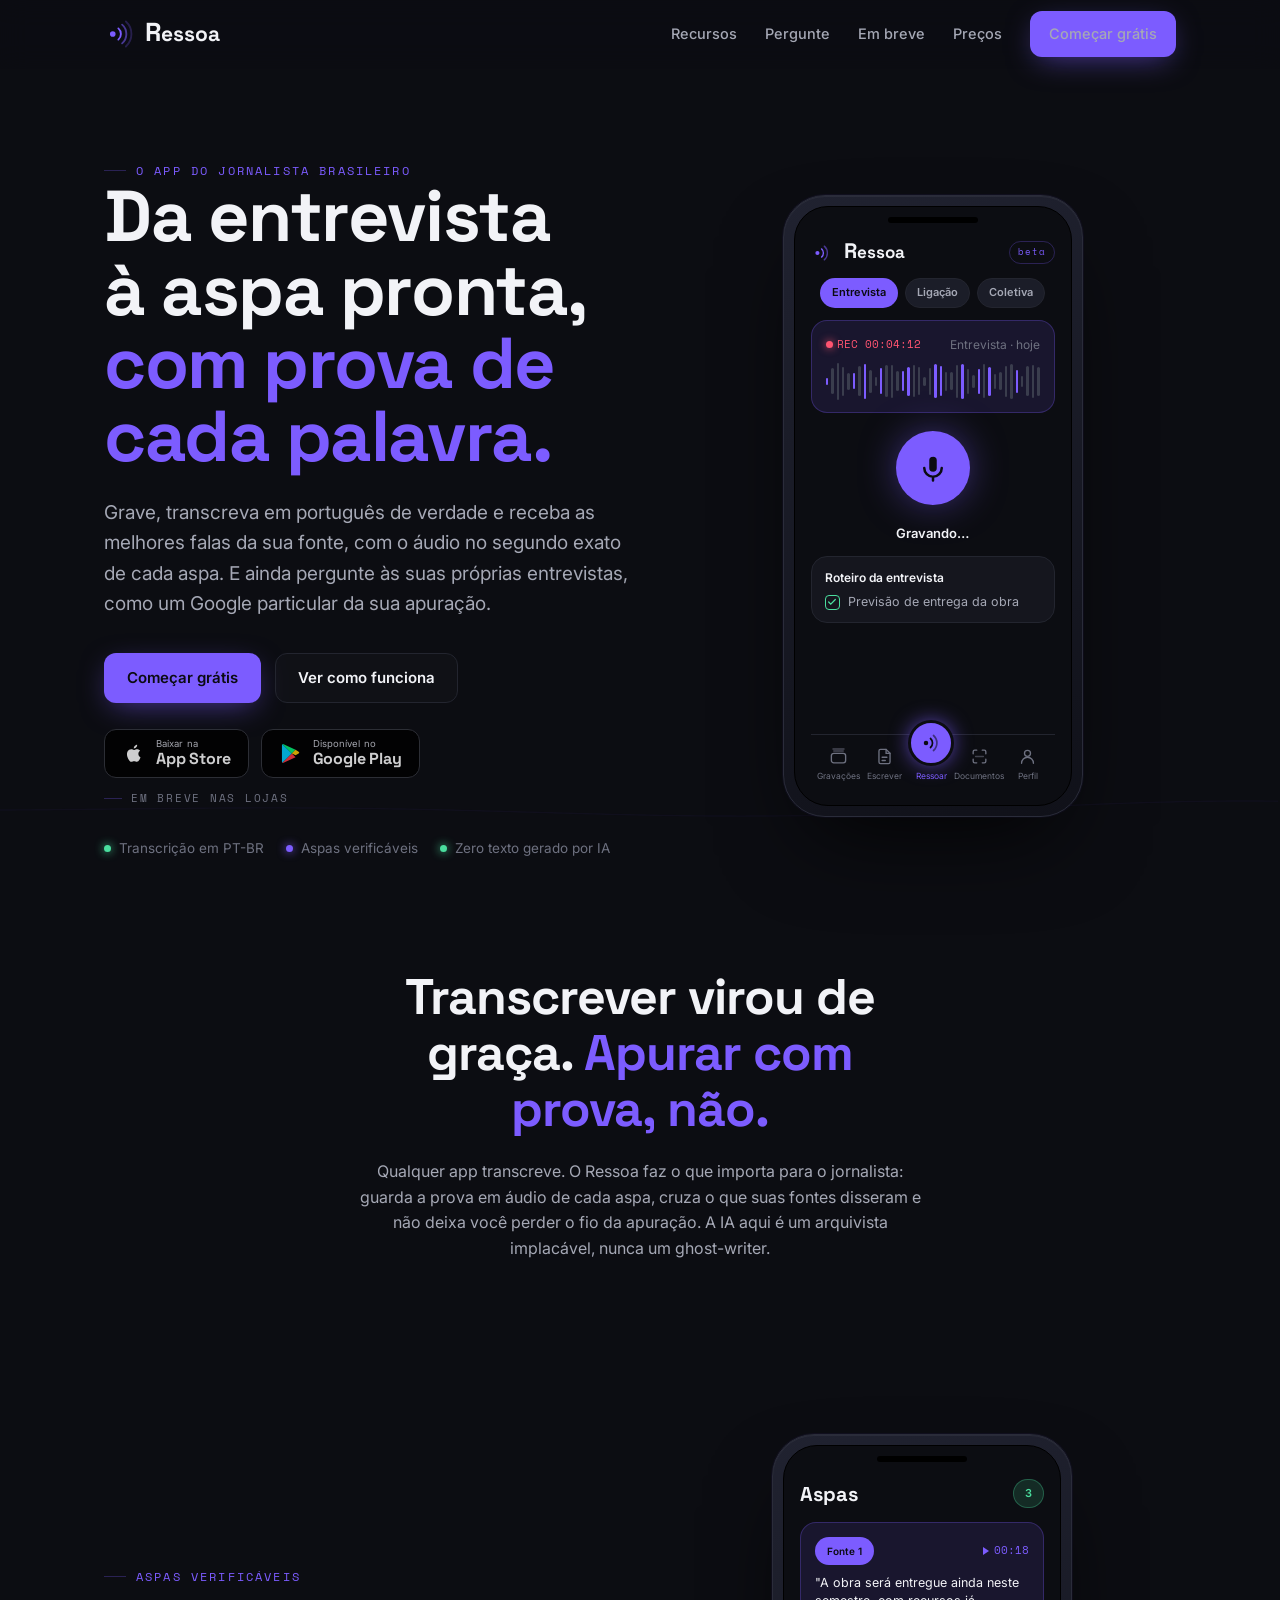
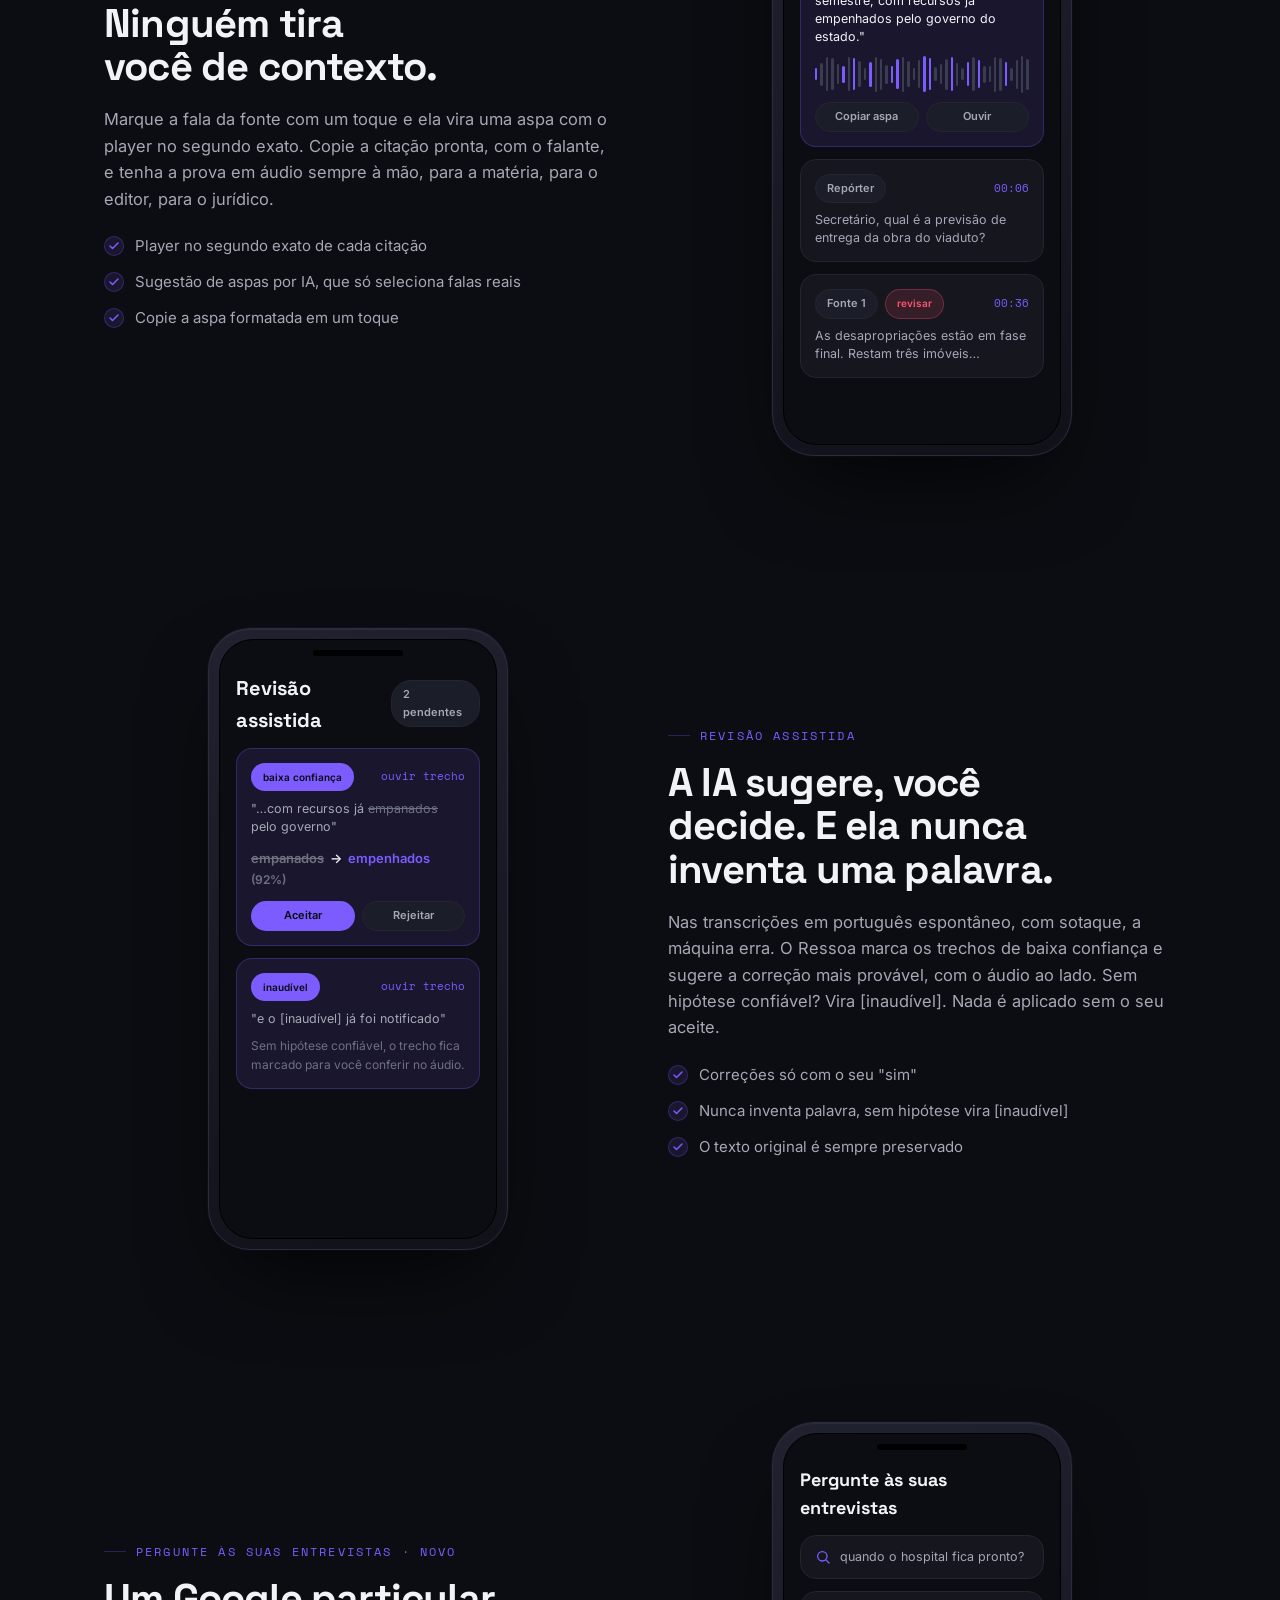
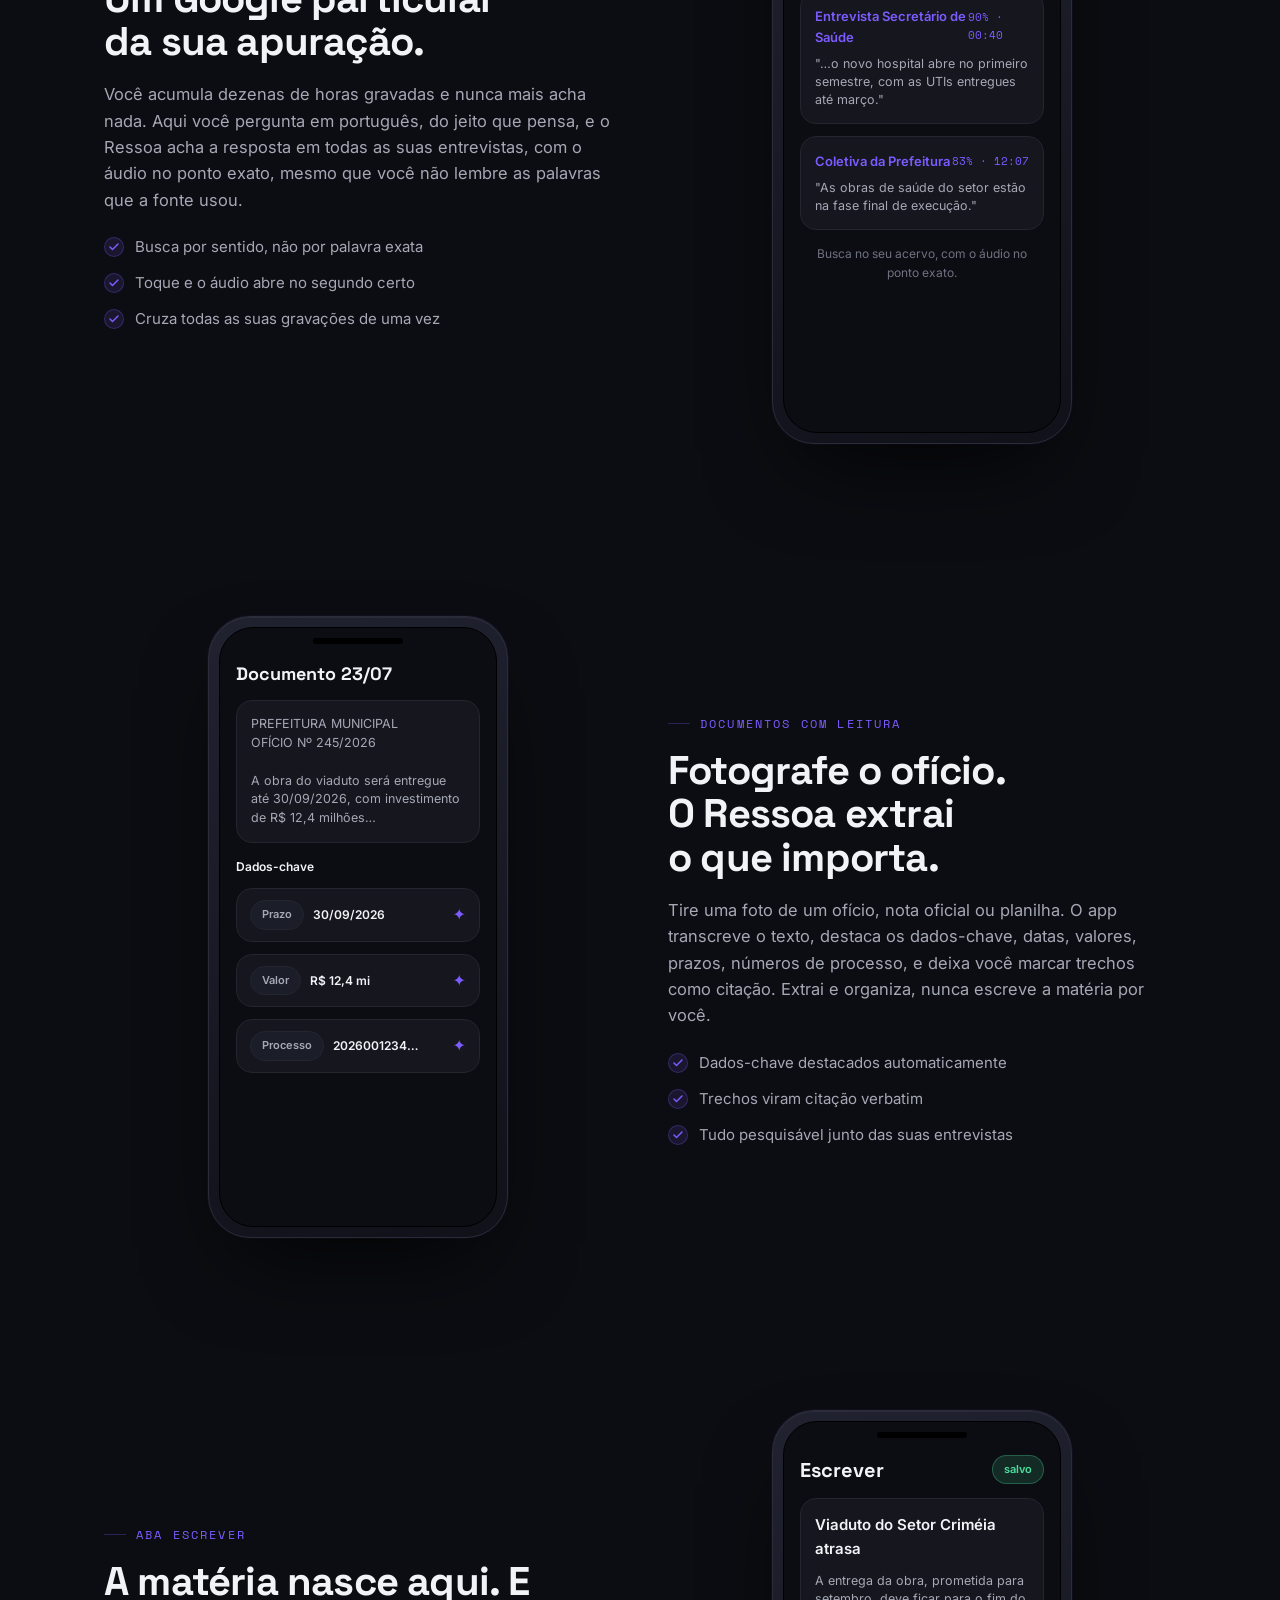
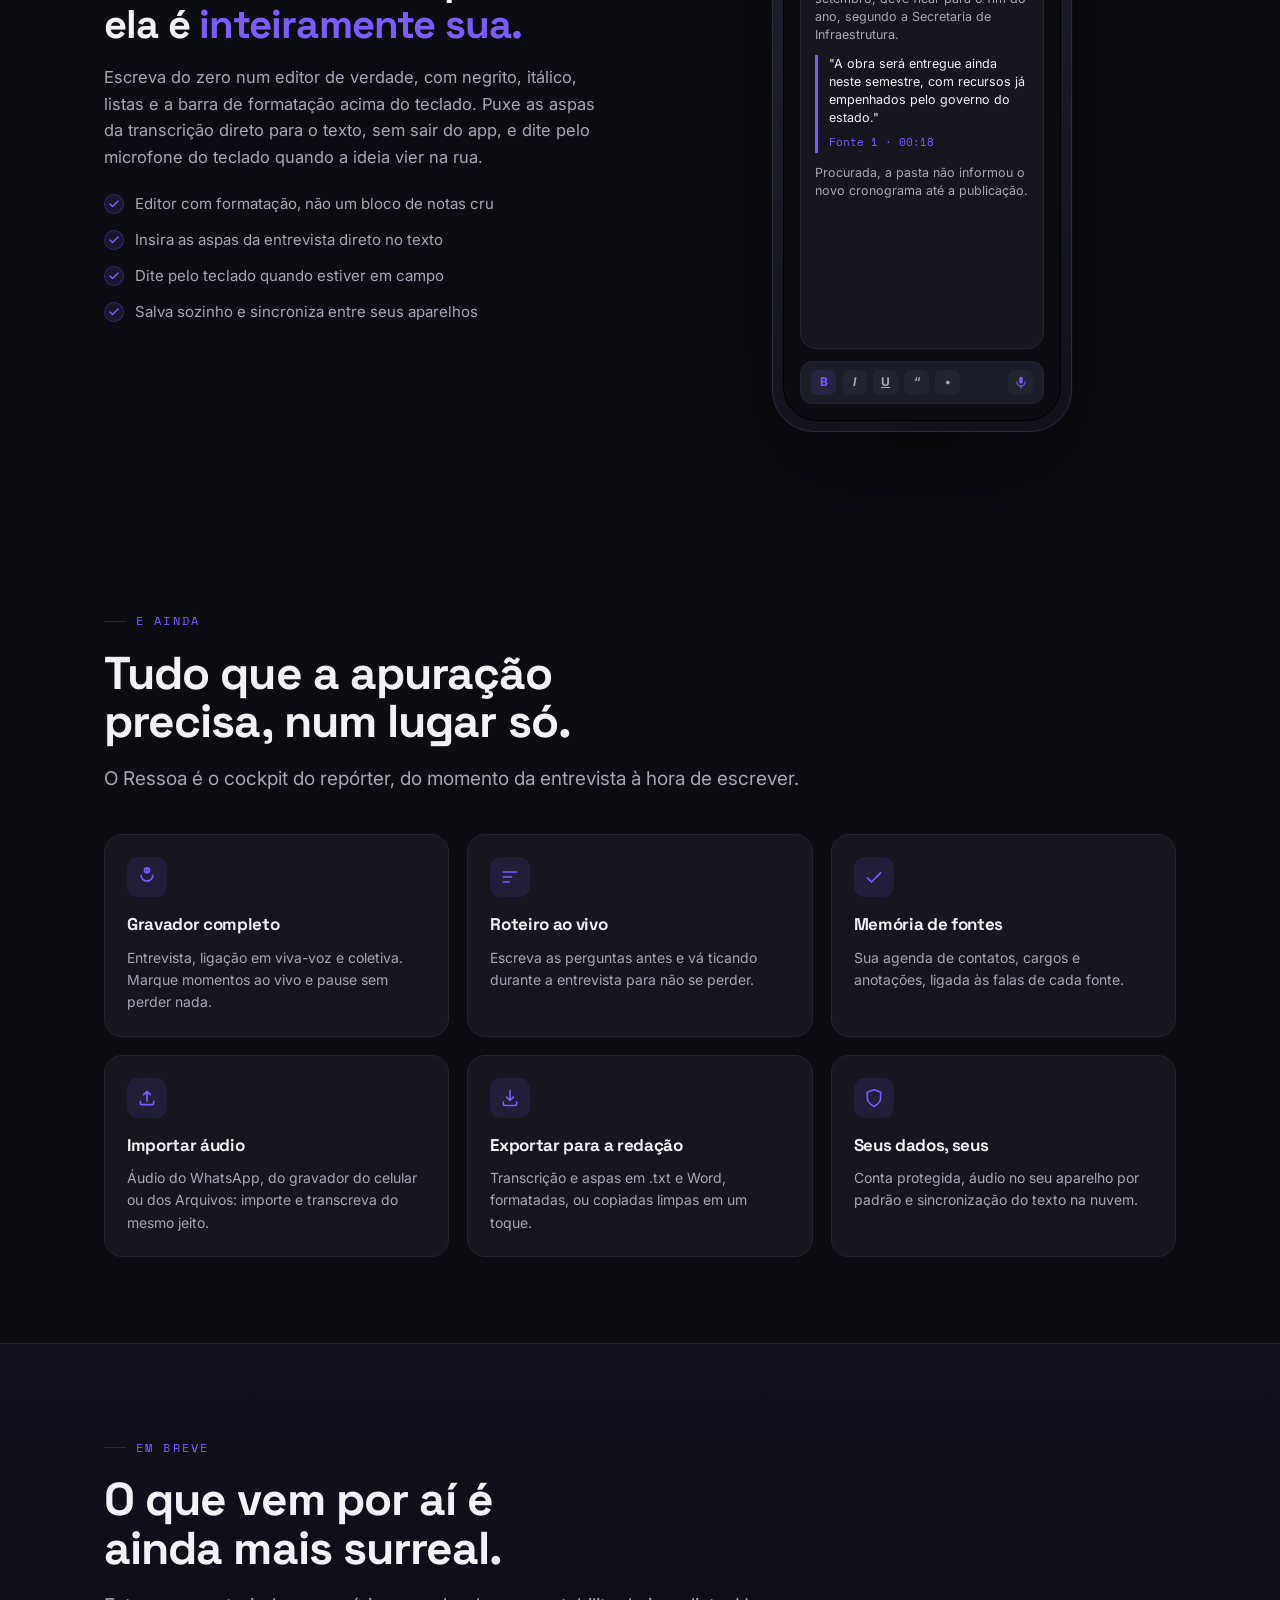
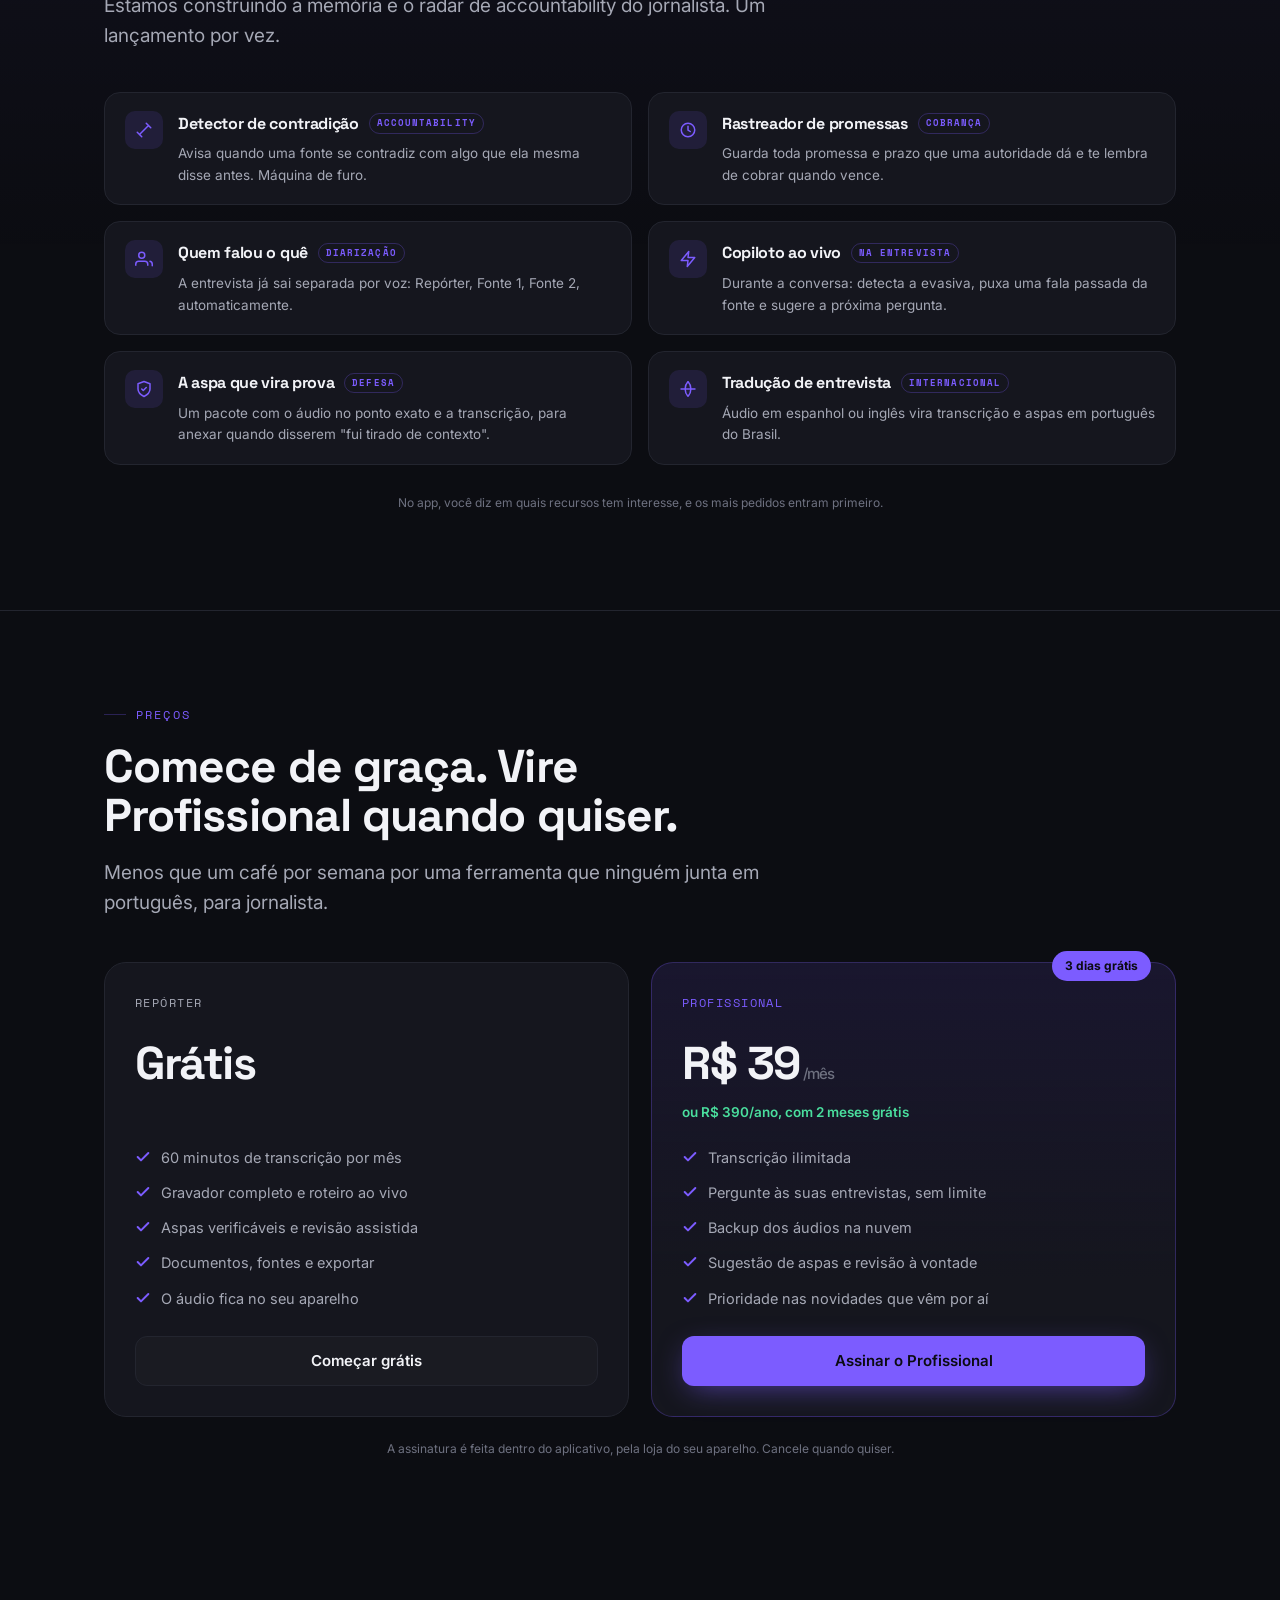
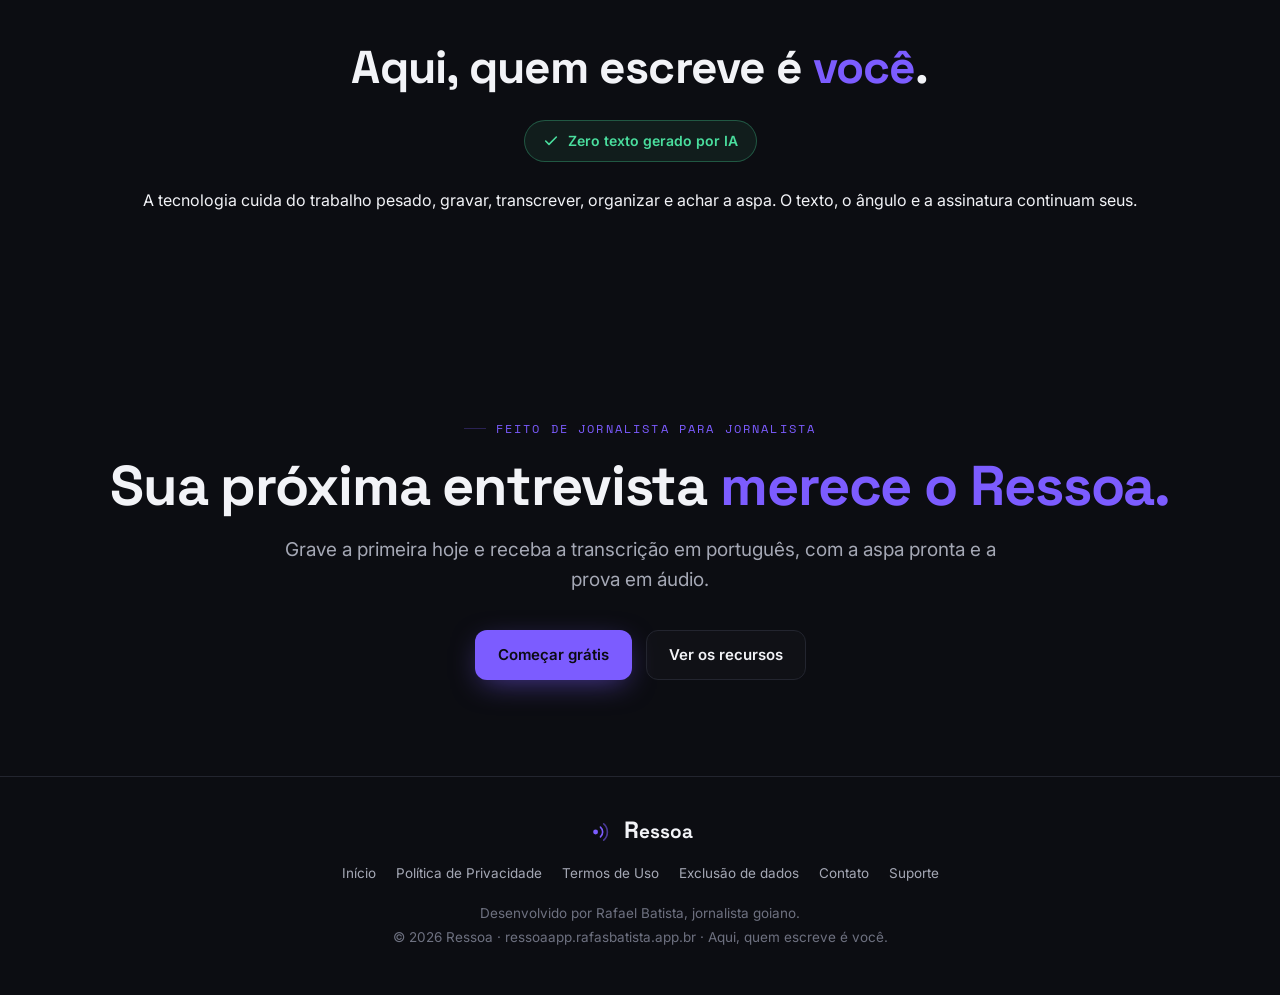
==== index.html @ f3795ea9 "Rodape unico em todas as paginas e venda so pelas lojas - Rodape identico nas 5 paginas (marca, link" ====
<!doctype html>
<html lang="pt-BR">
<head>
<meta charset="utf-8" />
<meta name="viewport" content="width=device-width, initial-scale=1" />
<title>Ressoa — a memória e o radar de accountability do jornalista</title>
<meta name="description" content="Grave entrevistas, transcreva em português de verdade e receba aspas verificáveis, com prova em áudio de cada palavra. Pergunte às suas entrevistas e nunca mais perca uma promessa. Feito de jornalista para jornalista." />
<meta property="og:title" content="Ressoa — da entrevista à aspa pronta, com prova de cada palavra" />
<meta property="og:description" content="O app do jornalista brasileiro: grava, transcreve em PT-BR, marca aspas verificáveis com o áudio no segundo exato e deixa você perguntar às suas entrevistas." />
<meta property="og:type" content="website" />
<meta property="og:site_name" content="Ressoa" />
<meta property="og:locale" content="pt_BR" />
<meta property="og:url" content="https://ressoaapp.rafasbatista.app.br/" />
<!-- Imagem do compartilhamento (WhatsApp exige PNG/JPG com URL absoluta) -->
<meta property="og:image" content="https://ressoaapp.rafasbatista.app.br/og.png" />
<meta property="og:image:secure_url" content="https://ressoaapp.rafasbatista.app.br/og.png" />
<meta property="og:image:type" content="image/png" />
<meta property="og:image:width" content="1200" />
<meta property="og:image:height" content="630" />
<meta property="og:image:alt" content="Ressoa: da entrevista à aspa pronta, com prova de cada palavra" />
<meta name="twitter:card" content="summary_large_image" />
<meta name="twitter:title" content="Ressoa — da entrevista à aspa pronta" />
<meta name="twitter:description" content="Grave, transcreva em PT-BR e marque aspas verificáveis, com o áudio no segundo exato." />
<meta name="twitter:image" content="https://ressoaapp.rafasbatista.app.br/og.png" />
<link rel="apple-touch-icon" href="https://ressoaapp.rafasbatista.app.br/apple-touch-icon.png" />
<meta name="theme-color" content="#0C0D12" />
<link rel="icon" href="data:image/svg+xml,%3Csvg xmlns='http://www.w3.org/2000/svg' viewBox='0 0 48 48'%3E%3Ccircle cx='14' cy='24' r='4.5' fill='%237C5CFF'/%3E%3Cpath d='M23 15a12 12 0 0 1 0 18' stroke='%237C5CFF' stroke-width='3' fill='none' stroke-linecap='round'/%3E%3Cpath d='M29 9a20 20 0 0 1 0 30' stroke='%237C5CFF' stroke-width='3' fill='none' stroke-linecap='round' opacity='.55'/%3E%3Cpath d='M35 4a27 27 0 0 1 0 40' stroke='%237C5CFF' stroke-width='3' fill='none' stroke-linecap='round' opacity='.25'/%3E%3C/svg%3E" />
<link rel="preconnect" href="https://fonts.googleapis.com" />
<link rel="preconnect" href="https://fonts.gstatic.com" crossorigin />
<link href="https://fonts.googleapis.com/css2?family=Space+Grotesk:wght@500;700&family=Inter:wght@400;500;600&family=Space+Mono:wght@400;700&display=swap" rel="stylesheet" />
<style>
  :root {
    --bg: #0C0D12;
    --bg-2: #0f1017;
    --surface: #15161E;
    --surface-2: #1b1d28;
    --border: #23252F;
    --violet: #7C5CFF;
    --violet-soft: rgba(124, 92, 255, 0.12);
    --violet-line: rgba(124, 92, 255, 0.28);
    --green: #4ADE9E;
    --rec: #FF5470;
    --text: #F2F3F7;
    --text-2: #A5A8B5;
    --muted: #6E7180;
    --display: "Space Grotesk", "Segoe UI", system-ui, sans-serif;
    --sans: "Inter", "Segoe UI", system-ui, sans-serif;
    --mono: "Space Mono", ui-monospace, "SF Mono", Menlo, monospace;
    --maxw: 1120px;
  }
  * { box-sizing: border-box; }
  html { scroll-behavior: smooth; -webkit-text-size-adjust: 100%; }
  body {
    margin: 0;
    background: var(--bg);
    color: var(--text);
    font-family: var(--sans);
    line-height: 1.6;
    overflow-x: hidden;
    -webkit-font-smoothing: antialiased;
  }
  a { color: inherit; text-decoration: none; }
  canvas#resonance {
    position: fixed;
    inset: 0;
    width: 100%;
    height: 100%;
    z-index: 0;
    opacity: 0.55;
    pointer-events: none;
  }
  .wrap { width: 100%; max-width: var(--maxw); margin: 0 auto; padding: 0 24px; position: relative; z-index: 2; }

  /* ---------- Type ---------- */
  h1, h2, h3 { font-family: var(--display); font-weight: 700; letter-spacing: -0.02em; text-wrap: balance; margin: 0; }
  .eyebrow {
    font-family: var(--mono);
    font-size: 12px;
    letter-spacing: 0.18em;
    text-transform: uppercase;
    color: var(--violet);
    display: inline-flex;
    align-items: center;
    gap: 10px;
  }
  .eyebrow::before { content: ""; width: 22px; height: 1px; background: var(--violet-line); }
  .lead { color: var(--text-2); font-size: clamp(16px, 2.1vw, 19px); max-width: 60ch; }
  .grad { color: var(--violet); }

  /* ---------- Nav ---------- */
  nav {
    position: sticky; top: 0; z-index: 20;
    backdrop-filter: blur(14px);
    background: color-mix(in srgb, var(--bg) 72%, transparent);
    border-bottom: 1px solid transparent;
    transition: border-color .3s;
  }
  nav.scrolled { border-bottom-color: var(--border); }
  .nav-in { display: flex; align-items: center; justify-content: space-between; height: 68px; }
  .brand { display: flex; align-items: center; gap: 11px; font-family: var(--display); font-weight: 700; font-size: 21px; }
  /* Igual ao app: o "R" tem destaque de TAMANHO, não de cor. Wordmark toda branca. */
  .brand .r { font-size: 1.24em; line-height: 1; }
  .eco { width: 30px; height: 30px; color: var(--violet); flex: none; }
  .nav-links { display: flex; align-items: center; gap: 28px; }
  .nav-links a { color: var(--text-2); font-size: 14.5px; font-weight: 500; transition: color .2s; }
  .nav-links a:hover { color: var(--text); }
  .btn {
    display: inline-flex; align-items: center; gap: 8px; justify-content: center;
    font-family: var(--sans); font-weight: 600; font-size: 15px;
    padding: 12px 22px; border-radius: 12px; border: 1px solid transparent; cursor: pointer;
    transition: transform .15s ease, background .2s, border-color .2s;
  }
  .btn-primary { background: var(--violet); color: #0b0b12; box-shadow: 0 8px 30px -8px rgba(124,92,255,.6); }
  .btn-primary:hover { transform: translateY(-2px); }
  .btn-ghost { border-color: var(--border); color: var(--text); background: rgba(255,255,255,.02); }
  .btn-ghost:hover { border-color: var(--violet-line); }
  .nav-links .btn { padding: 10px 18px; }
  @media (max-width: 780px) { .nav-links a:not(.btn) { display: none; } }

  /* ---------- Hero ---------- */
  .hero { position: relative; padding: 84px 0 40px; }
  .hero-grid { display: grid; grid-template-columns: 1.05fr 0.95fr; gap: 48px; align-items: center; }
  .hero h1 { font-size: clamp(38px, 6.4vw, 72px); line-height: 1.02; }
  .hero .lead { margin-top: 24px; }
  .hero-cta { display: flex; gap: 14px; margin-top: 34px; flex-wrap: wrap; }
  /* Botões das lojas (em breve) */
  .stores { display: flex; gap: 12px; margin-top: 26px; flex-wrap: wrap; }
  .store {
    display: inline-flex; align-items: center; gap: 11px;
    padding: 9px 17px; border-radius: 12px;
    background: #000; border: 1px solid #35373f; color: #fff;
    opacity: .8; cursor: default; user-select: none;
  }
  .store svg { width: 23px; height: 23px; flex: none; }
  .store .st { display: flex; flex-direction: column; line-height: 1.12; }
  .store .st small { font-size: 9.5px; color: #c9cbd4; letter-spacing: .01em; }
  .store .st b { font-family: var(--display); font-size: 16px; font-weight: 700; letter-spacing: -0.01em; }
  .stores-note {
    font-family: var(--mono); font-size: 11px; letter-spacing: .16em; text-transform: uppercase;
    color: var(--muted); margin-top: 12px; display: inline-flex; align-items: center; gap: 9px;
  }
  .stores-note::before { content: ""; width: 18px; height: 1px; background: var(--violet-line); }

  .hero-meta { display: flex; gap: 22px; margin-top: 30px; flex-wrap: wrap; color: var(--muted); font-size: 13.5px; }
  .hero-meta span { display: inline-flex; align-items: center; gap: 8px; }
  .dot { width: 7px; height: 7px; border-radius: 50%; background: var(--green); box-shadow: 0 0 10px var(--green); }
  .dot.v { background: var(--violet); box-shadow: 0 0 10px var(--violet); }
  @media (max-width: 900px) { .hero-grid { grid-template-columns: 1fr; gap: 40px; } .hero { padding-top: 54px; } }

  /* ---------- Phone mockup ---------- */
  .stage { perspective: 1600px; display: flex; justify-content: center; }
  .phone {
    width: 300px; flex: none;
    border-radius: 42px;
    background: linear-gradient(160deg, #202230, #101119);
    padding: 10px;
    border: 1px solid #2a2c3a;
    box-shadow: 0 40px 90px -30px rgba(0,0,0,.85), 0 0 0 1px rgba(124,92,255,.06), inset 0 1px 0 rgba(255,255,255,.05);
    transform: rotateY(-16deg) rotateX(6deg) rotateZ(1deg);
    transition: transform .9s cubic-bezier(.2,.8,.2,1);
  }
  .phone.flat { transform: rotateY(0) rotateX(0); }
  .stage.right .phone { transform: rotateY(16deg) rotateX(6deg) rotateZ(-1deg); }
  .stage.right .phone.flat { transform: rotateY(0) rotateX(0); }
  .screen {
    border-radius: 34px; background: var(--bg); overflow: hidden; height: 600px;
    border: 1px solid #000; position: relative; display: flex; flex-direction: column;
  }
  .notch { height: 26px; display: flex; align-items: center; justify-content: center; }
  .notch::after { content: ""; width: 90px; height: 6px; border-radius: 6px; background: #000; }
  .scr-pad { padding: 6px 16px 16px; display: flex; flex-direction: column; gap: 12px; flex: 1; overflow: hidden; }
  .scr-head { display: flex; align-items: center; justify-content: space-between; }
  .scr-title { font-family: var(--display); font-weight: 700; font-size: 20px; }
  .beta { font-family: var(--mono); font-size: 9px; letter-spacing: .1em; color: var(--violet); border: 1px solid var(--violet-line); border-radius: 20px; padding: 3px 8px; }
  .card {
    background: var(--surface); border: 1px solid var(--border); border-radius: 16px; padding: 14px;
  }
  .card.hl { background: var(--violet-soft); border-color: var(--violet-line); }
  .chip { font-size: 11px; font-weight: 600; padding: 5px 11px; border-radius: 20px; background: var(--surface-2); border: 1px solid var(--border); color: var(--text-2); display: inline-block; }
  .chip.on { background: var(--violet); color: #0b0b12; border-color: transparent; }
  .chip.ok { background: rgba(74,222,158,.14); color: var(--green); border-color: rgba(74,222,158,.3); }
  .chip.rec { background: rgba(255,84,112,.14); color: var(--rec); border-color: rgba(255,84,112,.3); }
  .rowchips { display: flex; gap: 7px; }
  .ts { font-family: var(--mono); font-size: 11px; color: var(--violet); display: inline-flex; align-items: center; gap: 4px; }
  .muted-s { color: var(--muted); font-size: 12px; }
  .txt-s { font-size: 12.5px; color: var(--text-2); line-height: 1.45; }
  .txt-b { font-size: 13px; font-weight: 600; }

  /* waveform */
  .wave { display: flex; align-items: center; gap: 3px; height: 34px; }
  .wave i { width: 3px; border-radius: 3px; background: #3a3d4d; }
  .wave i.a { background: var(--violet); }
  .rec-btn { width: 74px; height: 74px; border-radius: 50%; background: var(--rec); margin: 6px auto; display: flex; align-items: center; justify-content: center; box-shadow: 0 0 40px -6px rgba(255,84,112,.6); }
  .rec-btn.v { background: var(--violet); box-shadow: 0 0 40px -6px rgba(124,92,255,.6); }
  .rec-btn::after { content: ""; width: 24px; height: 24px; border-radius: 6px; background: #0b0b12; }
  .rec-btn.mic::after { width: 0; height: 0; }
  .play { width: 28px; height: 28px; border-radius: 50%; background: var(--violet); display: inline-flex; align-items: center; justify-content: center; flex: none; }
  .play::after { content: ""; border-left: 9px solid #0b0b12; border-top: 6px solid transparent; border-bottom: 6px solid transparent; margin-left: 2px; }

  /* editor (aba Escrever) */
  .toolbar { display: flex; gap: 6px; align-items: center; background: var(--surface-2); border: 1px solid var(--border); border-radius: 12px; padding: 8px 10px; }
  .toolbar span { width: 25px; height: 25px; border-radius: 7px; display: flex; align-items: center; justify-content: center; font-size: 12px; font-weight: 700; color: var(--text-2); background: rgba(255,255,255,.03); }
  .toolbar span.on { color: var(--violet); background: var(--violet-soft); }
  .quote-ins { border-left: 3px solid var(--violet); padding-left: 11px; }

  /* tab bar */
  .tabbar { margin-top: auto; display: flex; align-items: flex-end; justify-content: space-around; padding: 9px 4px 5px; border-top: 1px solid var(--border); }
  .tab { display: flex; flex-direction: column; align-items: center; gap: 4px; font-size: 8.5px; color: var(--muted); flex: 1; }
  .tab > svg { width: 19px; height: 19px; }
  .tab.on { color: var(--violet); }
  .tab.fab .fabc { width: 46px; height: 46px; border-radius: 50%; background: var(--violet); display: flex; align-items: center; justify-content: center; margin-top: -24px; border: 3px solid var(--bg); box-shadow: 0 0 22px -4px var(--violet); }
  .tab.fab .fabc .eco { width: 24px; height: 24px; color: #0b0b12; }

  /* ---------- Sections ---------- */
  section { position: relative; padding: 86px 0; }
  .section-head { max-width: 720px; }
  .section-head h2 { font-size: clamp(28px, 4.4vw, 46px); line-height: 1.06; margin-top: 18px; }
  .section-head .lead { margin-top: 18px; }

  .thesis { text-align: center; padding: 70px 0; }
  .thesis .big { font-family: var(--display); font-weight: 700; font-size: clamp(26px, 4.6vw, 50px); line-height: 1.12; letter-spacing: -0.02em; max-width: 18ch; margin: 0 auto; }
  .thesis .big b { color: var(--violet); }
  .thesis .sub { color: var(--text-2); margin-top: 22px; max-width: 58ch; margin-left: auto; margin-right: auto; }

  .feat { display: grid; grid-template-columns: 1fr 1fr; gap: 56px; align-items: center; }
  .feat.rev { direction: rtl; }
  .feat.rev > * { direction: ltr; }
  .feat .copy h2 { font-size: clamp(26px, 3.8vw, 40px); line-height: 1.08; margin-top: 16px; }
  .feat .copy p { color: var(--text-2); margin-top: 18px; font-size: 16.5px; }
  .feat ul { list-style: none; padding: 0; margin: 22px 0 0; display: flex; flex-direction: column; gap: 12px; }
  .feat li { display: flex; gap: 11px; align-items: flex-start; color: var(--text-2); font-size: 15px; }
  .feat li::before { content: ""; width: 18px; height: 18px; flex: none; margin-top: 2px; border-radius: 50%; background: var(--violet-soft); border: 1px solid var(--violet-line); background-image: url("data:image/svg+xml,%3Csvg xmlns='http://www.w3.org/2000/svg' viewBox='0 0 24 24' fill='none' stroke='%237C5CFF' stroke-width='3' stroke-linecap='round' stroke-linejoin='round'%3E%3Cpolyline points='20 6 9 17 4 12'/%3E%3C/svg%3E"); background-size: 12px; background-repeat: no-repeat; background-position: center; }
  @media (max-width: 900px) {
    .feat { grid-template-columns: 1fr; gap: 40px; }
    .feat.rev { direction: ltr; }
    section { padding: 64px 0; }
  }

  /* reveal */
  .reveal { opacity: 0; transform: translateY(34px); transition: opacity .8s ease, transform .8s cubic-bezier(.2,.8,.2,1); }
  .reveal.in { opacity: 1; transform: none; }
  .reveal.d1 { transition-delay: .08s; } .reveal.d2 { transition-delay: .16s; } .reveal.d3 { transition-delay: .24s; }

  /* grid of small features */
  .mini-grid { display: grid; grid-template-columns: repeat(3, 1fr); gap: 18px; margin-top: 40px; }
  .mini { background: var(--surface); border: 1px solid var(--border); border-radius: 18px; padding: 22px; transition: border-color .25s, transform .25s; }
  .mini:hover { border-color: var(--violet-line); transform: translateY(-3px); }
  .mini .mi { width: 40px; height: 40px; border-radius: 11px; background: var(--violet-soft); display: flex; align-items: center; justify-content: center; color: var(--violet); margin-bottom: 14px; }
  .mini h3 { font-size: 17px; }
  .mini p { color: var(--text-2); font-size: 14px; margin: 8px 0 0; }
  @media (max-width: 860px) { .mini-grid { grid-template-columns: 1fr; } }

  /* em breve */
  .soon { border-top: 1px solid var(--border); border-bottom: 1px solid var(--border); background: linear-gradient(180deg, rgba(124,92,255,.05), transparent 60%); }
  .soon-grid { display: grid; grid-template-columns: repeat(2, 1fr); gap: 16px; margin-top: 40px; }
  .soon-card { display: flex; gap: 15px; align-items: flex-start; background: var(--surface); border: 1px solid var(--border); border-radius: 16px; padding: 18px 20px; }
  .soon-card .si { width: 38px; height: 38px; border-radius: 10px; background: var(--violet-soft); color: var(--violet); display: flex; align-items: center; justify-content: center; flex: none; }
  .soon-card h3 { font-size: 16px; display: flex; align-items: center; gap: 10px; flex-wrap: wrap; }
  .soon-card .tag { font-family: var(--mono); font-size: 9px; letter-spacing: .12em; text-transform: uppercase; color: var(--violet); border: 1px solid var(--violet-line); border-radius: 20px; padding: 2px 7px; }
  .soon-card p { color: var(--text-2); font-size: 13.5px; margin: 7px 0 0; }
  @media (max-width: 760px) { .soon-grid { grid-template-columns: 1fr; } }

  /* pricing */
  .price-grid { display: grid; grid-template-columns: 1fr 1fr; gap: 22px; margin-top: 44px; }
  .plan { background: var(--surface); border: 1px solid var(--border); border-radius: 22px; padding: 30px; display: flex; flex-direction: column; }
  .plan.pro { border-color: var(--violet-line); background: linear-gradient(180deg, var(--violet-soft), var(--surface) 70%); position: relative; }
  .plan .pname { font-family: var(--mono); font-size: 12px; letter-spacing: .12em; text-transform: uppercase; color: var(--text-2); }
  .plan .price { font-family: var(--display); font-weight: 700; font-size: 46px; margin: 14px 0 2px; letter-spacing: -0.03em; }
  .plan .price small { font-size: 15px; color: var(--muted); font-family: var(--sans); font-weight: 500; }
  .plan .note { color: var(--green); font-size: 13.5px; font-weight: 600; min-height: 20px; }
  .plan ul { list-style: none; padding: 0; margin: 22px 0 26px; display: flex; flex-direction: column; gap: 12px; flex: 1; }
  .plan li { display: flex; gap: 10px; color: var(--text-2); font-size: 14.5px; }
  .plan li::before { content: ""; width: 16px; height: 16px; flex: none; margin-top: 3px; background-image: url("data:image/svg+xml,%3Csvg xmlns='http://www.w3.org/2000/svg' viewBox='0 0 24 24' fill='none' stroke='%237C5CFF' stroke-width='3' stroke-linecap='round' stroke-linejoin='round'%3E%3Cpolyline points='20 6 9 17 4 12'/%3E%3C/svg%3E"); background-size: contain; background-repeat: no-repeat; }
  .badge { position: absolute; top: -12px; right: 24px; background: var(--violet); color: #0b0b12; font-size: 12px; font-weight: 700; padding: 5px 13px; border-radius: 20px; }
  @media (max-width: 760px) { .price-grid { grid-template-columns: 1fr; } }

  /* manifesto */
  .manifesto { text-align: center; }
  .manifesto .m { font-family: var(--display); font-weight: 700; font-size: clamp(26px, 4.4vw, 46px); letter-spacing: -0.02em; line-height: 1.12; max-width: 20ch; margin: 0 auto; }
  .manifesto .m b { color: var(--violet); }
  .seal { display: inline-flex; align-items: center; gap: 9px; margin-top: 26px; padding: 9px 18px; border-radius: 30px; border: 1px solid rgba(74,222,158,.3); background: rgba(74,222,158,.08); color: var(--green); font-weight: 600; font-size: 14px; }

  /* final cta */
  .final { text-align: center; padding: 96px 0; }
  .final h2 { font-size: clamp(30px, 5vw, 56px); line-height: 1.04; }
  .final .lead { margin: 20px auto 0; }
  .final .hero-cta { justify-content: center; }

  /* rodapé: exatamente o mesmo bloco em todas as páginas do site.
     Se mudar aqui, mudar também em legal.css. */
  footer { border-top: 1px solid var(--border); padding: 40px 0 46px; color: var(--muted); font-size: 13.5px; }
  .foot-in { display: flex; flex-direction: column; align-items: center; text-align: center; gap: 16px; }
  .foot-marca { display: flex; align-items: center; gap: 10px; font-family: var(--display); font-weight: 700; font-size: 19px; color: var(--text); }
  .foot-marca .r { font-size: 1.24em; line-height: 1; }
  .foot-marca .eco { width: 26px; height: 26px; color: var(--violet); flex: none; }
  .foot-links { display: flex; gap: 20px; align-items: center; justify-content: center; flex-wrap: wrap; }
  footer a { color: var(--text-2); }
  footer a:hover { color: var(--violet); }
  .foot-fina { line-height: 1.8; }

  @media (prefers-reduced-motion: reduce) {
    * { scroll-behavior: auto !important; }
    .reveal { opacity: 1 !important; transform: none !important; }
    .phone { transition: none; }
    canvas#resonance { display: none; }
  }
</style>
</head>
<body>
<canvas id="resonance" aria-hidden="true"></canvas>

<nav id="nav">
  <div class="wrap nav-in">
    <a class="brand" href="#top" aria-label="Ressoa, início">
      <svg class="eco" viewBox="0 0 48 48" aria-hidden="true"><circle cx="14" cy="24" r="4.5" fill="currentColor"/><path d="M23 15a12 12 0 0 1 0 18" stroke="currentColor" stroke-width="3" fill="none" stroke-linecap="round"/><path d="M29 9a20 20 0 0 1 0 30" stroke="currentColor" stroke-width="3" fill="none" stroke-linecap="round" opacity=".55"/><path d="M35 4a27 27 0 0 1 0 40" stroke="currentColor" stroke-width="3" fill="none" stroke-linecap="round" opacity=".25"/></svg>
      <span><span class="r">R</span>essoa</span>
    </a>
    <div class="nav-links">
      <a href="#recursos">Recursos</a>
      <a href="#pergunte">Pergunte</a>
      <a href="#embreve">Em breve</a>
      <a href="#precos">Preços</a>
      <a class="btn btn-primary" href="#precos">Começar grátis</a>
    </div>
  </div>
</nav>

<a id="top"></a>
<header class="hero">
  <div class="wrap hero-grid">
    <div class="reveal in">
      <span class="eyebrow">O app do jornalista brasileiro</span>
      <h1>Da entrevista à aspa pronta, <span class="grad">com prova de cada palavra.</span></h1>
      <p class="lead">Grave, transcreva em português de verdade e receba as melhores falas da sua fonte, com o áudio no segundo exato de cada aspa. E ainda pergunte às suas próprias entrevistas, como um Google particular da sua apuração.</p>
      <div class="hero-cta">
        <a class="btn btn-primary" href="#precos">Começar grátis</a>
        <a class="btn btn-ghost" href="#pergunte">Ver como funciona</a>
      </div>

      <div class="stores">
        <span class="store" role="img" aria-label="App Store, em breve">
          <svg viewBox="0 0 24 24" fill="currentColor" aria-hidden="true"><path d="M17.05 12.53c-.02-2.2 1.8-3.26 1.88-3.31-1.02-1.5-2.62-1.7-3.18-1.72-1.35-.14-2.64.79-3.33.79-.69 0-1.75-.77-2.87-.75-1.48.02-2.84.86-3.6 2.18-1.53 2.66-.39 6.6 1.1 8.76.73 1.06 1.6 2.25 2.74 2.2 1.1-.04 1.52-.71 2.85-.71 1.33 0 1.71.71 2.87.69 1.19-.02 1.94-1.08 2.67-2.14.84-1.23 1.19-2.42 1.2-2.48-.03-.01-2.3-.88-2.33-3.51zM14.9 5.6c.6-.73 1.01-1.75.9-2.76-.87.04-1.92.58-2.55 1.31-.56.65-1.05 1.68-.92 2.67.97.08 1.96-.49 2.57-1.22z"/></svg>
          <span class="st"><small>Baixar na</small><b>App Store</b></span>
        </span>
        <span class="store" role="img" aria-label="Google Play, em breve">
          <svg viewBox="0 0 24 24" aria-hidden="true">
            <path d="M3.6 2.3 13.4 12 3.6 21.7c-.33-.2-.53-.6-.53-1.12V3.42c0-.52.2-.92.53-1.12z" fill="#00D0FF"/>
            <path d="M17.3 8.2 13.4 12 3.6 2.3c.36-.22.8-.24 1.16-.03L17.3 8.2z" fill="#00F076"/>
            <path d="M17.3 15.8 4.76 21.73c-.36.21-.8.19-1.16-.03L13.4 12l3.9 3.8z" fill="#FF3A44"/>
            <path d="m17.3 8.2 3.2 1.9c.83.5.83 1.3 0 1.8l-3.2 1.9L13.4 12l3.9-3.8z" fill="#FFC900"/>
          </svg>
          <span class="st"><small>Disponível no</small><b>Google Play</b></span>
        </span>
      </div>
      <div class="stores-note">Em breve nas lojas</div>

      <div class="hero-meta">
        <span><i class="dot"></i> Transcrição em PT-BR</span>
        <span><i class="dot v"></i> Aspas verificáveis</span>
        <span><i class="dot"></i> Zero texto gerado por IA</span>
      </div>
    </div>

    <div class="stage right reveal in d1">
      <div class="phone" data-tilt>
        <div class="screen">
          <div class="notch"></div>
          <div class="scr-pad">
            <div class="scr-head"><div class="brand" style="font-size:17px"><svg class="eco" style="width:22px;height:22px" viewBox="0 0 48 48"><circle cx="14" cy="24" r="4.5" fill="currentColor"/><path d="M23 15a12 12 0 0 1 0 18" stroke="currentColor" stroke-width="3" fill="none" stroke-linecap="round"/><path d="M29 9a20 20 0 0 1 0 30" stroke="currentColor" stroke-width="3" fill="none" stroke-linecap="round" opacity=".55"/></svg><span><span class="r">R</span>essoa</span></div><span class="beta">beta</span></div>
            <div class="rowchips" style="justify-content:center"><span class="chip on">Entrevista</span><span class="chip">Ligação</span><span class="chip">Coletiva</span></div>
            <div class="card hl">
              <div style="display:flex;justify-content:space-between;align-items:center;margin-bottom:10px"><span class="ts" style="color:var(--rec)"><i class="dot" style="background:var(--rec);box-shadow:0 0 8px var(--rec)"></i> REC 00:04:12</span><span class="muted-s">Entrevista · hoje</span></div>
              <div class="wave" id="wave-hero"></div>
            </div>
            <div class="rec-btn mic" style="background:var(--violet);box-shadow:0 0 40px -6px rgba(124,92,255,.6)"><svg width="30" height="30" viewBox="0 0 24 24" fill="#0b0b12"><path d="M12 15a3 3 0 0 0 3-3V6a3 3 0 0 0-6 0v6a3 3 0 0 0 3 3z"/><path d="M19 12a7 7 0 0 1-14 0M12 19v3" stroke="#0b0b12" stroke-width="2" fill="none" stroke-linecap="round"/></svg></div>
            <div style="text-align:center" class="txt-b">Gravando…</div>
            <div class="card" style="padding:11px 13px"><div class="txt-b" style="margin-bottom:6px;font-size:12px">Roteiro da entrevista</div><div class="txt-s" style="display:flex;gap:8px;align-items:center"><span style="width:15px;height:15px;border-radius:4px;border:1.5px solid var(--green);background-image:url('data:image/svg+xml,%3Csvg xmlns=%22http://www.w3.org/2000/svg%22 viewBox=%220 0 24 24%22 fill=%22none%22 stroke=%22%234ADE9E%22 stroke-width=%223%22 stroke-linecap=%22round%22%3E%3Cpolyline points=%2220 6 9 17 4 12%22/%3E%3C/svg%3E');background-size:10px;background-repeat:no-repeat;background-position:center"></span> Previsão de entrega da obra</div></div>
            <div class="tabbar">
              <div class="tab">
                <svg viewBox="0 0 24 24" fill="none" stroke="currentColor" stroke-width="1.7"><rect x="3" y="8" width="18" height="12" rx="3"/><path d="M6 5h12M5 2.5h14" stroke-linecap="round" opacity=".6"/></svg>Gravações
              </div>
              <div class="tab">
                <svg viewBox="0 0 24 24" fill="none" stroke="currentColor" stroke-width="1.7"><path d="M14 3H7a2 2 0 0 0-2 2v14a2 2 0 0 0 2 2h10a2 2 0 0 0 2-2V8l-5-5z" stroke-linejoin="round"/><path d="M14 3v5h5M9 13h6M9 17h4" stroke-linecap="round"/></svg>Escrever
              </div>
              <div class="tab on fab">
                <span class="fabc"><svg class="eco" viewBox="0 0 48 48"><circle cx="14" cy="24" r="4.5" fill="currentColor"/><path d="M23 15a12 12 0 0 1 0 18" stroke="currentColor" stroke-width="3.4" fill="none" stroke-linecap="round"/><path d="M29 9a20 20 0 0 1 0 30" stroke="currentColor" stroke-width="3.4" fill="none" stroke-linecap="round" opacity=".55"/></svg></span>Ressoar
              </div>
              <div class="tab">
                <svg viewBox="0 0 24 24" fill="none" stroke="currentColor" stroke-width="1.7" stroke-linecap="round"><path d="M4 8.5V6a2 2 0 0 1 2-2h2.5M15.5 4H18a2 2 0 0 1 2 2v2.5M20 15.5V18a2 2 0 0 1-2 2h-2.5M8.5 20H6a2 2 0 0 1-2-2v-2.5"/><path d="M7 12h10" opacity=".55"/></svg>Documentos
              </div>
              <div class="tab">
                <svg viewBox="0 0 24 24" fill="none" stroke="currentColor" stroke-width="1.7"><circle cx="12" cy="8" r="3.8"/><path d="M4.5 20.5a7.5 7.5 0 0 1 15 0" stroke-linecap="round"/></svg>Perfil
              </div>
            </div>
          </div>
        </div>
      </div>
    </div>
  </div>
</header>

<section class="thesis">
  <div class="wrap reveal">
    <p class="big">Transcrever virou de graça. <b>Apurar com prova, não.</b></p>
    <p class="sub">Qualquer app transcreve. O Ressoa faz o que importa para o jornalista: guarda a prova em áudio de cada aspa, cruza o que suas fontes disseram e não deixa você perder o fio da apuração. A IA aqui é um arquivista implacável, nunca um ghost-writer.</p>
  </div>
</section>

<section id="recursos">
  <div class="wrap feat">
    <div class="copy reveal">
      <span class="eyebrow">Aspas verificáveis</span>
      <h2>Ninguém tira você de contexto.</h2>
      <p>Marque a fala da fonte com um toque e ela vira uma aspa com o player no segundo exato. Copie a citação pronta, com o falante, e tenha a prova em áudio sempre à mão, para a matéria, para o editor, para o jurídico.</p>
      <ul>
        <li>Player no segundo exato de cada citação</li>
        <li>Sugestão de aspas por IA, que só seleciona falas reais</li>
        <li>Copie a aspa formatada em um toque</li>
      </ul>
    </div>
    <div class="stage reveal d1">
      <div class="phone" data-tilt>
        <div class="screen">
          <div class="notch"></div>
          <div class="scr-pad">
            <div class="scr-head"><div class="scr-title">Aspas</div><span class="chip ok">3</span></div>
            <div class="card hl">
              <div style="display:flex;justify-content:space-between;align-items:center;margin-bottom:9px"><span class="chip on" style="font-size:10px">Fonte 1</span><span class="ts"><span style="width:7px;height:7px;border-left:6px solid var(--violet);border-top:4px solid transparent;border-bottom:4px solid transparent"></span> 00:18</span></div>
              <div class="txt-s" style="color:var(--text)">"A obra será entregue ainda neste semestre, com recursos já empenhados pelo governo do estado."</div>
              <div class="wave" style="margin-top:11px" id="wave-quote"></div>
              <div class="rowchips" style="margin-top:11px"><span class="chip" style="flex:1;text-align:center">Copiar aspa</span><span class="chip" style="flex:1;text-align:center">Ouvir</span></div>
            </div>
            <div class="card">
              <div style="display:flex;justify-content:space-between;align-items:center;margin-bottom:8px"><div class="rowchips"><span class="chip">Repórter</span></div><span class="ts">00:06</span></div>
              <div class="txt-s">Secretário, qual é a previsão de entrega da obra do viaduto?</div>
            </div>
            <div class="card">
              <div style="display:flex;justify-content:space-between;align-items:center;margin-bottom:8px"><div class="rowchips"><span class="chip">Fonte 1</span><span class="chip rec" style="font-size:10px">revisar</span></div><span class="ts">00:36</span></div>
              <div class="txt-s">As desapropriações estão em fase final. Restam três imóveis…</div>
            </div>
          </div>
        </div>
      </div>
    </div>
  </div>
</section>

<section>
  <div class="wrap feat rev">
    <div class="copy reveal">
      <span class="eyebrow">Revisão assistida</span>
      <h2>A IA sugere, você decide. E ela nunca inventa uma palavra.</h2>
      <p>Nas transcrições em português espontâneo, com sotaque, a máquina erra. O Ressoa marca os trechos de baixa confiança e sugere a correção mais provável, com o áudio ao lado. Sem hipótese confiável? Vira [inaudível]. Nada é aplicado sem o seu aceite.</p>
      <ul>
        <li>Correções só com o seu "sim"</li>
        <li>Nunca inventa palavra, sem hipótese vira [inaudível]</li>
        <li>O texto original é sempre preservado</li>
      </ul>
    </div>
    <div class="stage right reveal d1">
      <div class="phone" data-tilt>
        <div class="screen">
          <div class="notch"></div>
          <div class="scr-pad">
            <div class="scr-head"><div class="scr-title">Revisão assistida</div><span class="chip">2 pendentes</span></div>
            <div class="card hl">
              <div style="display:flex;justify-content:space-between;align-items:center;margin-bottom:9px"><span class="chip on" style="font-size:10px">baixa confiança</span><span class="ts">ouvir trecho</span></div>
              <div class="txt-s">"…com recursos já <span style="color:var(--muted);text-decoration:line-through">empanados</span> pelo governo"</div>
              <div style="margin:12px 0" class="txt-b"><span style="color:var(--muted);text-decoration:line-through">empanados</span> &nbsp;→&nbsp; <span style="color:var(--violet)">empenhados</span> <span class="muted-s">(92%)</span></div>
              <div class="rowchips"><span class="chip on" style="flex:1;text-align:center">Aceitar</span><span class="chip" style="flex:1;text-align:center">Rejeitar</span></div>
            </div>
            <div class="card hl">
              <div style="display:flex;justify-content:space-between;align-items:center;margin-bottom:9px"><span class="chip on" style="font-size:10px">inaudível</span><span class="ts">ouvir trecho</span></div>
              <div class="txt-s">"e o [inaudível] já foi notificado"</div>
              <div class="muted-s" style="margin-top:8px">Sem hipótese confiável, o trecho fica marcado para você conferir no áudio.</div>
            </div>
          </div>
        </div>
      </div>
    </div>
  </div>
</section>

<section id="pergunte">
  <div class="wrap feat">
    <div class="copy reveal">
      <span class="eyebrow">Pergunte às suas entrevistas &middot; novo</span>
      <h2>Um Google particular da sua apuração.</h2>
      <p>Você acumula dezenas de horas gravadas e nunca mais acha nada. Aqui você pergunta em português, do jeito que pensa, e o Ressoa acha a resposta em todas as suas entrevistas, com o áudio no ponto exato, mesmo que você não lembre as palavras que a fonte usou.</p>
      <ul>
        <li>Busca por sentido, não por palavra exata</li>
        <li>Toque e o áudio abre no segundo certo</li>
        <li>Cruza todas as suas gravações de uma vez</li>
      </ul>
    </div>
    <div class="stage right reveal d1">
      <div class="phone" data-tilt>
        <div class="screen">
          <div class="notch"></div>
          <div class="scr-pad">
            <div class="scr-title" style="font-size:18px">Pergunte às suas entrevistas</div>
            <div class="card" style="display:flex;align-items:center;gap:9px;padding:12px 14px"><svg width="16" height="16" viewBox="0 0 24 24" fill="none" stroke="var(--violet)" stroke-width="2"><circle cx="11" cy="11" r="7"/><path d="m21 21-4.3-4.3" stroke-linecap="round"/></svg><span class="txt-s">quando o hospital fica pronto?</span></div>
            <a class="card" style="display:block">
              <div style="display:flex;justify-content:space-between;align-items:center;margin-bottom:7px"><span class="txt-b" style="color:var(--violet)">Entrevista Secretário de Saúde</span><span class="ts">90% · 00:40</span></div>
              <div class="txt-s">"…o novo hospital abre no primeiro semestre, com as UTIs entregues até março."</div>
            </a>
            <a class="card" style="display:block">
              <div style="display:flex;justify-content:space-between;align-items:center;margin-bottom:7px"><span class="txt-b" style="color:var(--violet)">Coletiva da Prefeitura</span><span class="ts">83% · 12:07</span></div>
              <div class="txt-s">"As obras de saúde do setor estão na fase final de execução."</div>
            </a>
            <div class="muted-s" style="text-align:center;margin-top:2px">Busca no seu acervo, com o áudio no ponto exato.</div>
          </div>
        </div>
      </div>
    </div>
  </div>
</section>

<section>
  <div class="wrap feat rev">
    <div class="copy reveal">
      <span class="eyebrow">Documentos com leitura</span>
      <h2>Fotografe o ofício. O Ressoa extrai o que importa.</h2>
      <p>Tire uma foto de um ofício, nota oficial ou planilha. O app transcreve o texto, destaca os dados-chave, datas, valores, prazos, números de processo, e deixa você marcar trechos como citação. Extrai e organiza, nunca escreve a matéria por você.</p>
      <ul>
        <li>Dados-chave destacados automaticamente</li>
        <li>Trechos viram citação verbatim</li>
        <li>Tudo pesquisável junto das suas entrevistas</li>
      </ul>
    </div>
    <div class="stage reveal d1">
      <div class="phone" data-tilt>
        <div class="screen">
          <div class="notch"></div>
          <div class="scr-pad">
            <div class="scr-title" style="font-size:18px">Documento 23/07</div>
            <div class="card txt-s" style="line-height:1.5">PREFEITURA MUNICIPAL<br>OFÍCIO Nº 245/2026<br><br>A obra do viaduto será entregue até 30/09/2026, com investimento de R$ 12,4 milhões…</div>
            <div class="txt-b" style="font-size:12px;margin-top:2px">Dados-chave</div>
            <div class="card" style="display:flex;align-items:center;justify-content:space-between;padding:11px 13px"><div style="display:flex;gap:9px;align-items:center"><span class="chip">Prazo</span><span class="txt-b" style="font-size:12px">30/09/2026</span></div><span style="color:var(--violet)">✦</span></div>
            <div class="card" style="display:flex;align-items:center;justify-content:space-between;padding:11px 13px"><div style="display:flex;gap:9px;align-items:center"><span class="chip">Valor</span><span class="txt-b" style="font-size:12px">R$ 12,4 mi</span></div><span style="color:var(--violet)">✦</span></div>
            <div class="card" style="display:flex;align-items:center;justify-content:space-between;padding:11px 13px"><div style="display:flex;gap:9px;align-items:center"><span class="chip">Processo</span><span class="txt-b" style="font-size:12px">2026001234…</span></div><span style="color:var(--violet)">✦</span></div>
          </div>
        </div>
      </div>
    </div>
  </div>
</section>

<section>
  <div class="wrap feat">
    <div class="copy reveal">
      <span class="eyebrow">Aba Escrever</span>
      <h2>A matéria nasce aqui. E ela é <span class="grad">inteiramente sua.</span></h2>
      <p>Escreva do zero num editor de verdade, com negrito, itálico, listas e a barra de formatação acima do teclado. Puxe as aspas da transcrição direto para o texto, sem sair do app, e dite pelo microfone do teclado quando a ideia vier na rua.</p>
      <ul>
        <li>Editor com formatação, não um bloco de notas cru</li>
        <li>Insira as aspas da entrevista direto no texto</li>
        <li>Dite pelo teclado quando estiver em campo</li>
        <li>Salva sozinho e sincroniza entre seus aparelhos</li>
      </ul>
    </div>
    <div class="stage right reveal d1">
      <div class="phone" data-tilt>
        <div class="screen">
          <div class="notch"></div>
          <div class="scr-pad">
            <div class="scr-head"><div class="scr-title">Escrever</div><span class="chip ok">salvo</span></div>
            <div class="card" style="flex:1;display:flex;flex-direction:column;gap:11px">
              <div class="txt-b" style="font-size:15px">Viaduto do Setor Criméia atrasa</div>
              <div class="txt-s">A entrega da obra, prometida para setembro, deve ficar para o fim do ano, segundo a Secretaria de Infraestrutura.</div>
              <div class="quote-ins">
                <div class="txt-s" style="color:var(--text)">"A obra será entregue ainda neste semestre, com recursos já empenhados pelo governo do estado."</div>
                <div class="ts" style="margin-top:6px">Fonte 1 · 00:18</div>
              </div>
              <div class="txt-s">Procurada, a pasta não informou o novo cronograma até a publicação.</div>
            </div>
            <div class="toolbar">
              <span class="on">B</span><span style="font-style:italic">I</span><span style="text-decoration:underline">U</span>
              <span>“</span><span>•</span>
              <span style="margin-left:auto;color:var(--violet)"><svg width="14" height="14" viewBox="0 0 24 24" fill="currentColor"><path d="M12 15a3 3 0 0 0 3-3V6a3 3 0 0 0-6 0v6a3 3 0 0 0 3 3z"/><path d="M19 12a7 7 0 0 1-14 0M12 19v3" stroke="currentColor" stroke-width="2" fill="none" stroke-linecap="round"/></svg></span>
            </div>
          </div>
        </div>
      </div>
    </div>
  </div>
</section>

<section>
  <div class="wrap">
    <div class="section-head reveal">
      <span class="eyebrow">E ainda</span>
      <h2>Tudo que a apuração precisa, num lugar só.</h2>
      <p class="lead">O Ressoa é o cockpit do repórter, do momento da entrevista à hora de escrever.</p>
    </div>
    <div class="mini-grid">
      <div class="mini reveal">
        <div class="mi"><svg width="20" height="20" viewBox="0 0 24 24" fill="none" stroke="currentColor" stroke-width="2"><path d="M12 1v6m0 0a3 3 0 0 0 3-3V4a3 3 0 0 0-6 0v0a3 3 0 0 0 3 3z" /><path d="M5 10a7 7 0 0 0 14 0" stroke-linecap="round"/></svg></div>
        <h3>Gravador completo</h3>
        <p>Entrevista, ligação em viva-voz e coletiva. Marque momentos ao vivo e pause sem perder nada.</p>
      </div>
      <div class="mini reveal d1">
        <div class="mi"><svg width="20" height="20" viewBox="0 0 24 24" fill="none" stroke="currentColor" stroke-width="2"><path d="M4 6h16M4 12h10M4 18h7" stroke-linecap="round"/></svg></div>
        <h3>Roteiro ao vivo</h3>
        <p>Escreva as perguntas antes e vá ticando durante a entrevista para não se perder.</p>
      </div>
      <div class="mini reveal d2">
        <div class="mi"><svg width="20" height="20" viewBox="0 0 24 24" fill="none" stroke="currentColor" stroke-width="2"><path d="M20 7 9 18l-5-5" stroke-linecap="round" stroke-linejoin="round"/></svg></div>
        <h3>Memória de fontes</h3>
        <p>Sua agenda de contatos, cargos e anotações, ligada às falas de cada fonte.</p>
      </div>
      <div class="mini reveal">
        <div class="mi"><svg width="20" height="20" viewBox="0 0 24 24" fill="none" stroke="currentColor" stroke-width="2"><path d="M12 16V4m0 0 4 4m-4-4L8 8" stroke-linecap="round" stroke-linejoin="round"/><path d="M4 16v2a2 2 0 0 0 2 2h12a2 2 0 0 0 2-2v-2" stroke-linecap="round"/></svg></div>
        <h3>Importar áudio</h3>
        <p>Áudio do WhatsApp, do gravador do celular ou dos Arquivos: importe e transcreva do mesmo jeito.</p>
      </div>
      <div class="mini reveal d1">
        <div class="mi"><svg width="20" height="20" viewBox="0 0 24 24" fill="none" stroke="currentColor" stroke-width="2"><path d="M12 3v12m0 0 4-4m-4 4-4-4" stroke-linecap="round" stroke-linejoin="round"/><path d="M4 17v2a2 2 0 0 0 2 2h12a2 2 0 0 0 2-2v-2" stroke-linecap="round"/></svg></div>
        <h3>Exportar para a redação</h3>
        <p>Transcrição e aspas em .txt e Word, formatadas, ou copiadas limpas em um toque.</p>
      </div>
      <div class="mini reveal d2">
        <div class="mi"><svg width="20" height="20" viewBox="0 0 24 24" fill="none" stroke="currentColor" stroke-width="2"><path d="M12 22s8-4 8-10V5l-8-3-8 3v7c0 6 8 10 8 10z" stroke-linejoin="round"/></svg></div>
        <h3>Seus dados, seus</h3>
        <p>Conta protegida, áudio no seu aparelho por padrão e sincronização do texto na nuvem.</p>
      </div>
    </div>
  </div>
</section>

<section id="embreve" class="soon">
  <div class="wrap">
    <div class="section-head reveal">
      <span class="eyebrow">Em breve</span>
      <h2>O que vem por aí é ainda mais surreal.</h2>
      <p class="lead">Estamos construindo a memória e o radar de accountability do jornalista. Um lançamento por vez.</p>
    </div>
    <div class="soon-grid">
      <div class="soon-card reveal">
        <div class="si"><svg width="18" height="18" viewBox="0 0 24 24" fill="none" stroke="currentColor" stroke-width="2"><path d="M15 3 21 9M9 21 3 15M17 7 7 17" stroke-linecap="round"/></svg></div>
        <div><h3>Detector de contradição <span class="tag">accountability</span></h3><p>Avisa quando uma fonte se contradiz com algo que ela mesma disse antes. Máquina de furo.</p></div>
      </div>
      <div class="soon-card reveal d1">
        <div class="si"><svg width="18" height="18" viewBox="0 0 24 24" fill="none" stroke="currentColor" stroke-width="2"><circle cx="12" cy="12" r="9"/><path d="M12 7v5l3 2" stroke-linecap="round"/></svg></div>
        <div><h3>Rastreador de promessas <span class="tag">cobrança</span></h3><p>Guarda toda promessa e prazo que uma autoridade dá e te lembra de cobrar quando vence.</p></div>
      </div>
      <div class="soon-card reveal">
        <div class="si"><svg width="18" height="18" viewBox="0 0 24 24" fill="none" stroke="currentColor" stroke-width="2"><path d="M17 21v-2a4 4 0 0 0-4-4H5a4 4 0 0 0-4 4v2" /><circle cx="9" cy="7" r="4"/><path d="M23 21v-2a4 4 0 0 0-3-3.87" stroke-linecap="round"/></svg></div>
        <div><h3>Quem falou o quê <span class="tag">diarização</span></h3><p>A entrevista já sai separada por voz: Repórter, Fonte 1, Fonte 2, automaticamente.</p></div>
      </div>
      <div class="soon-card reveal d1">
        <div class="si"><svg width="18" height="18" viewBox="0 0 24 24" fill="none" stroke="currentColor" stroke-width="2"><path d="M13 2 3 14h9l-1 8 10-12h-9l1-8z" stroke-linejoin="round"/></svg></div>
        <div><h3>Copiloto ao vivo <span class="tag">na entrevista</span></h3><p>Durante a conversa: detecta a evasiva, puxa uma fala passada da fonte e sugere a próxima pergunta.</p></div>
      </div>
      <div class="soon-card reveal">
        <div class="si"><svg width="18" height="18" viewBox="0 0 24 24" fill="none" stroke="currentColor" stroke-width="2"><path d="M12 22s8-4 8-10V5l-8-3-8 3v7c0 6 8 10 8 10z" stroke-linejoin="round"/><path d="m9 12 2 2 4-4" stroke-linecap="round" stroke-linejoin="round"/></svg></div>
        <div><h3>A aspa que vira prova <span class="tag">defesa</span></h3><p>Um pacote com o áudio no ponto exato e a transcrição, para anexar quando disserem "fui tirado de contexto".</p></div>
      </div>
      <div class="soon-card reveal d1">
        <div class="si"><svg width="18" height="18" viewBox="0 0 24 24" fill="none" stroke="currentColor" stroke-width="2"><path d="M2 12h20M12 2a15 15 0 0 1 0 20M12 2a15 15 0 0 0 0 20" /></svg></div>
        <div><h3>Tradução de entrevista <span class="tag">internacional</span></h3><p>Áudio em espanhol ou inglês vira transcrição e aspas em português do Brasil.</p></div>
      </div>
    </div>
    <p class="muted-s reveal" style="text-align:center;margin-top:28px">No app, você diz em quais recursos tem interesse, e os mais pedidos entram primeiro.</p>
  </div>
</section>

<section id="precos">
  <div class="wrap">
    <div class="section-head reveal">
      <span class="eyebrow">Preços</span>
      <h2>Comece de graça. Vire Profissional quando quiser.</h2>
      <p class="lead">Menos que um café por semana por uma ferramenta que ninguém junta em português, para jornalista.</p>
    </div>
    <div class="price-grid">
      <div class="plan reveal">
        <div class="pname">Repórter</div>
        <div class="price">Grátis</div>
        <div class="note">&nbsp;</div>
        <ul>
          <li>60 minutos de transcrição por mês</li>
          <li>Gravador completo e roteiro ao vivo</li>
          <li>Aspas verificáveis e revisão assistida</li>
          <li>Documentos, fontes e exportar</li>
          <li>O áudio fica no seu aparelho</li>
        </ul>
        <a class="btn btn-ghost" href="#top">Começar grátis</a>
      </div>
      <div class="plan pro reveal d1">
        <span class="badge">3 dias grátis</span>
        <div class="pname" style="color:var(--violet)">Profissional</div>
        <div class="price">R$ 39<small> /mês</small></div>
        <div class="note">ou R$ 390/ano, com 2 meses grátis</div>
        <ul>
          <li>Transcrição ilimitada</li>
          <li>Pergunte às suas entrevistas, sem limite</li>
          <li>Backup dos áudios na nuvem</li>
          <li>Sugestão de aspas e revisão à vontade</li>
          <li>Prioridade nas novidades que vêm por aí</li>
        </ul>
        <a class="btn btn-primary" href="#top">Assinar o Profissional</a>
      </div>
    </div>
    <p class="muted-s reveal" style="text-align:center;margin-top:22px">A assinatura é feita dentro do aplicativo, pela loja do seu aparelho. Cancele quando quiser.</p>
  </div>
</section>

<section class="manifesto">
  <div class="wrap reveal">
    <p class="m">Aqui, quem escreve é <b>você</b>.</p>
    <div class="seal"><svg width="16" height="16" viewBox="0 0 24 24" fill="none" stroke="currentColor" stroke-width="2.4"><polyline points="20 6 9 17 4 12" stroke-linecap="round" stroke-linejoin="round"/></svg> Zero texto gerado por IA</div>
    <p class="sub" style="margin-top:26px">A tecnologia cuida do trabalho pesado, gravar, transcrever, organizar e achar a aspa. O texto, o ângulo e a assinatura continuam seus.</p>
  </div>
</section>

<section class="final">
  <div class="wrap reveal">
    <span class="eyebrow" style="justify-content:center">Feito de jornalista para jornalista</span>
    <h2 style="margin-top:18px">Sua próxima entrevista <span class="grad">merece o Ressoa.</span></h2>
    <p class="lead">Grave a primeira hoje e receba a transcrição em português, com a aspa pronta e a prova em áudio.</p>
    <div class="hero-cta">
      <a class="btn btn-primary" href="#precos">Começar grátis</a>
      <a class="btn btn-ghost" href="#recursos">Ver os recursos</a>
    </div>
  </div>
</section>

<footer>
  <div class="wrap foot-in">
    <div class="foot-marca">
      <svg class="eco" viewBox="0 0 48 48" aria-hidden="true"><circle cx="14" cy="24" r="4.5" fill="currentColor"/><path d="M23 15a12 12 0 0 1 0 18" stroke="currentColor" stroke-width="3" fill="none" stroke-linecap="round"/><path d="M29 9a20 20 0 0 1 0 30" stroke="currentColor" stroke-width="3" fill="none" stroke-linecap="round" opacity=".55"/></svg>
      <span><span class="r">R</span>essoa</span>
    </div>
    <div class="foot-links">
      <a href="/">Início</a>
      <a href="privacidade.html">Política de Privacidade</a>
      <a href="termos.html">Termos de Uso</a>
      <a href="exclusao-de-dados.html">Exclusão de dados</a>
      <a href="contato.html">Contato</a>
      <a href="mailto:ressoaapp@rafasbatista.app.br">Suporte</a>
    </div>
    <div class="foot-fina">
      Desenvolvido por Rafael Batista, jornalista goiano.<br>
      © 2026 Ressoa · ressoaapp.rafasbatista.app.br · Aqui, quem escreve é você.
    </div>
  </div>
</footer>

<script>
(function () {
  var reduce = window.matchMedia && window.matchMedia('(prefers-reduced-motion: reduce)').matches;

  /* nav shadow on scroll */
  var nav = document.getElementById('nav');
  var onScroll = function () { nav.classList.toggle('scrolled', window.scrollY > 12); };
  window.addEventListener('scroll', onScroll, { passive: true }); onScroll();

  /* build waveforms */
  function wave(el, active) {
    if (!el) return;
    var n = 40;
    for (var i = 0; i < n; i++) {
      var b = document.createElement('i');
      var h = 6 + Math.abs(Math.sin(i * 0.7)) * 26 + (Math.random() * 6);
      b.style.height = h.toFixed(0) + 'px';
      if (active && (i % 5 === 0 || i % 7 === 0)) b.classList.add('a');
      el.appendChild(b);
    }
  }
  wave(document.getElementById('wave-hero'), true);
  wave(document.getElementById('wave-quote'), true);

  /* reveal on scroll */
  var io = new IntersectionObserver(function (entries) {
    entries.forEach(function (e) { if (e.isIntersecting) { e.target.classList.add('in'); io.unobserve(e.target); } });
  }, { threshold: 0.16 });
  document.querySelectorAll('.reveal').forEach(function (el) { io.observe(el); });

  /* phones go flat when in view */
  var pio = new IntersectionObserver(function (entries) {
    entries.forEach(function (e) { if (e.isIntersecting) e.target.classList.add('flat'); });
  }, { threshold: 0.4 });
  document.querySelectorAll('.phone').forEach(function (el) { if (!reduce) pio.observe(el); else el.classList.add('flat'); });

  /* subtle mouse tilt on desktop */
  if (!reduce && window.matchMedia('(pointer:fine)').matches) {
    document.querySelectorAll('[data-tilt]').forEach(function (el) {
      var stage = el.closest('.stage');
      el.addEventListener('mousemove', function (ev) {
        var r = el.getBoundingClientRect();
        var x = (ev.clientX - r.left) / r.width - 0.5;
        var y = (ev.clientY - r.top) / r.height - 0.5;
        el.style.transform = 'rotateY(' + (x * 12) + 'deg) rotateX(' + (-y * 12) + 'deg)';
      });
      el.addEventListener('mouseleave', function () { el.style.transform = ''; });
    });
  }

  /* resonance canvas: expanding echo rings + faint waveform */
  if (!reduce) {
    var cv = document.getElementById('resonance');
    var ctx = cv.getContext('2d');
    var W, H, DPR = Math.min(window.devicePixelRatio || 1, 2);
    function resize() { W = cv.width = innerWidth * DPR; H = cv.height = innerHeight * DPR; }
    resize(); window.addEventListener('resize', resize);
    var rings = [];
    var cx = function () { return W * 0.78; }, cy = function () { return H * 0.28; };
    var last = 0;
    function loop(t) {
      ctx.clearRect(0, 0, W, H);
      if (t - last > 1400) { rings.push({ r: 0, a: 0.5 }); last = t; }
      for (var i = rings.length - 1; i >= 0; i--) {
        var g = rings[i];
        g.r += 0.7 * DPR; g.a -= 0.0016;
        if (g.a <= 0) { rings.splice(i, 1); continue; }
        ctx.beginPath();
        ctx.arc(cx(), cy(), g.r, 0, Math.PI * 2);
        ctx.strokeStyle = 'rgba(124,92,255,' + g.a.toFixed(3) + ')';
        ctx.lineWidth = 1.2 * DPR;
        ctx.stroke();
      }
      /* faint bottom waveform */
      ctx.beginPath();
      var yBase = H * 0.9;
      for (var x = 0; x <= W; x += 6 * DPR) {
        var yy = yBase + Math.sin(x * 0.006 + t * 0.0009) * 10 * DPR * Math.sin(x * 0.0009);
        x === 0 ? ctx.moveTo(x, yy) : ctx.lineTo(x, yy);
      }
      ctx.strokeStyle = 'rgba(124,92,255,0.08)';
      ctx.lineWidth = 1.4 * DPR;
      ctx.stroke();
      requestAnimationFrame(loop);
    }
    requestAnimationFrame(loop);
  }
})();
</script>
</body>
</html>
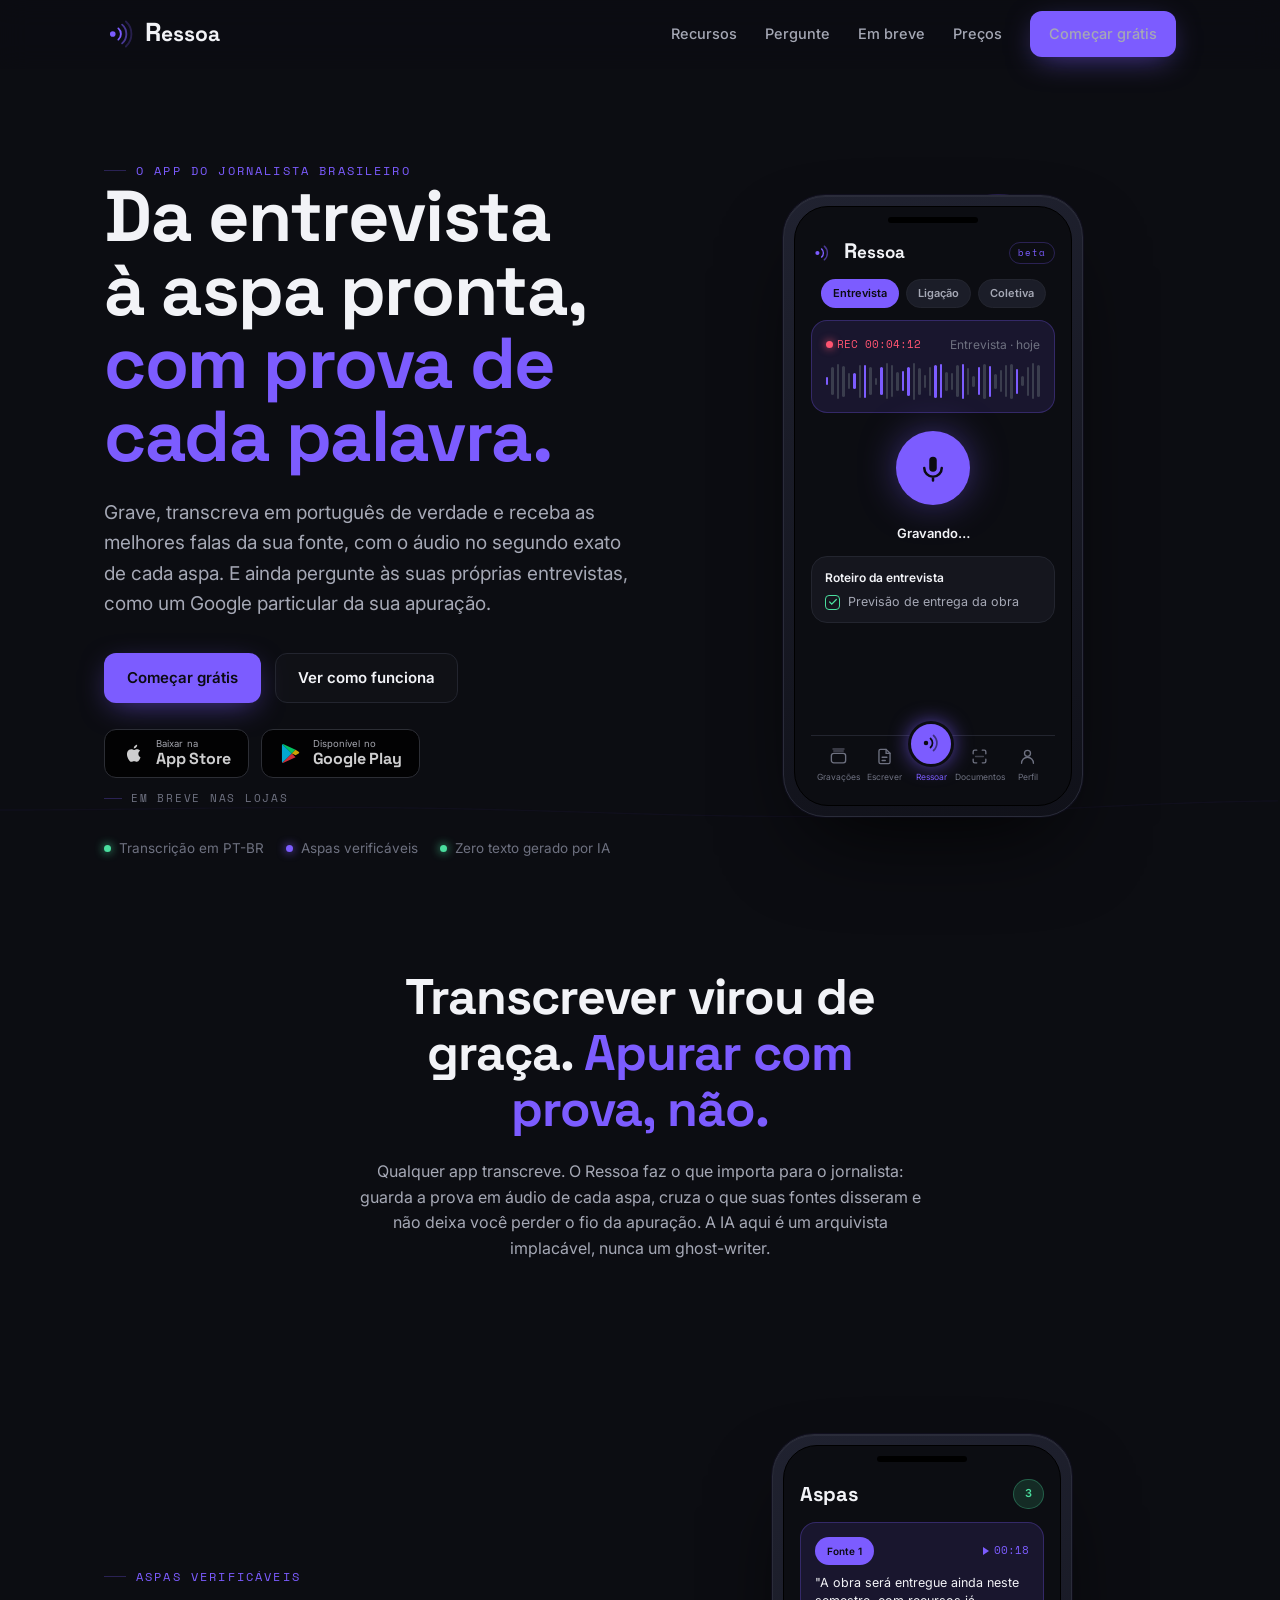
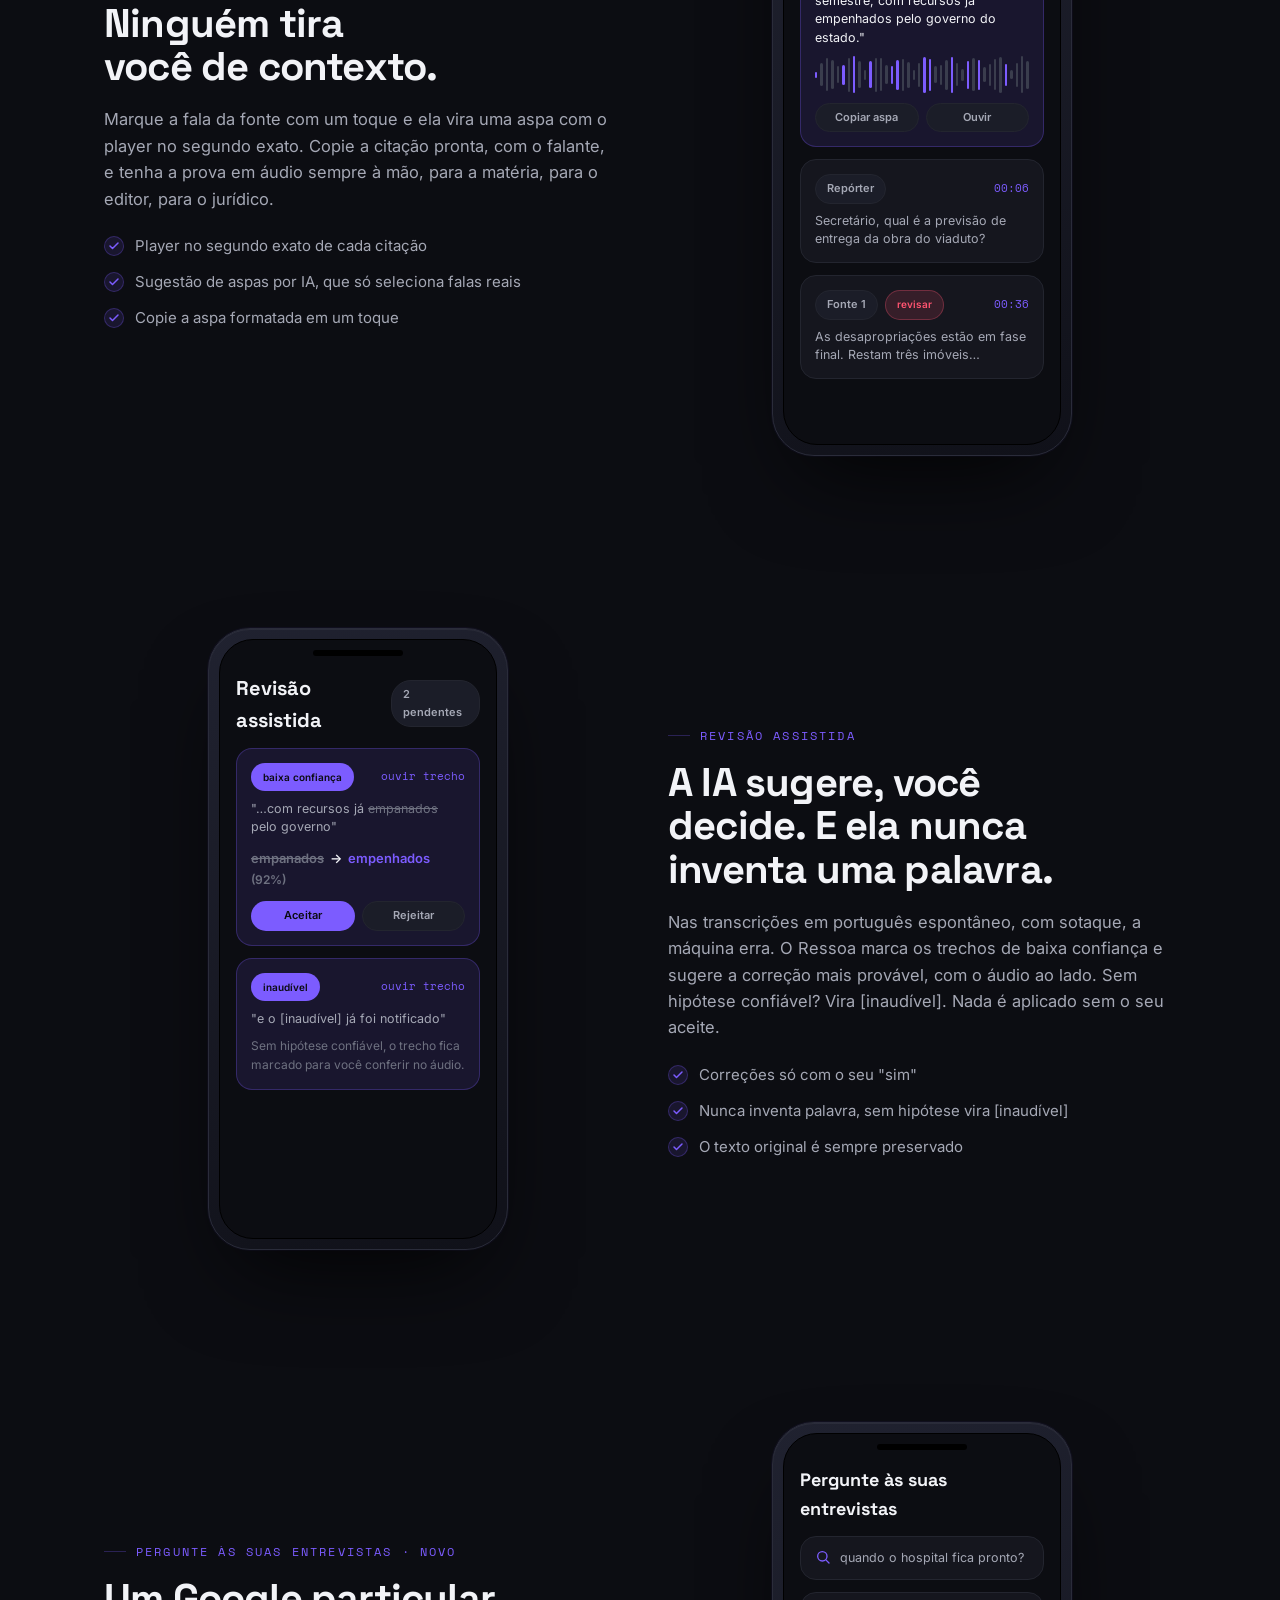
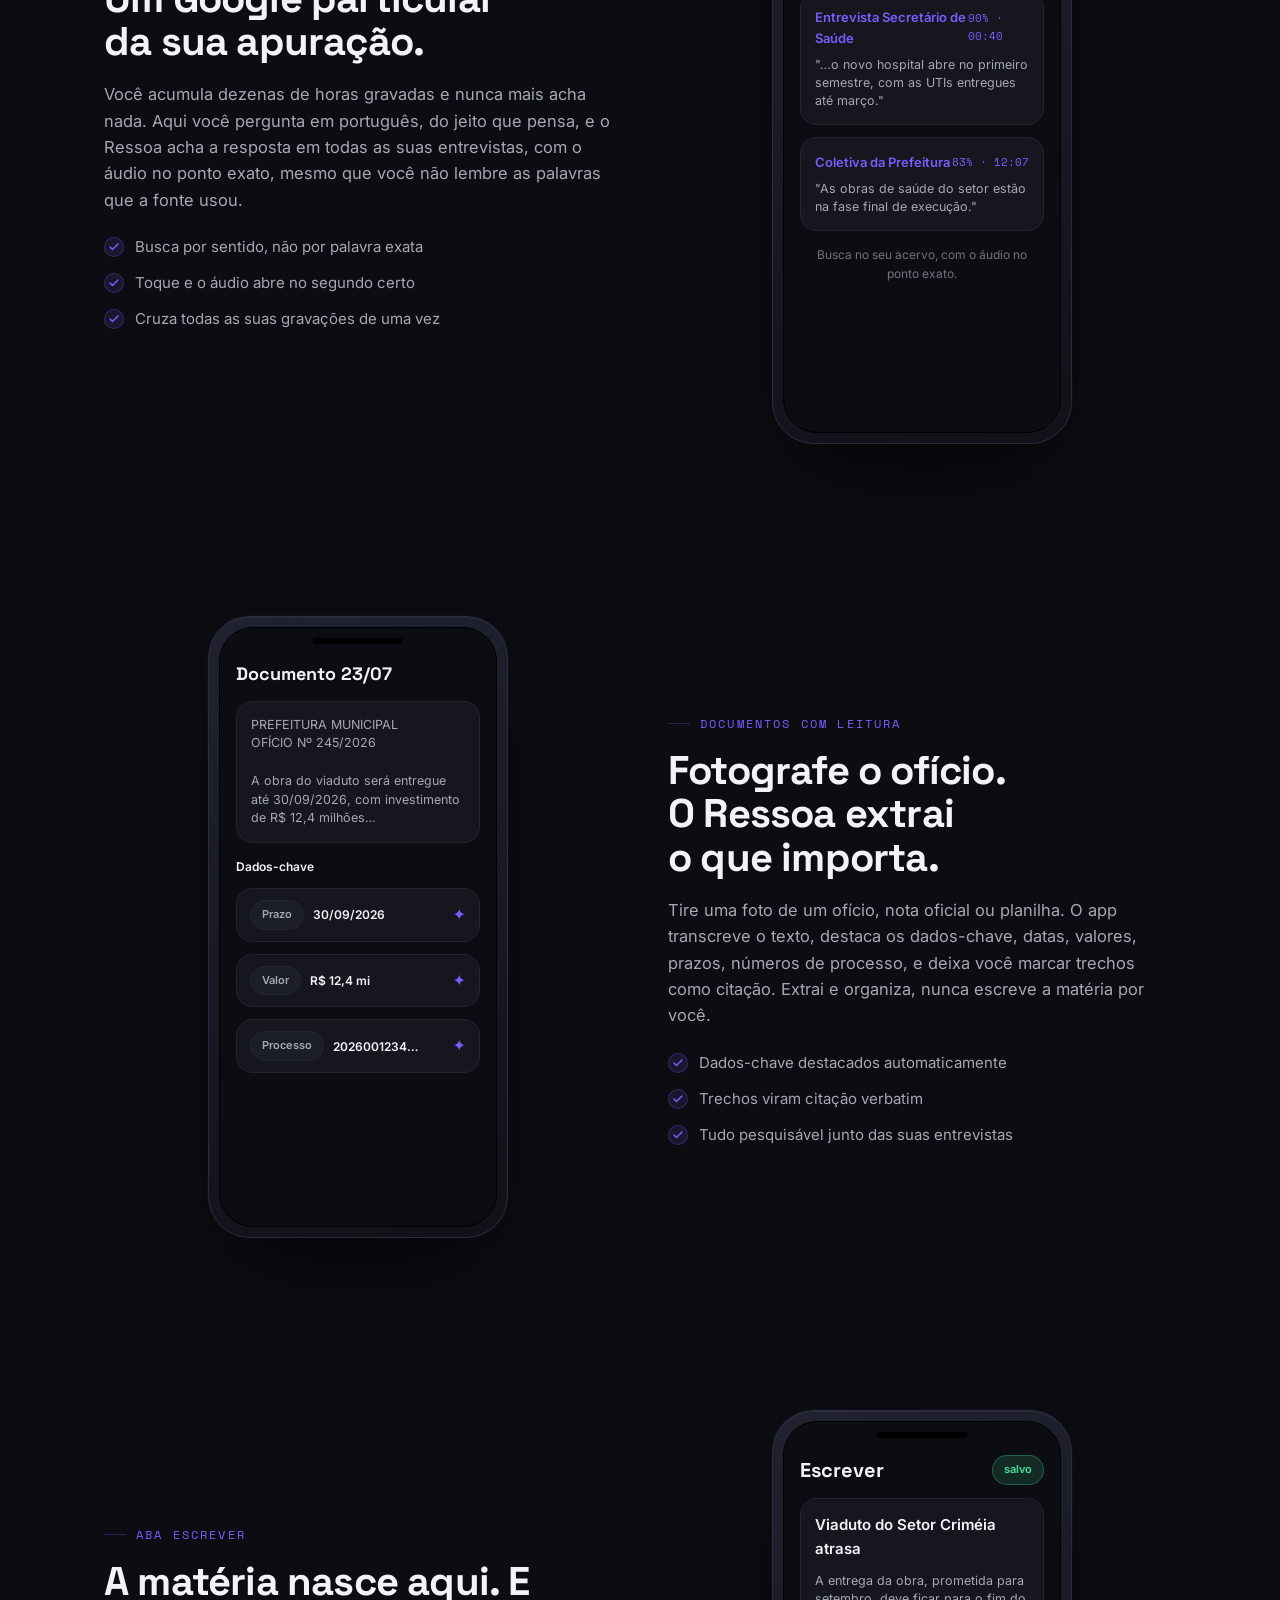
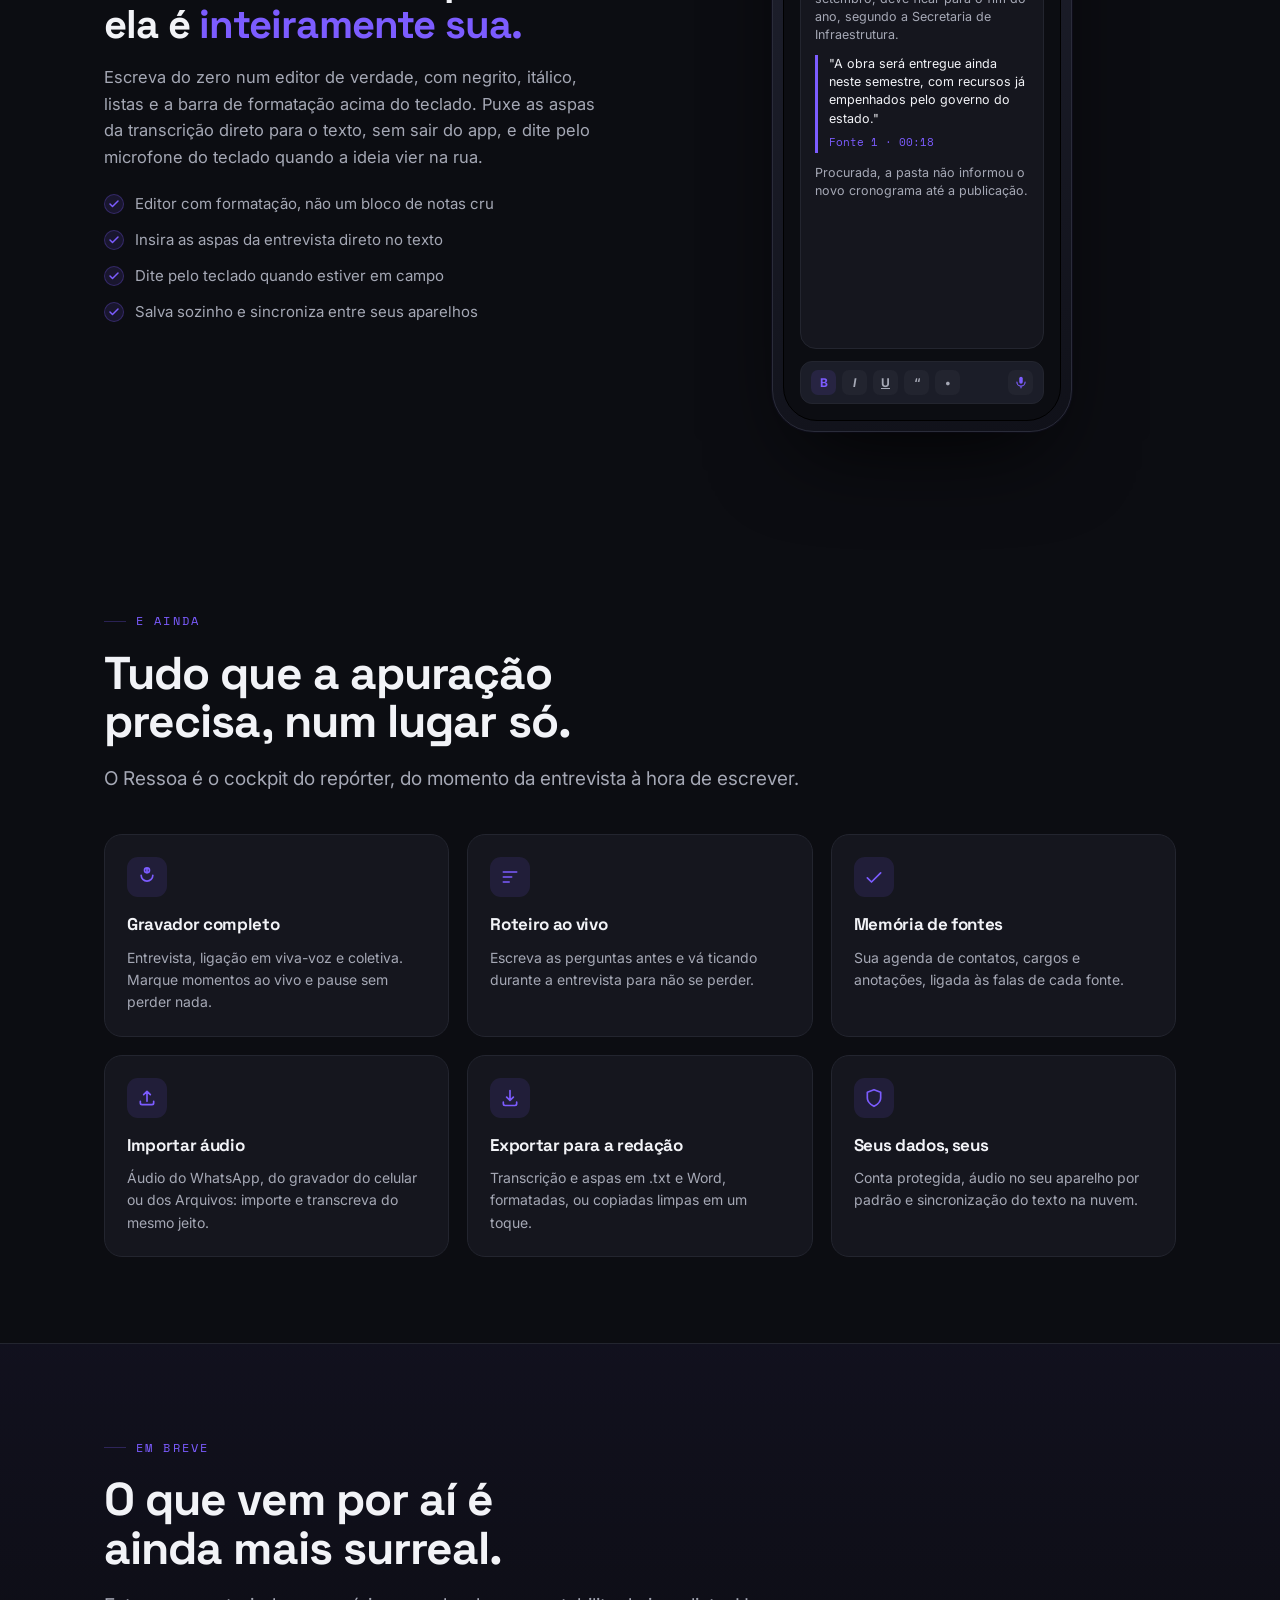
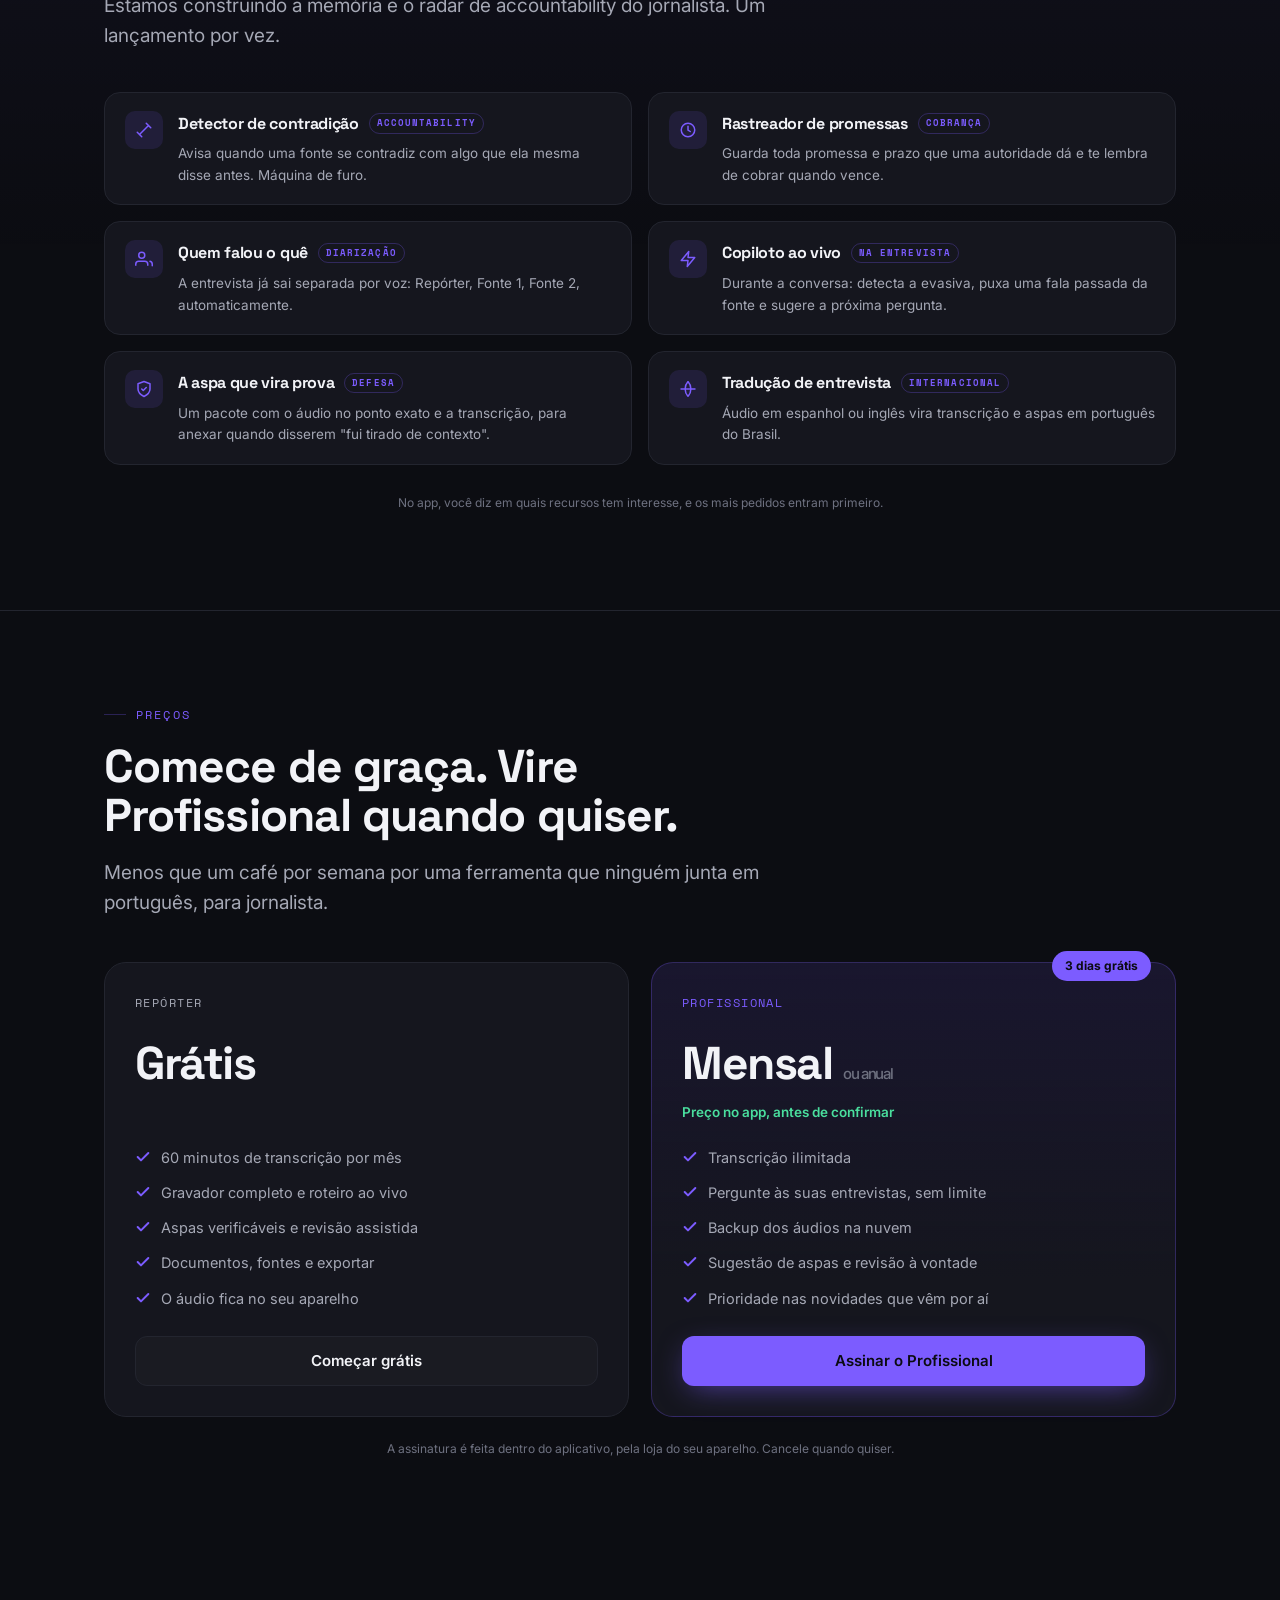
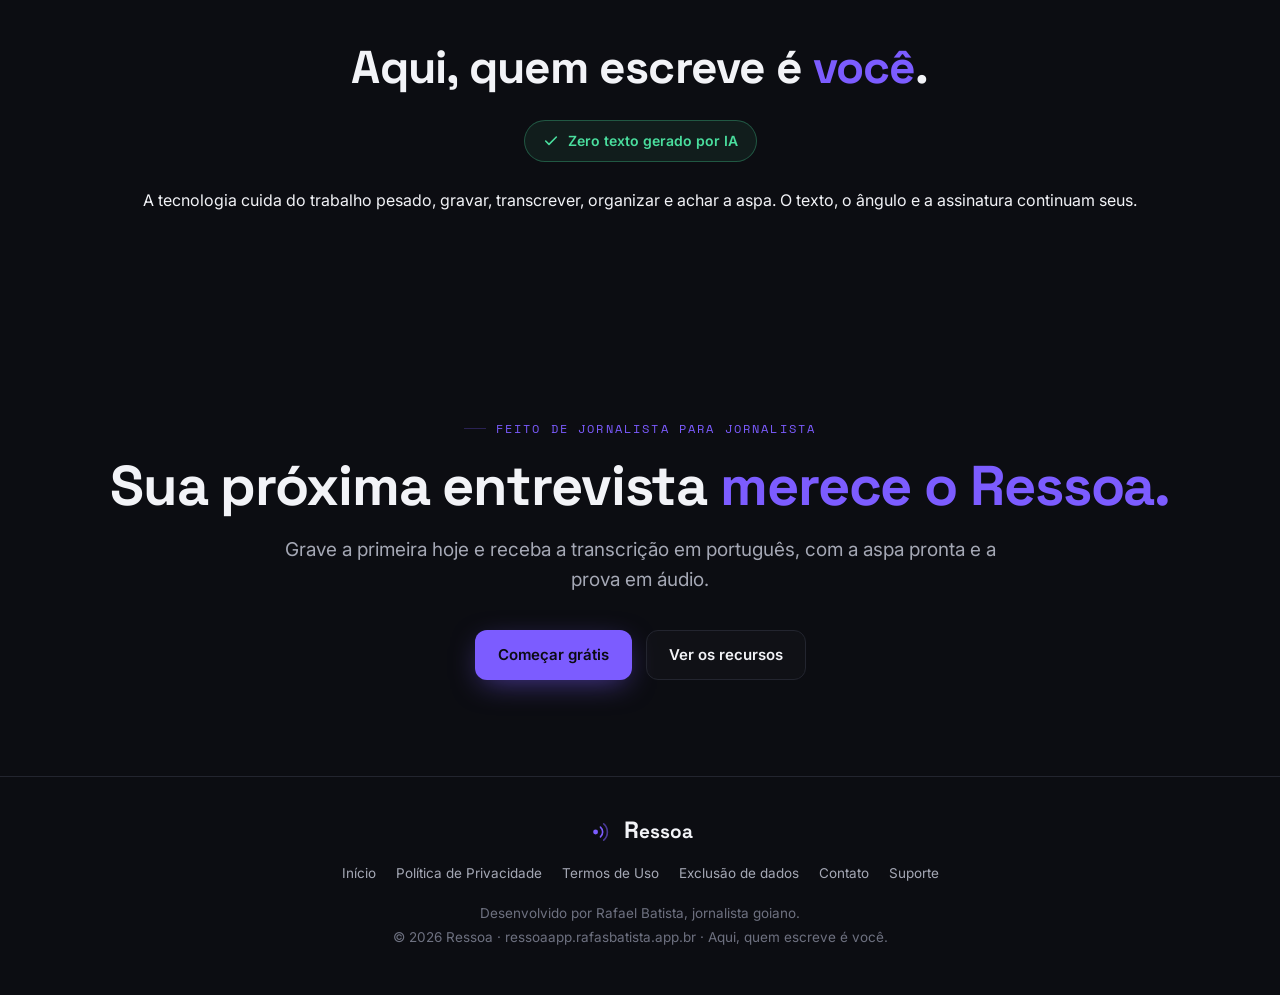
==== commit b00d6307: "Site e Termos sem valor de assinatura O preco vigente e o exibido no app e na tela da loja, antes de" ====
--- a/index.html
+++ b/index.html
@@ -689,8 +689,10 @@
       <div class="plan pro reveal d1">
         <span class="badge">3 dias grátis</span>
         <div class="pname" style="color:var(--violet)">Profissional</div>
-        <div class="price">R$ 39<small> /mês</small></div>
-        <div class="note">ou R$ 390/ano, com 2 meses grátis</div>
+        <!-- Sem valor escrito aqui de propósito: quem manda no preço é a loja,
+             e numero fixo no site vira desatualizado no primeiro reajuste. -->
+        <div class="price">Mensal <small>ou anual</small></div>
+        <div class="note">Preço no app, antes de confirmar</div>
         <ul>
           <li>Transcrição ilimitada</li>
           <li>Pergunte às suas entrevistas, sem limite</li>
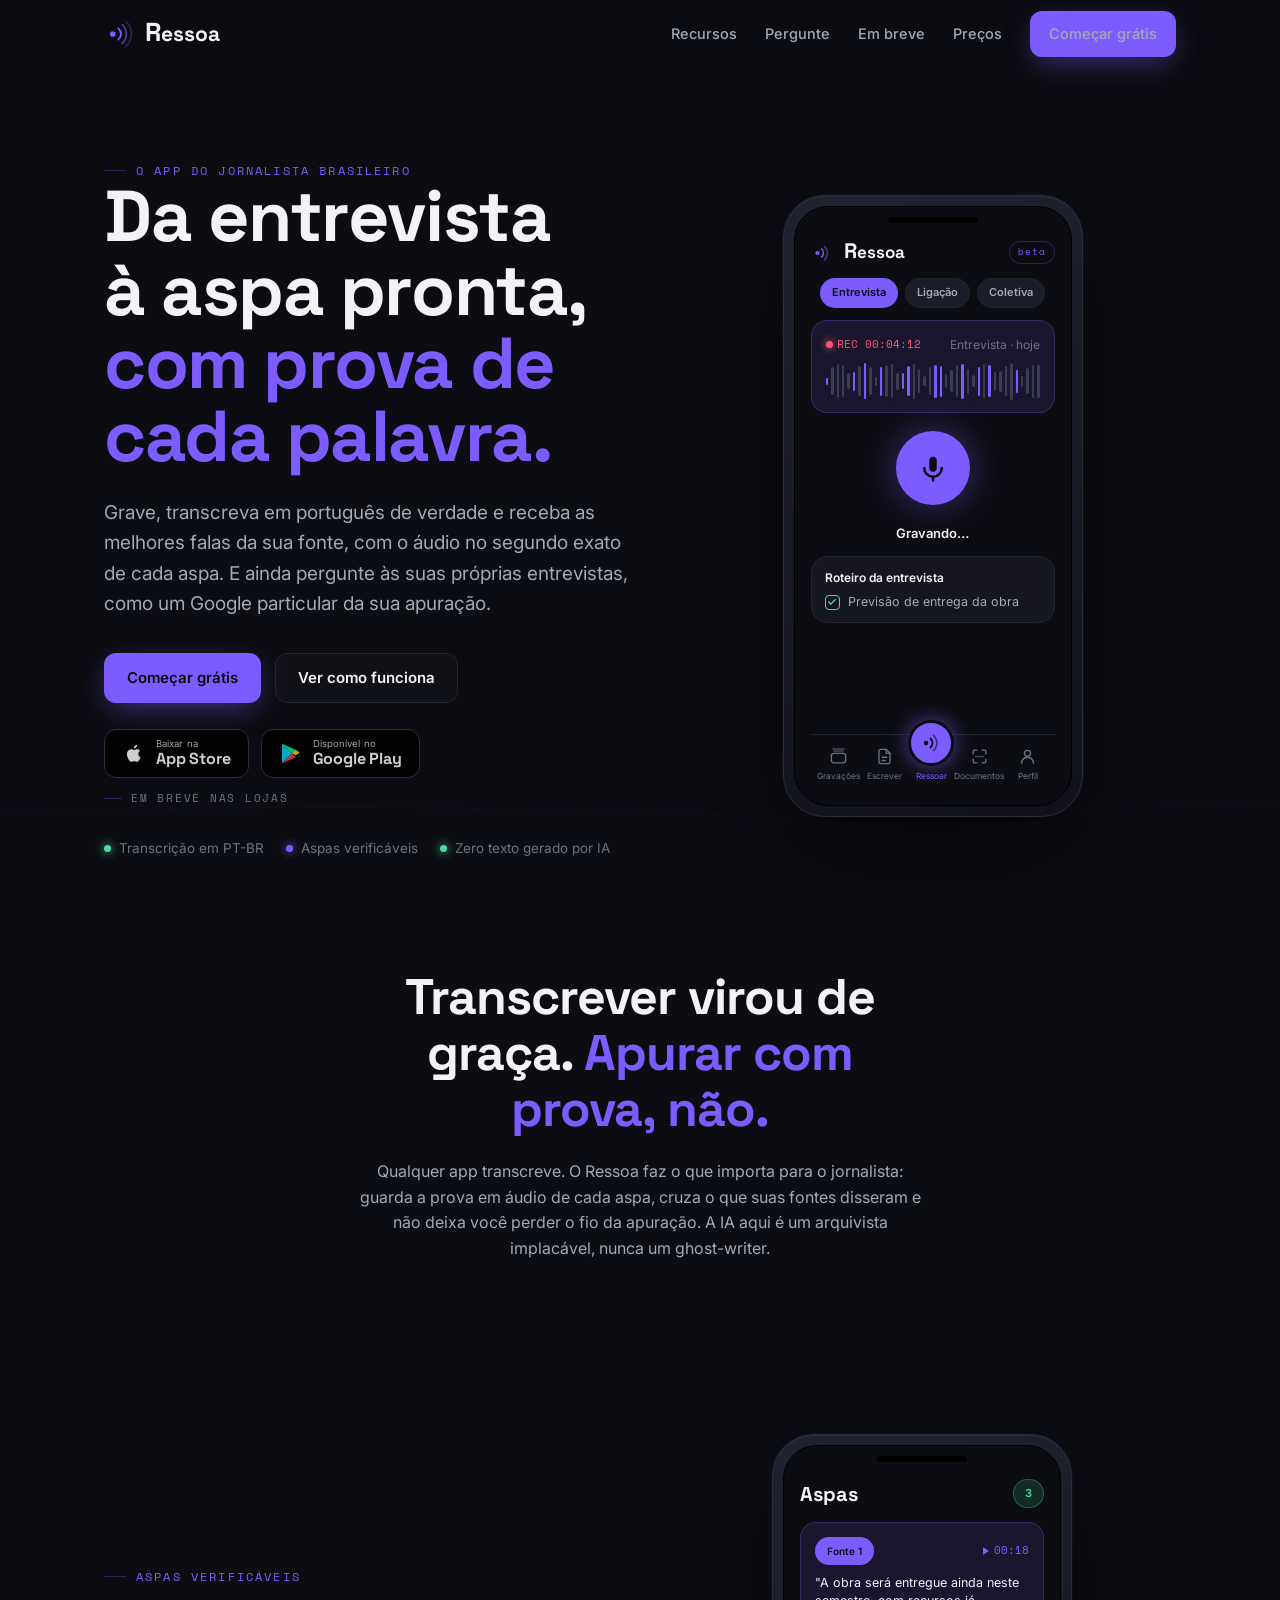
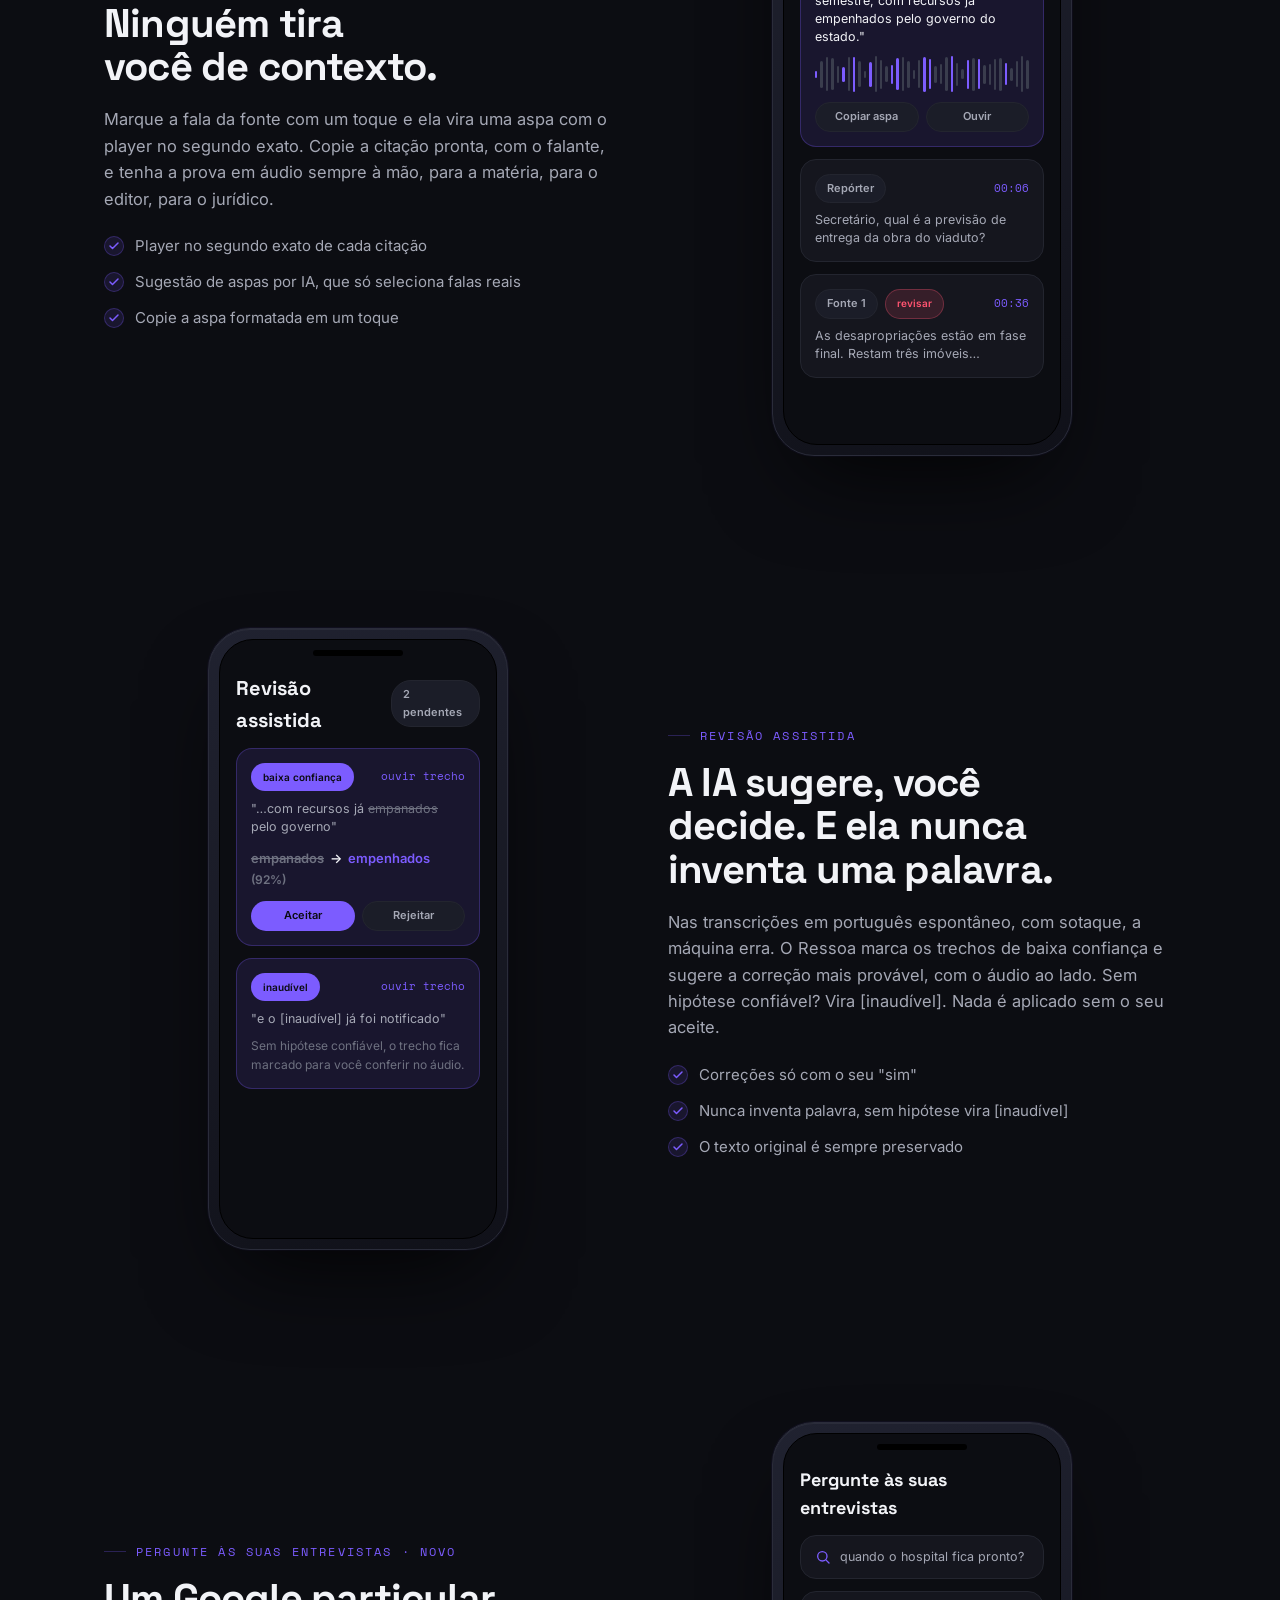
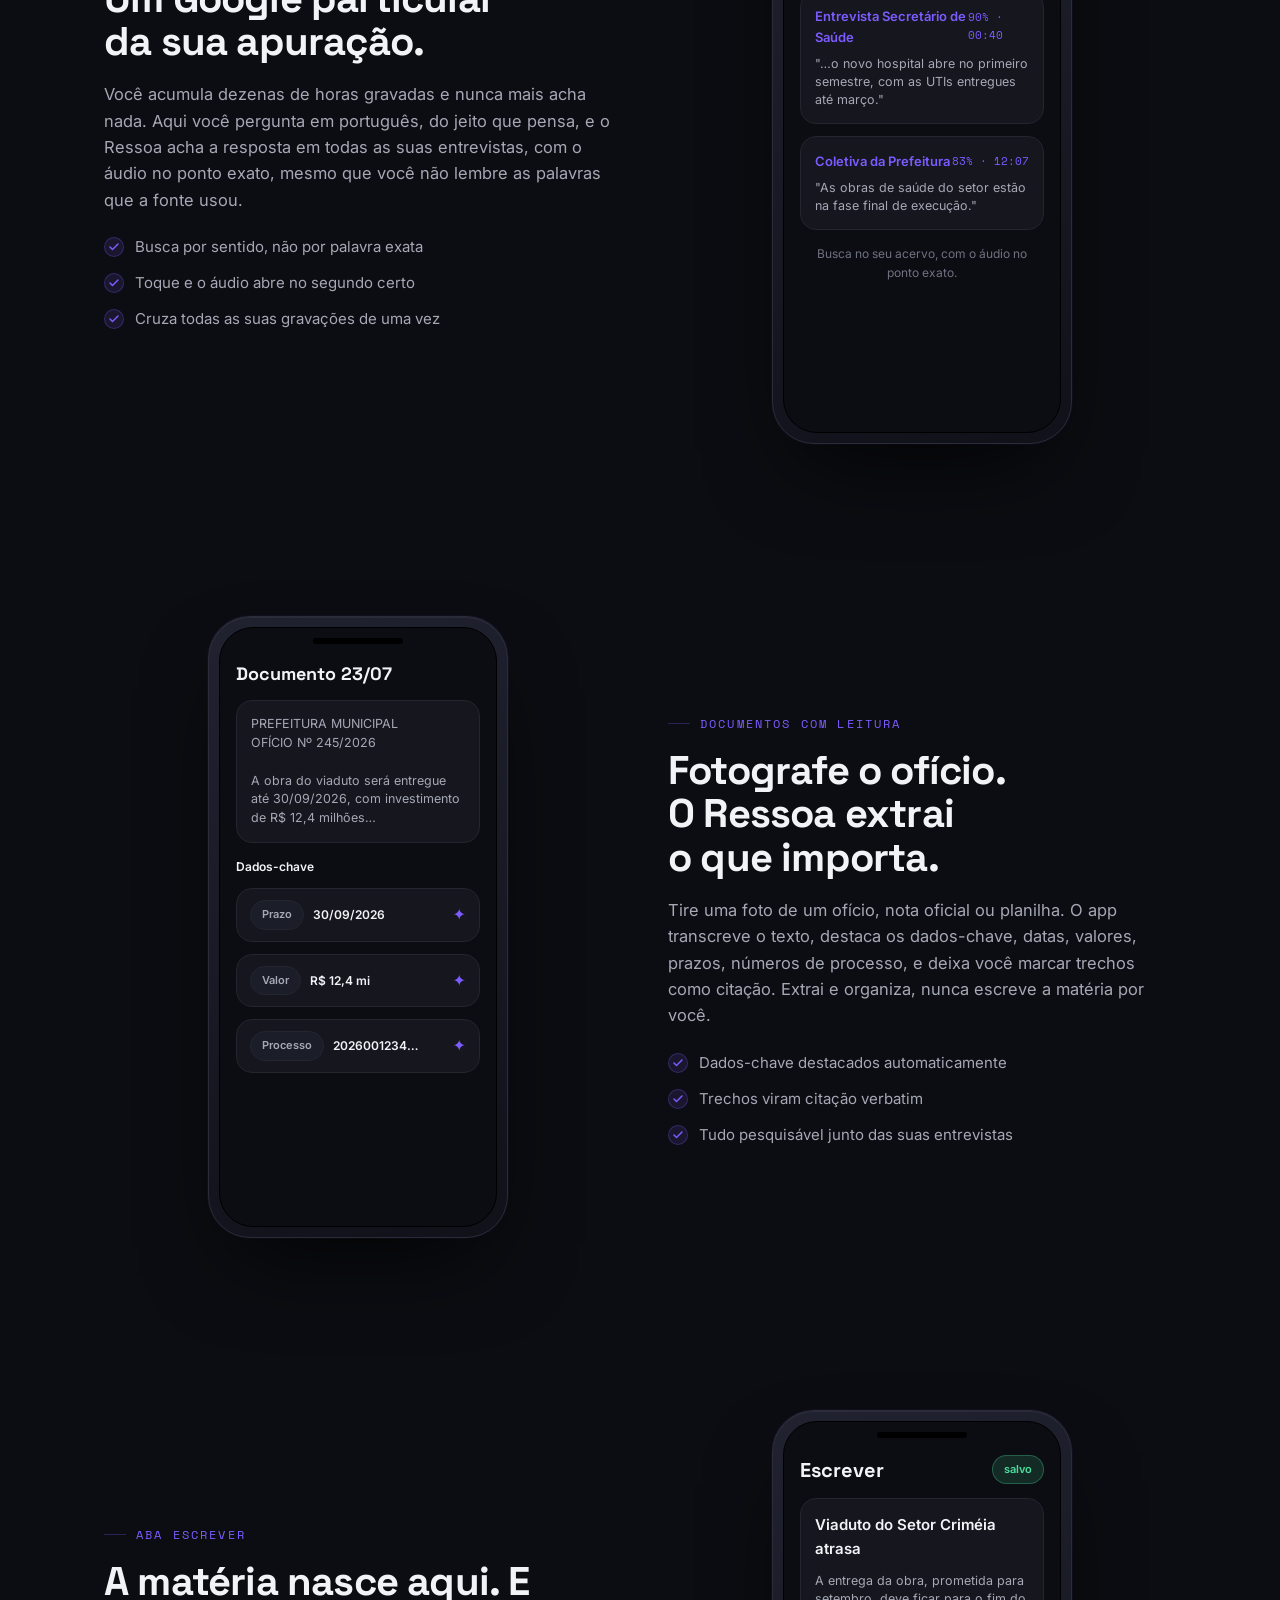
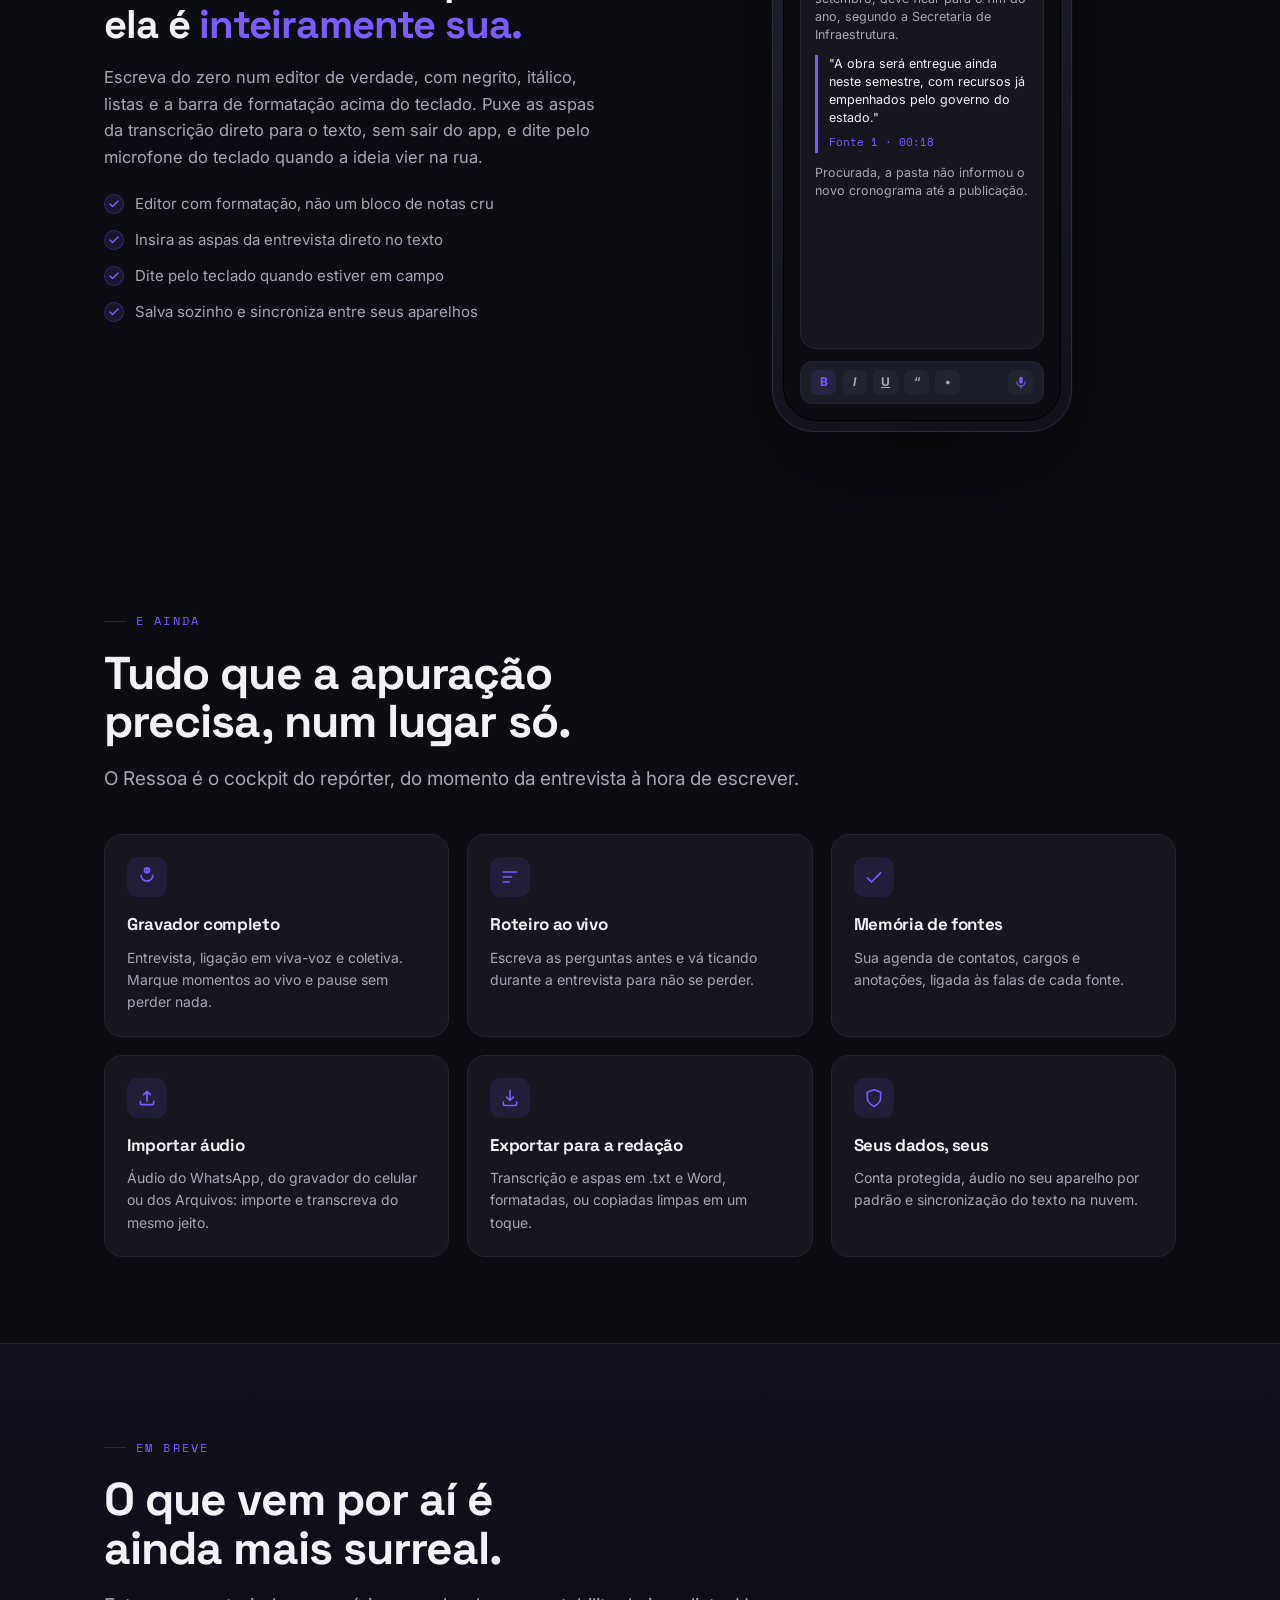
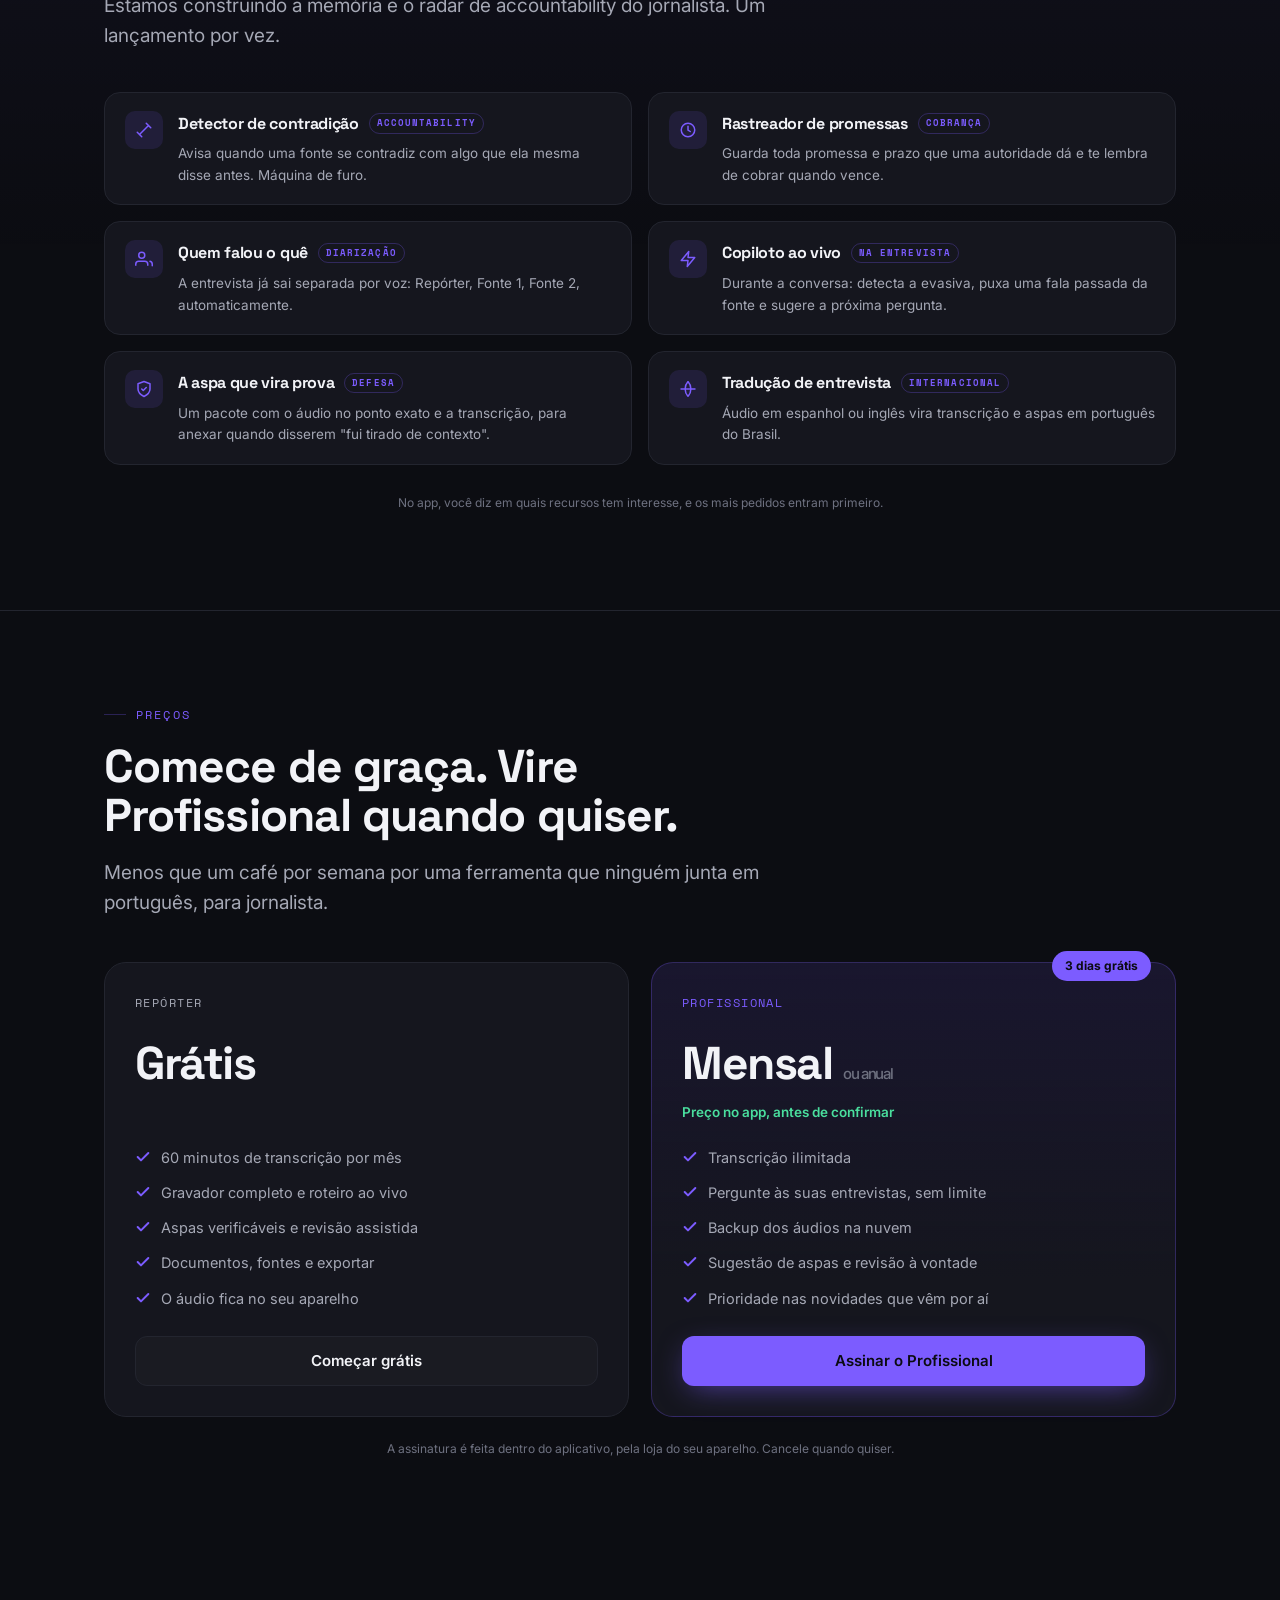
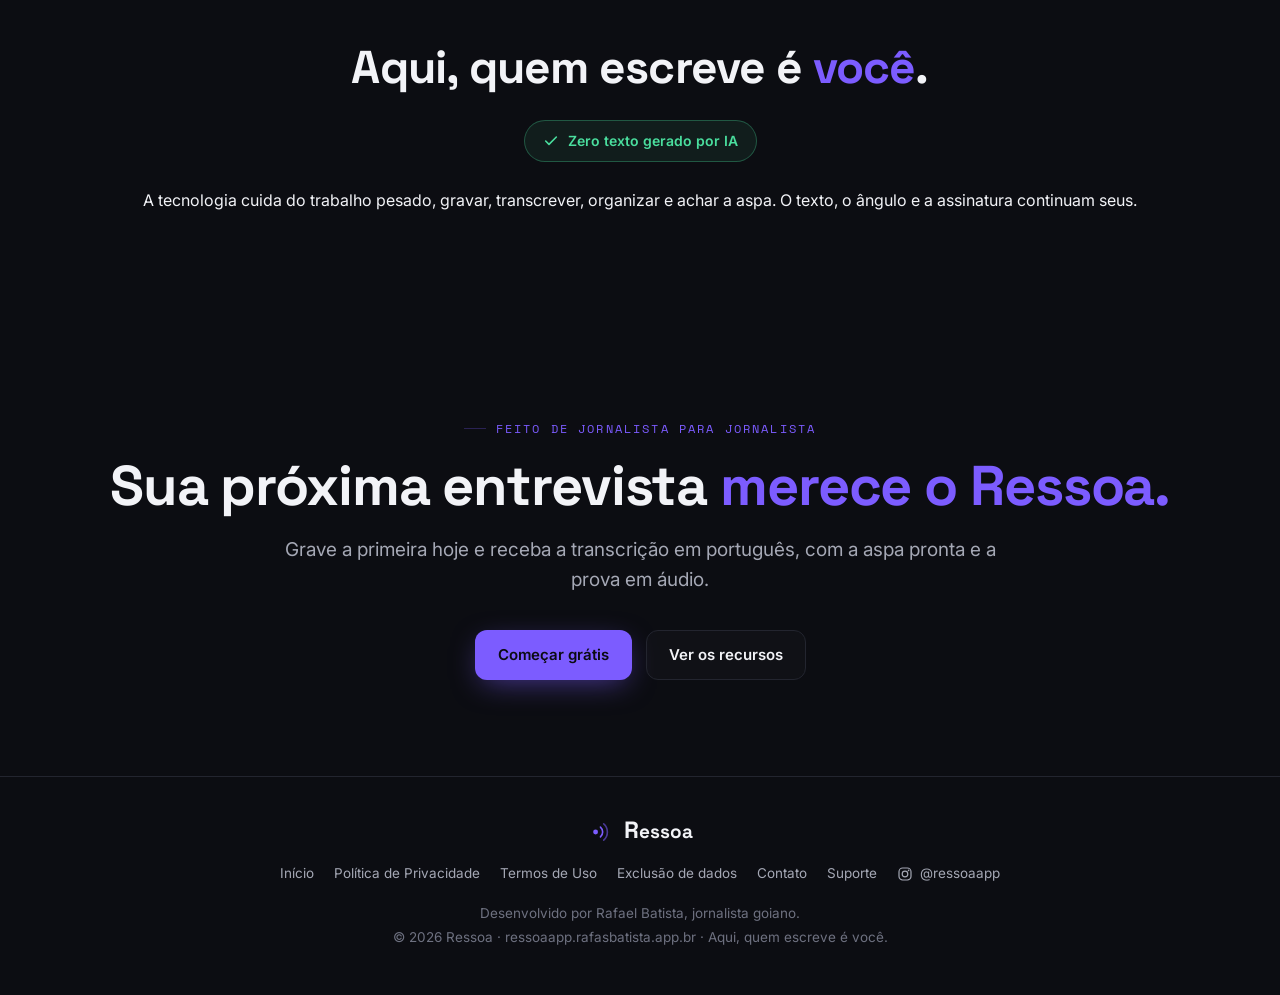
==== commit e19087f0: "Instagram @ressoaapp no rodape de todas as paginas Link com o glifo do Instagram ao lado de Suporte," ====
--- a/index.html
+++ b/index.html
@@ -296,6 +296,8 @@
   .foot-links { display: flex; gap: 20px; align-items: center; justify-content: center; flex-wrap: wrap; }
   footer a { color: var(--text-2); }
   footer a:hover { color: var(--violet); }
+  .foot-ig { display: inline-flex; align-items: center; gap: 7px; }
+  .foot-ig svg { width: 16px; height: 16px; flex: none; }
   .foot-fina { line-height: 1.8; }
 
   @media (prefers-reduced-motion: reduce) {
@@ -740,6 +742,10 @@
       <a href="exclusao-de-dados.html">Exclusão de dados</a>
       <a href="contato.html">Contato</a>
       <a href="mailto:ressoaapp@rafasbatista.app.br">Suporte</a>
+      <a class="foot-ig" href="https://instagram.com/ressoaapp" target="_blank" rel="noopener">
+        <svg viewBox="0 0 24 24" aria-hidden="true"><rect x="3" y="3" width="18" height="18" rx="5.5" fill="none" stroke="currentColor" stroke-width="1.8"/><circle cx="12" cy="12" r="4.2" fill="none" stroke="currentColor" stroke-width="1.8"/><circle cx="17.4" cy="6.6" r="1.25" fill="currentColor"/></svg>
+        @ressoaapp
+      </a>
     </div>
     <div class="foot-fina">
       Desenvolvido por Rafael Batista, jornalista goiano.<br>
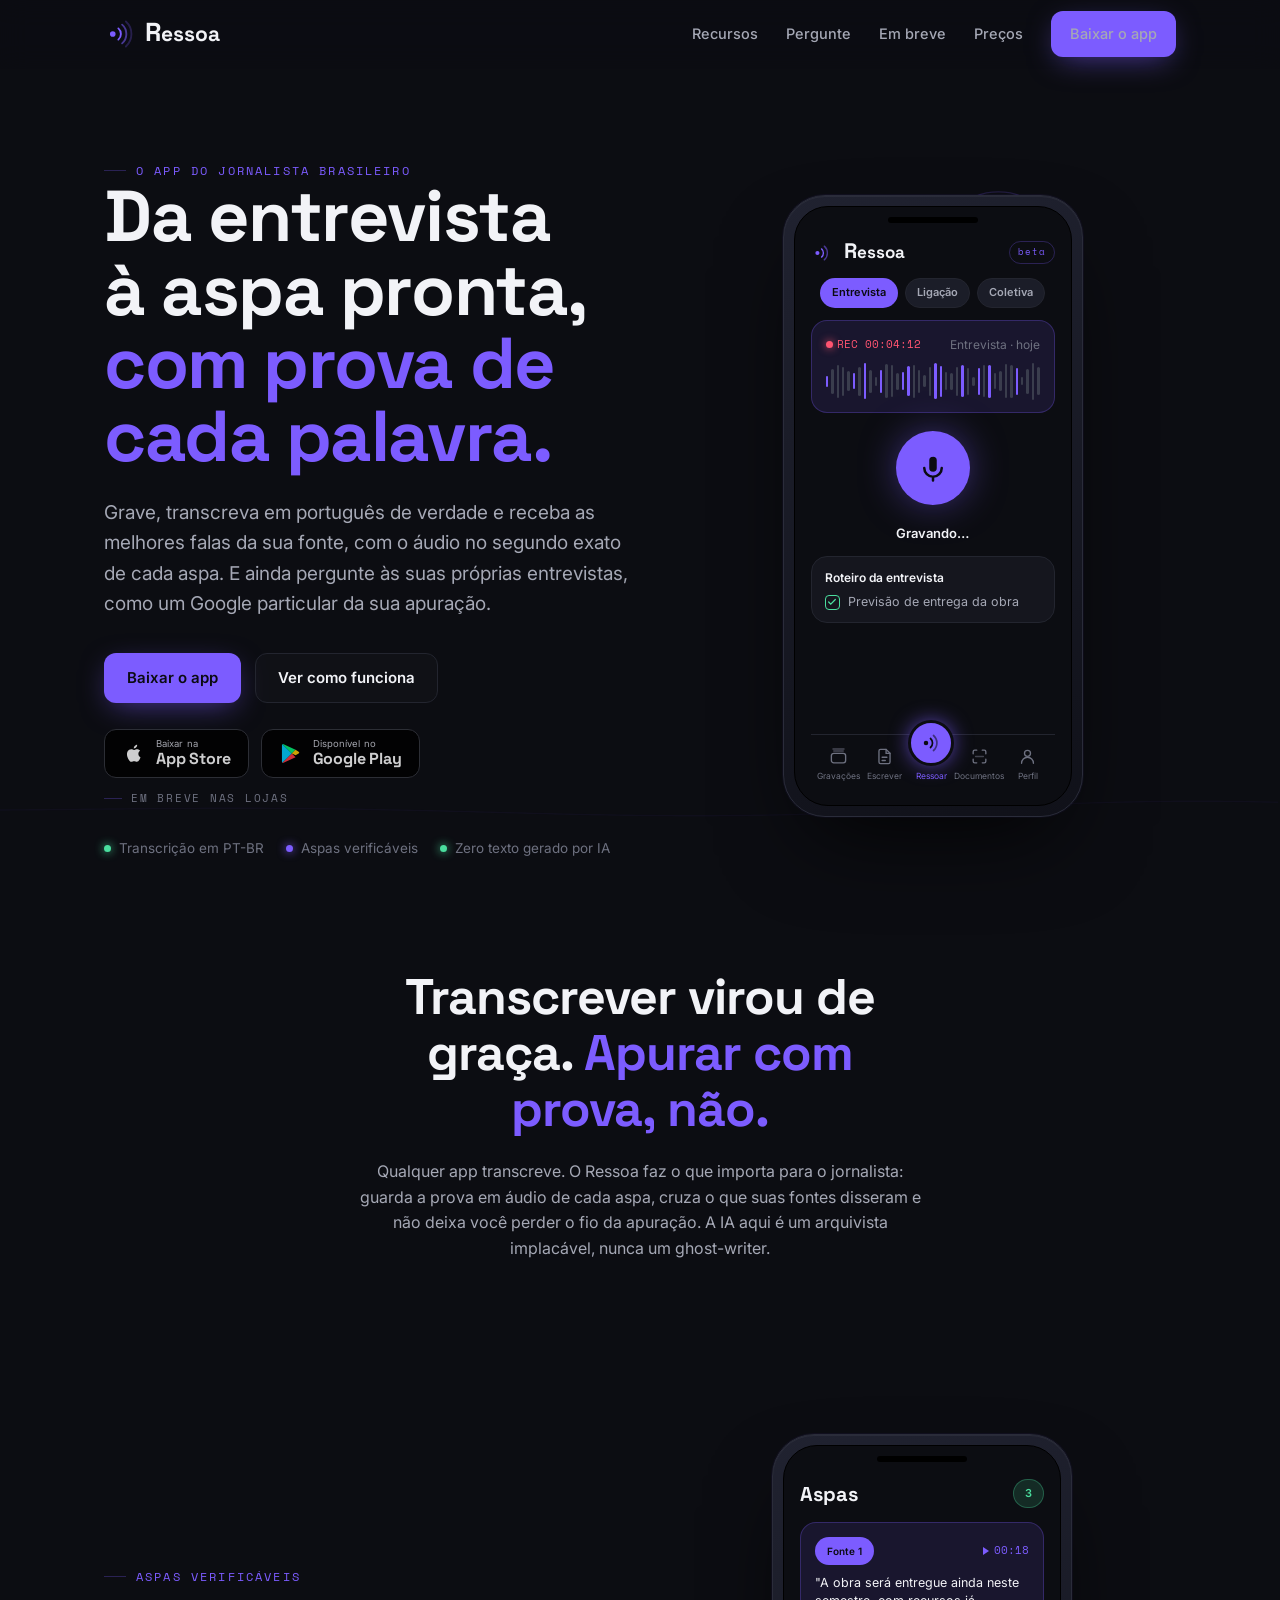
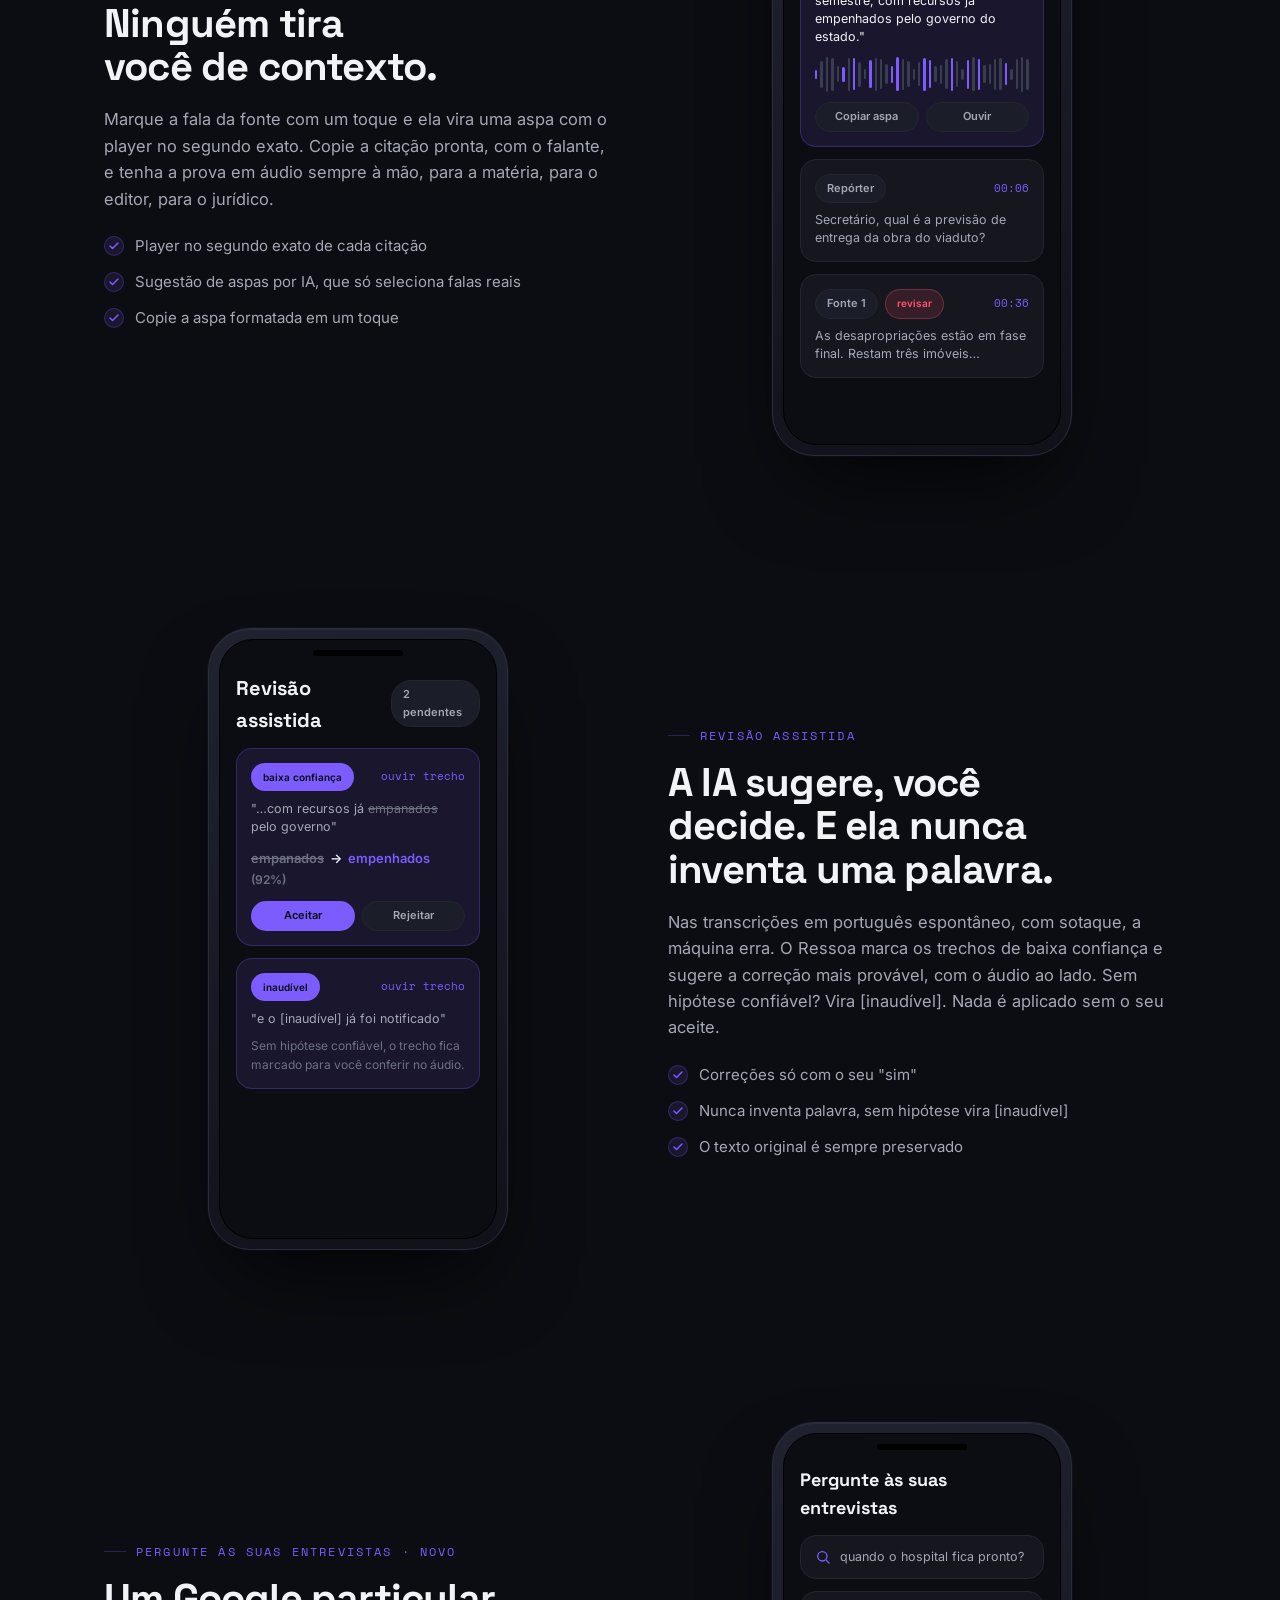
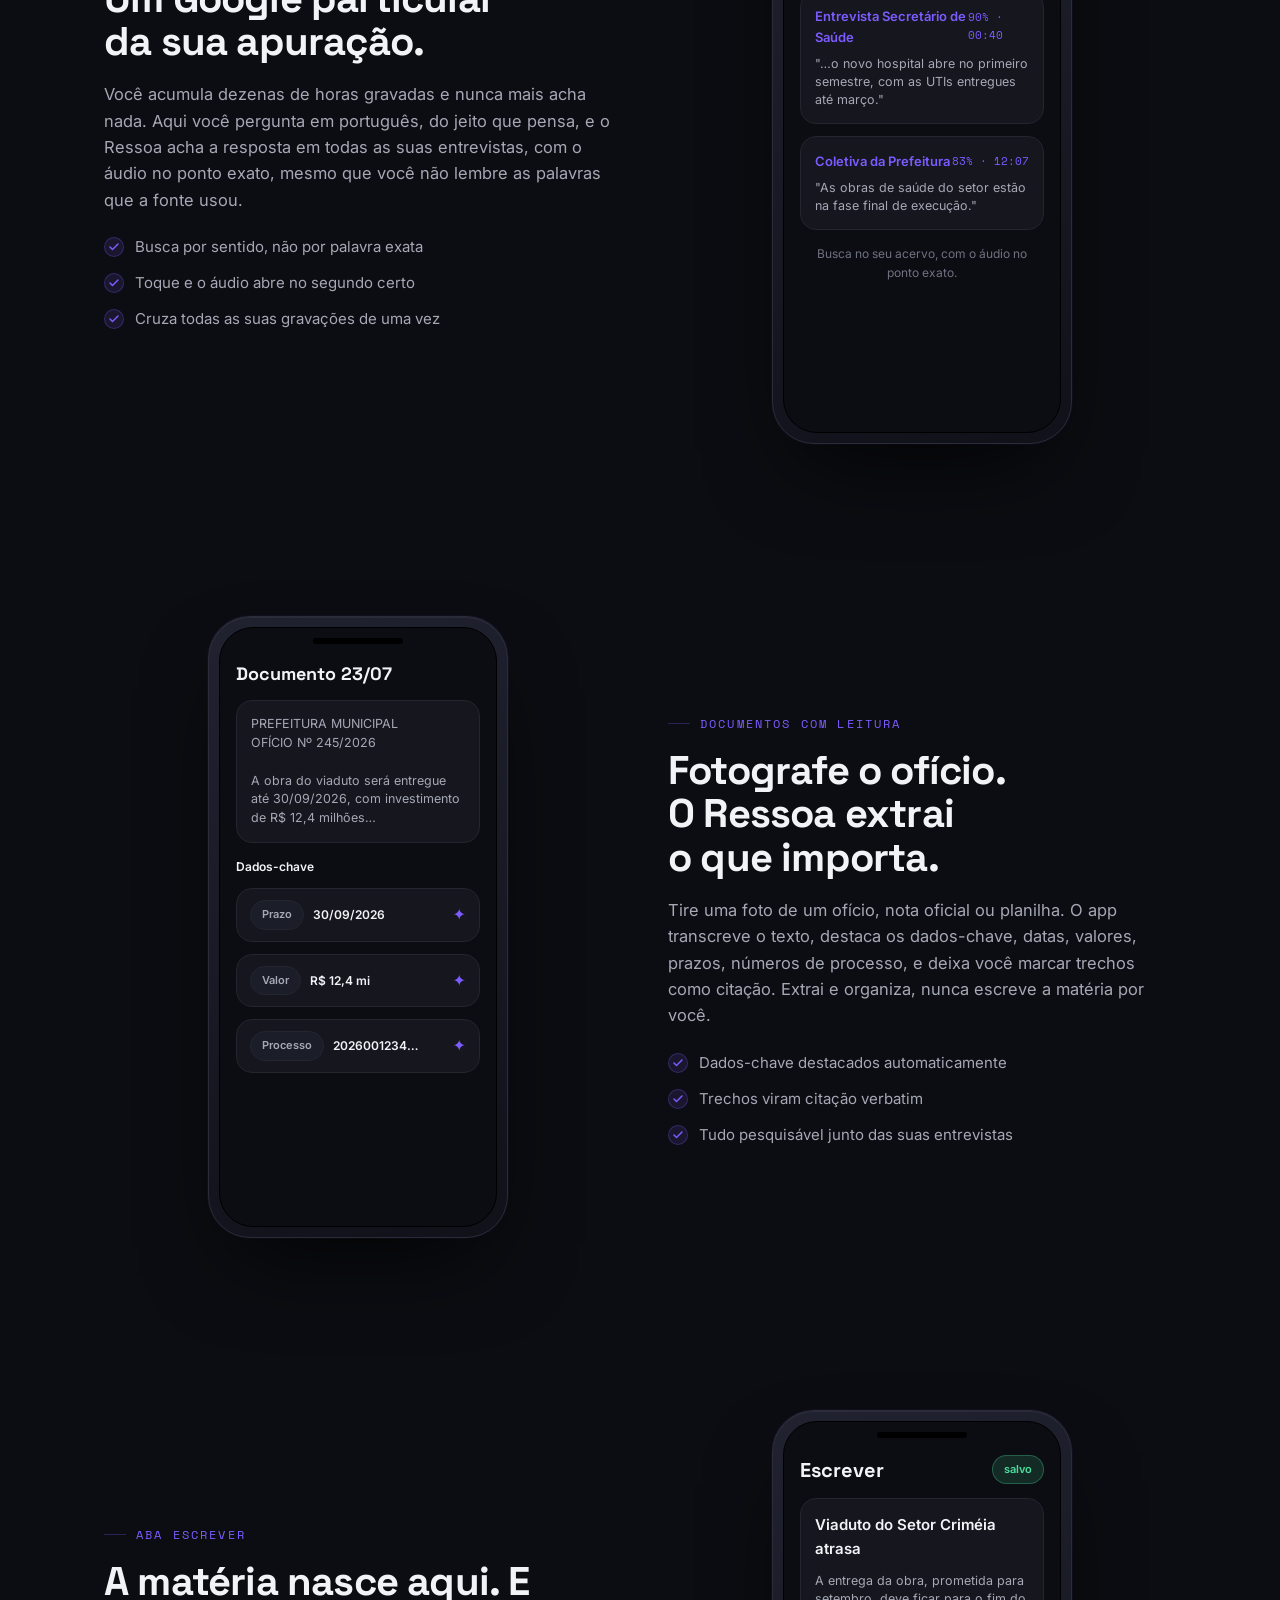
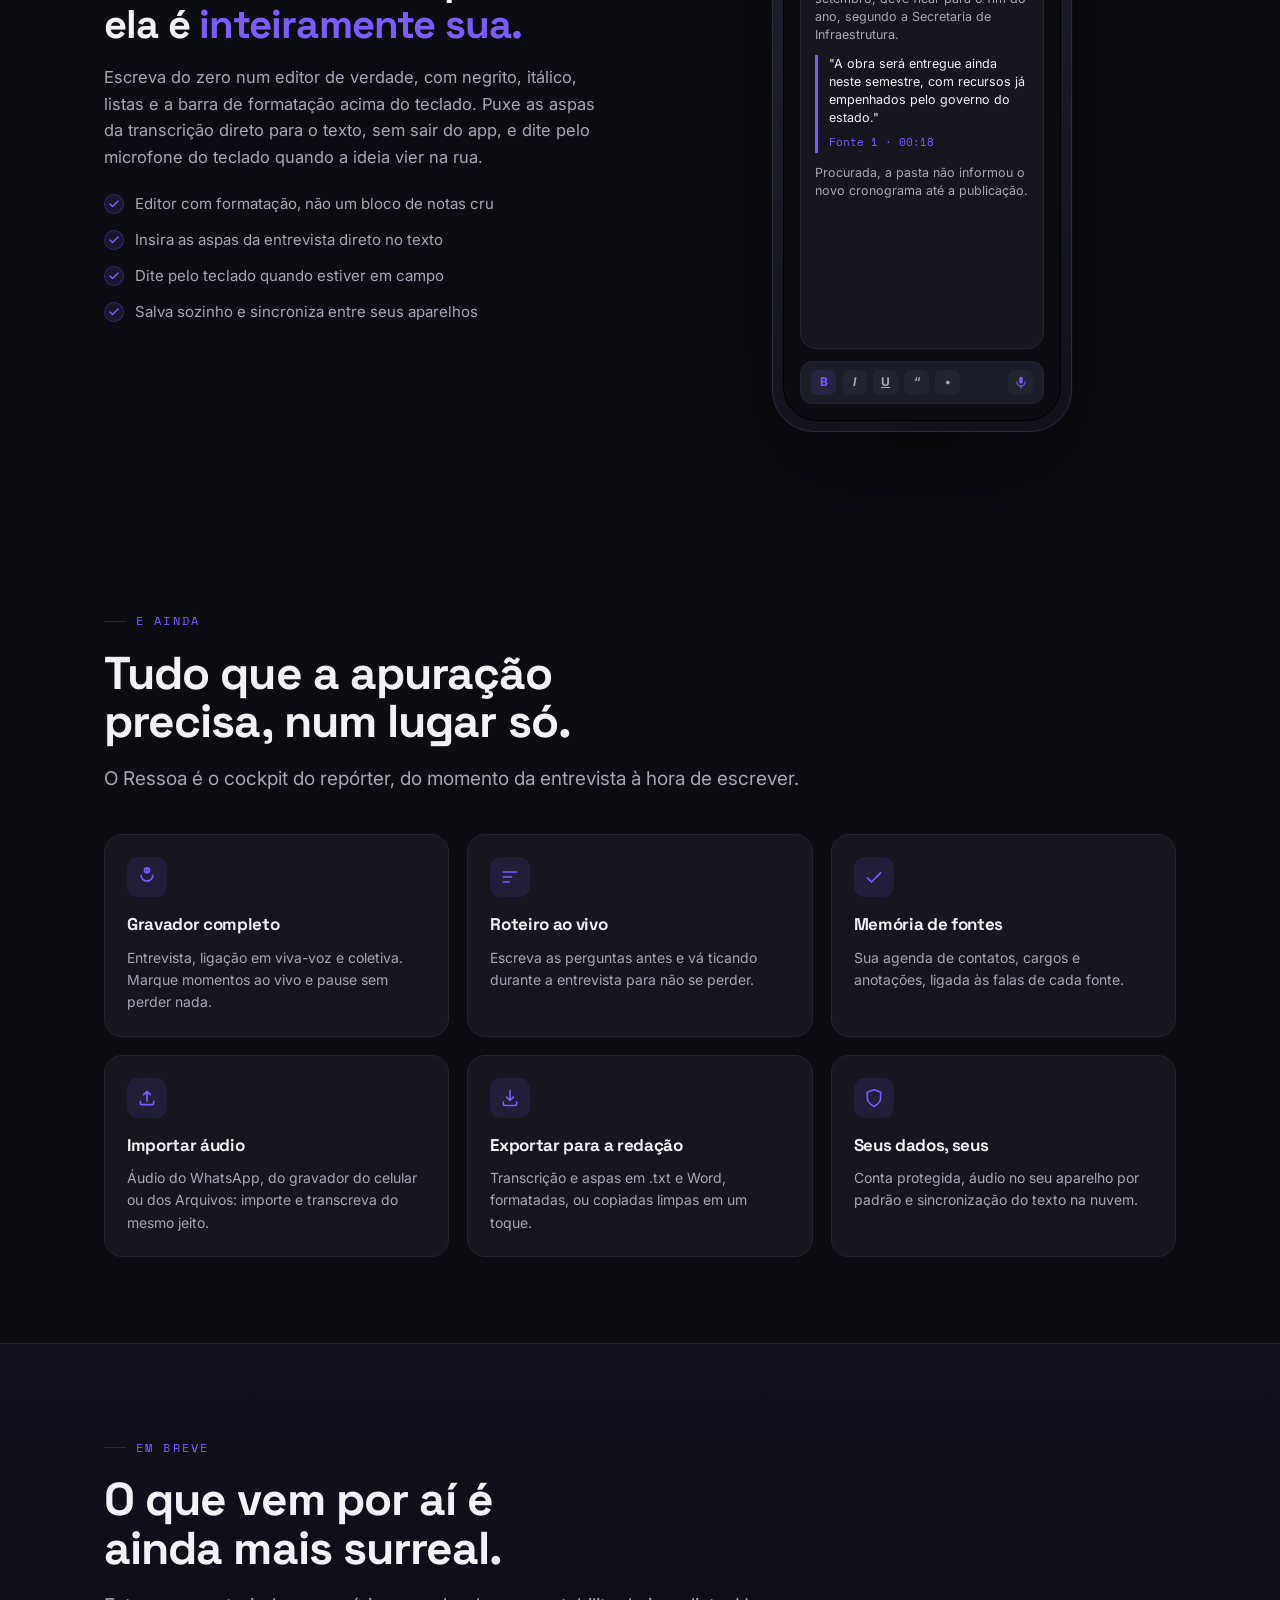
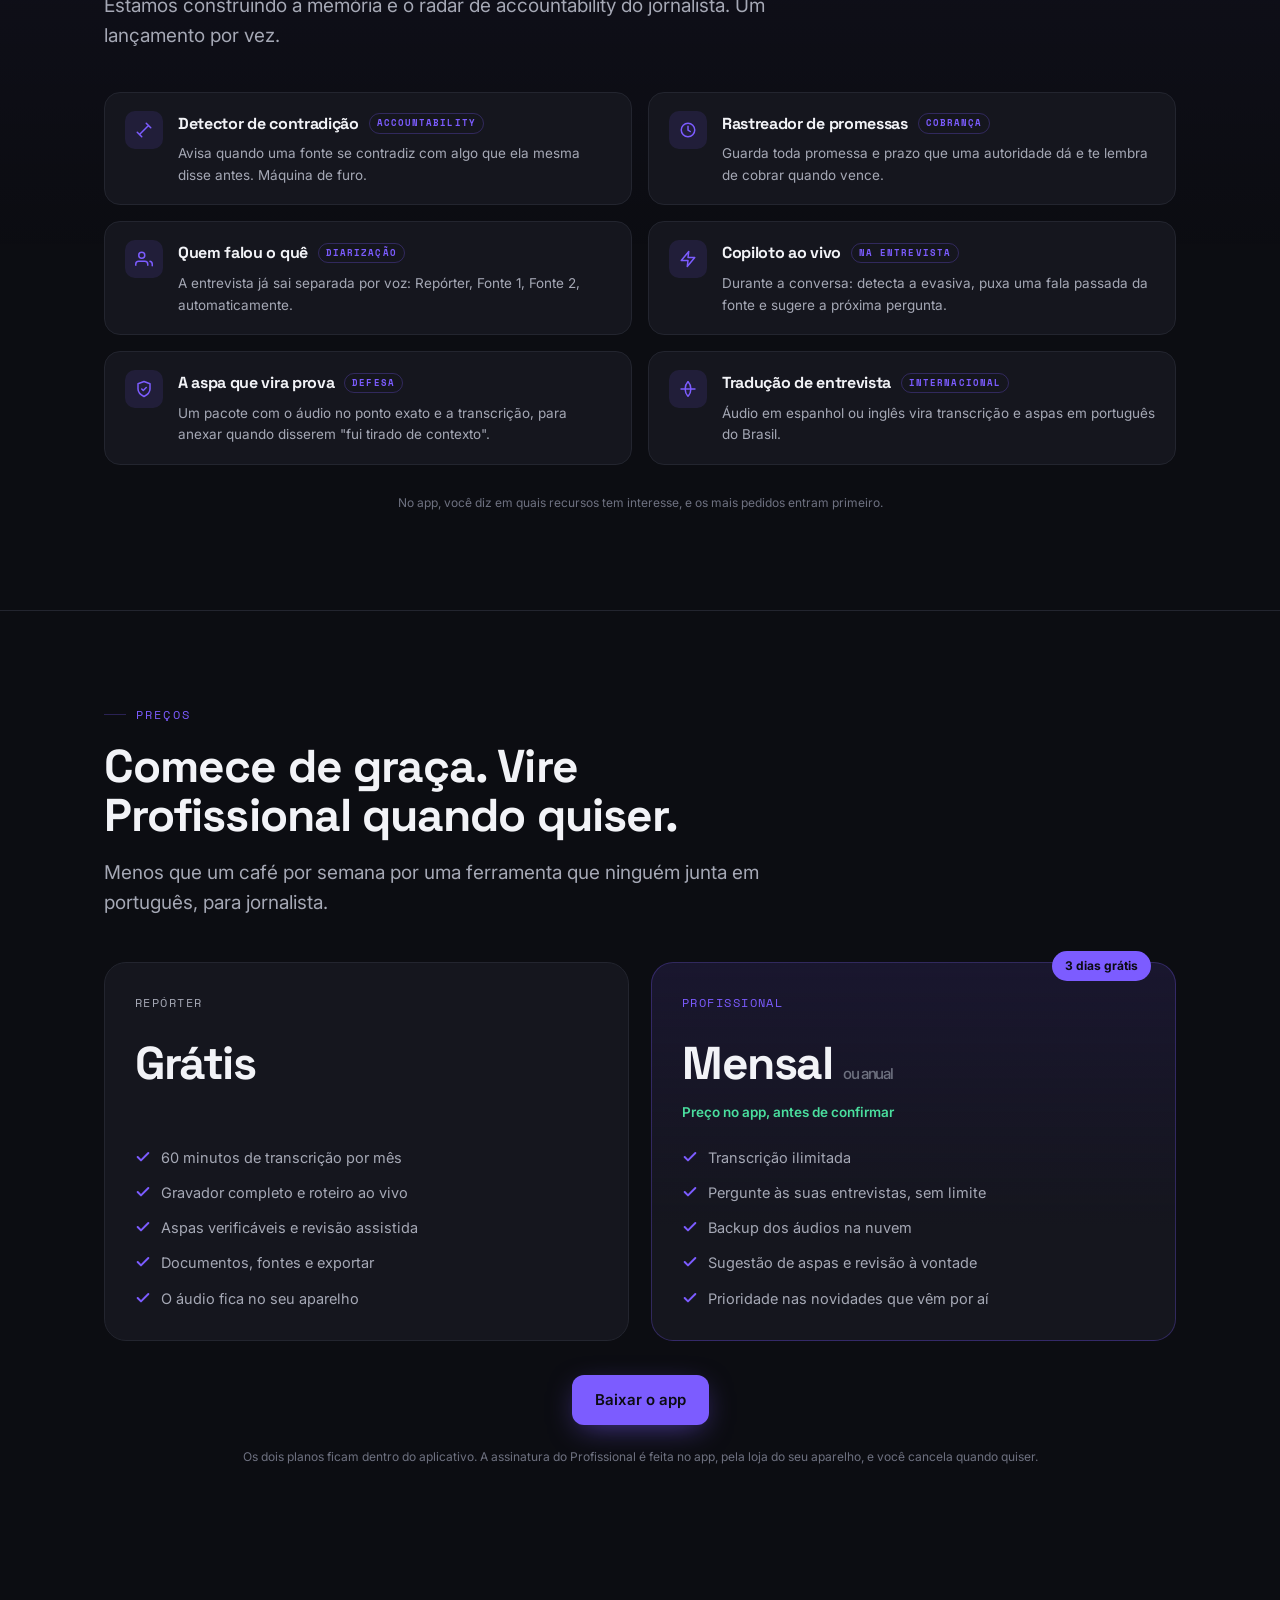
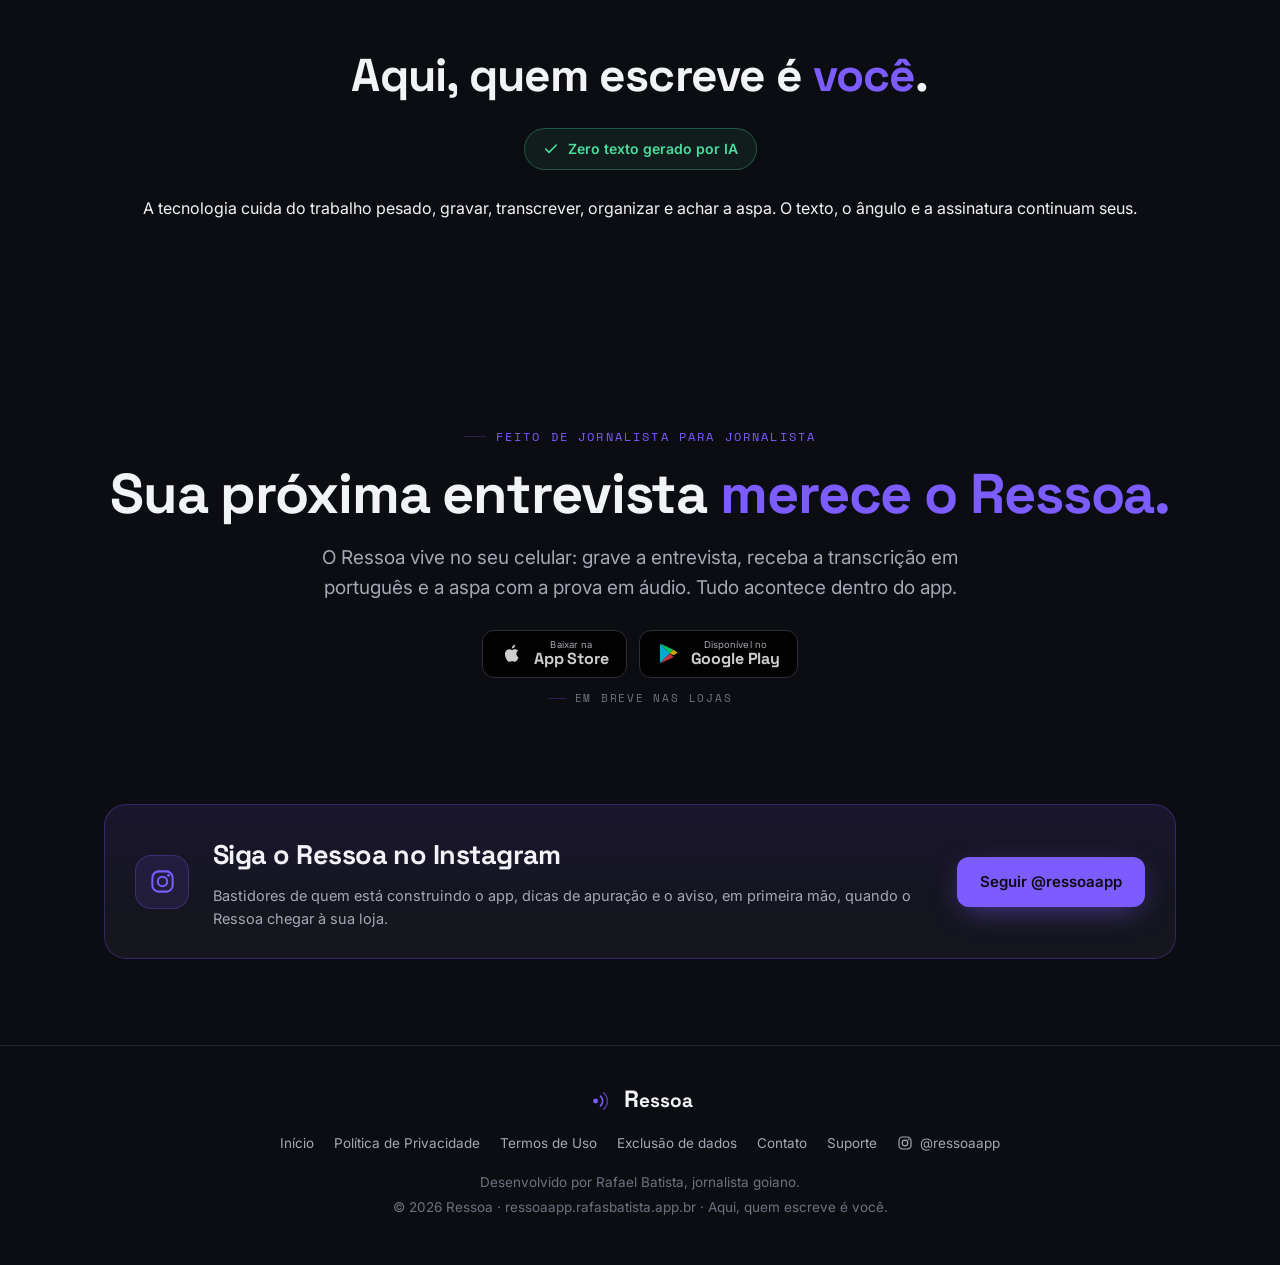
==== commit dc5d231b: "Site aponta so para o download; box do Instagram na home Os botoes "Comecar gratis" e "Assinar o Pro" ====
--- a/index.html
+++ b/index.html
@@ -125,6 +125,7 @@
   .hero-cta { display: flex; gap: 14px; margin-top: 34px; flex-wrap: wrap; }
   /* Botões das lojas (em breve) */
   .stores { display: flex; gap: 12px; margin-top: 26px; flex-wrap: wrap; }
+  .stores.center { justify-content: center; }
   .store {
     display: inline-flex; align-items: center; gap: 11px;
     padding: 9px 17px; border-radius: 12px;
@@ -268,7 +269,7 @@
   .plan .price { font-family: var(--display); font-weight: 700; font-size: 46px; margin: 14px 0 2px; letter-spacing: -0.03em; }
   .plan .price small { font-size: 15px; color: var(--muted); font-family: var(--sans); font-weight: 500; }
   .plan .note { color: var(--green); font-size: 13.5px; font-weight: 600; min-height: 20px; }
-  .plan ul { list-style: none; padding: 0; margin: 22px 0 26px; display: flex; flex-direction: column; gap: 12px; flex: 1; }
+  .plan ul { list-style: none; padding: 0; margin: 22px 0 0; display: flex; flex-direction: column; gap: 12px; flex: 1; }
   .plan li { display: flex; gap: 10px; color: var(--text-2); font-size: 14.5px; }
   .plan li::before { content: ""; width: 16px; height: 16px; flex: none; margin-top: 3px; background-image: url("data:image/svg+xml,%3Csvg xmlns='http://www.w3.org/2000/svg' viewBox='0 0 24 24' fill='none' stroke='%237C5CFF' stroke-width='3' stroke-linecap='round' stroke-linejoin='round'%3E%3Cpolyline points='20 6 9 17 4 12'/%3E%3C/svg%3E"); background-size: contain; background-repeat: no-repeat; }
   .badge { position: absolute; top: -12px; right: 24px; background: var(--violet); color: #0b0b12; font-size: 12px; font-weight: 700; padding: 5px 13px; border-radius: 20px; }
@@ -285,6 +286,20 @@
   .final h2 { font-size: clamp(30px, 5vw, 56px); line-height: 1.04; }
   .final .lead { margin: 20px auto 0; }
   .final .hero-cta { justify-content: center; }
+
+  /* box do Instagram: a única coisa que dá pra fazer hoje, enquanto o app
+     não chega às lojas, é seguir. Por isso vem logo depois do bloco de baixar. */
+  .ig-box {
+    display: flex; align-items: center; gap: 24px; flex-wrap: wrap;
+    background: linear-gradient(180deg, var(--violet-soft), var(--surface) 72%);
+    border: 1px solid var(--violet-line); border-radius: 22px; padding: 28px 30px;
+  }
+  .ig-mark { width: 54px; height: 54px; border-radius: 16px; background: var(--violet-soft); border: 1px solid var(--violet-line); color: var(--violet); display: flex; align-items: center; justify-content: center; flex: none; }
+  .ig-mark svg { width: 27px; height: 27px; }
+  .ig-txt { flex: 1; min-width: 240px; }
+  .ig-txt h2 { font-size: clamp(21px, 2.6vw, 27px); }
+  .ig-txt p { margin: 8px 0 0; color: var(--text-2); font-size: 14.5px; line-height: 1.6; }
+  @media (max-width: 620px) { .ig-box { padding: 24px; } .ig-box .btn { width: 100%; } }
 
   /* rodapé: exatamente o mesmo bloco em todas as páginas do site.
      Se mudar aqui, mudar também em legal.css. */
@@ -322,7 +337,7 @@
       <a href="#pergunte">Pergunte</a>
       <a href="#embreve">Em breve</a>
       <a href="#precos">Preços</a>
-      <a class="btn btn-primary" href="#precos">Começar grátis</a>
+      <a class="btn btn-primary" href="#baixar">Baixar o app</a>
     </div>
   </div>
 </nav>
@@ -335,7 +350,7 @@
       <h1>Da entrevista à aspa pronta, <span class="grad">com prova de cada palavra.</span></h1>
       <p class="lead">Grave, transcreva em português de verdade e receba as melhores falas da sua fonte, com o áudio no segundo exato de cada aspa. E ainda pergunte às suas próprias entrevistas, como um Google particular da sua apuração.</p>
       <div class="hero-cta">
-        <a class="btn btn-primary" href="#precos">Começar grátis</a>
+        <a class="btn btn-primary" href="#baixar">Baixar o app</a>
         <a class="btn btn-ghost" href="#pergunte">Ver como funciona</a>
       </div>
 
@@ -686,7 +701,6 @@
           <li>Documentos, fontes e exportar</li>
           <li>O áudio fica no seu aparelho</li>
         </ul>
-        <a class="btn btn-ghost" href="#top">Começar grátis</a>
       </div>
       <div class="plan pro reveal d1">
         <span class="badge">3 dias grátis</span>
@@ -702,10 +716,14 @@
           <li>Sugestão de aspas e revisão à vontade</li>
           <li>Prioridade nas novidades que vêm por aí</li>
         </ul>
-        <a class="btn btn-primary" href="#top">Assinar o Profissional</a>
-      </div>
-    </div>
-    <p class="muted-s reveal" style="text-align:center;margin-top:22px">A assinatura é feita dentro do aplicativo, pela loja do seu aparelho. Cancele quando quiser.</p>
+      </div>
+    </div>
+    <!-- Nada de botão de assinar aqui: não existe assinatura pela web. A troca de
+         plano acontece dentro do app, pela loja do aparelho. O site só leva ao download. -->
+    <div class="hero-cta reveal" style="justify-content:center;margin-top:34px">
+      <a class="btn btn-primary" href="#baixar">Baixar o app</a>
+    </div>
+    <p class="muted-s reveal" style="text-align:center;margin-top:22px">Os dois planos ficam dentro do aplicativo. A assinatura do Profissional é feita no app, pela loja do seu aparelho, e você cancela quando quiser.</p>
   </div>
 </section>
 
@@ -717,14 +735,41 @@
   </div>
 </section>
 
-<section class="final">
+<section class="final" id="baixar">
   <div class="wrap reveal">
     <span class="eyebrow" style="justify-content:center">Feito de jornalista para jornalista</span>
     <h2 style="margin-top:18px">Sua próxima entrevista <span class="grad">merece o Ressoa.</span></h2>
-    <p class="lead">Grave a primeira hoje e receba a transcrição em português, com a aspa pronta e a prova em áudio.</p>
-    <div class="hero-cta">
-      <a class="btn btn-primary" href="#precos">Começar grátis</a>
-      <a class="btn btn-ghost" href="#recursos">Ver os recursos</a>
+    <p class="lead">O Ressoa vive no seu celular: grave a entrevista, receba a transcrição em português e a aspa com a prova em áudio. Tudo acontece dentro do app.</p>
+    <div class="stores center">
+      <span class="store" role="img" aria-label="App Store, em breve">
+        <svg viewBox="0 0 24 24" fill="currentColor" aria-hidden="true"><path d="M17.05 12.53c-.02-2.2 1.8-3.26 1.88-3.31-1.02-1.5-2.62-1.7-3.18-1.72-1.35-.14-2.64.79-3.33.79-.69 0-1.75-.77-2.87-.75-1.48.02-2.84.86-3.6 2.18-1.53 2.66-.39 6.6 1.1 8.76.73 1.06 1.6 2.25 2.74 2.2 1.1-.04 1.52-.71 2.85-.71 1.33 0 1.71.71 2.87.69 1.19-.02 1.94-1.08 2.67-2.14.84-1.23 1.19-2.42 1.2-2.48-.03-.01-2.3-.88-2.33-3.51zM14.9 5.6c.6-.73 1.01-1.75.9-2.76-.87.04-1.92.58-2.55 1.31-.56.65-1.05 1.68-.92 2.67.97.08 1.96-.49 2.57-1.22z"/></svg>
+        <span class="st"><small>Baixar na</small><b>App Store</b></span>
+      </span>
+      <span class="store" role="img" aria-label="Google Play, em breve">
+        <svg viewBox="0 0 24 24" aria-hidden="true">
+          <path d="M3.6 2.3 13.4 12 3.6 21.7c-.33-.2-.53-.6-.53-1.12V3.42c0-.52.2-.92.53-1.12z" fill="#00D0FF"/>
+          <path d="M17.3 8.2 13.4 12 3.6 2.3c.36-.22.8-.24 1.16-.03L17.3 8.2z" fill="#00F076"/>
+          <path d="M17.3 15.8 4.76 21.73c-.36.21-.8.19-1.16-.03L13.4 12l3.9 3.8z" fill="#FF3A44"/>
+          <path d="m17.3 8.2 3.2 1.9c.83.5.83 1.3 0 1.8l-3.2 1.9L13.4 12l3.9-3.8z" fill="#FFC900"/>
+        </svg>
+        <span class="st"><small>Disponível no</small><b>Google Play</b></span>
+      </span>
+    </div>
+    <div class="stores-note">Em breve nas lojas</div>
+  </div>
+</section>
+
+<section id="instagram" style="padding-top:0">
+  <div class="wrap">
+    <div class="ig-box reveal">
+      <div class="ig-mark">
+        <svg viewBox="0 0 24 24" aria-hidden="true"><rect x="3" y="3" width="18" height="18" rx="5.5" fill="none" stroke="currentColor" stroke-width="1.8"/><circle cx="12" cy="12" r="4.2" fill="none" stroke="currentColor" stroke-width="1.8"/><circle cx="17.4" cy="6.6" r="1.25" fill="currentColor"/></svg>
+      </div>
+      <div class="ig-txt">
+        <h2>Siga o Ressoa no Instagram</h2>
+        <p>Bastidores de quem está construindo o app, dicas de apuração e o aviso, em primeira mão, quando o Ressoa chegar à sua loja.</p>
+      </div>
+      <a class="btn btn-primary" href="https://instagram.com/ressoaapp" target="_blank" rel="noopener">Seguir @ressoaapp</a>
     </div>
   </div>
 </section>
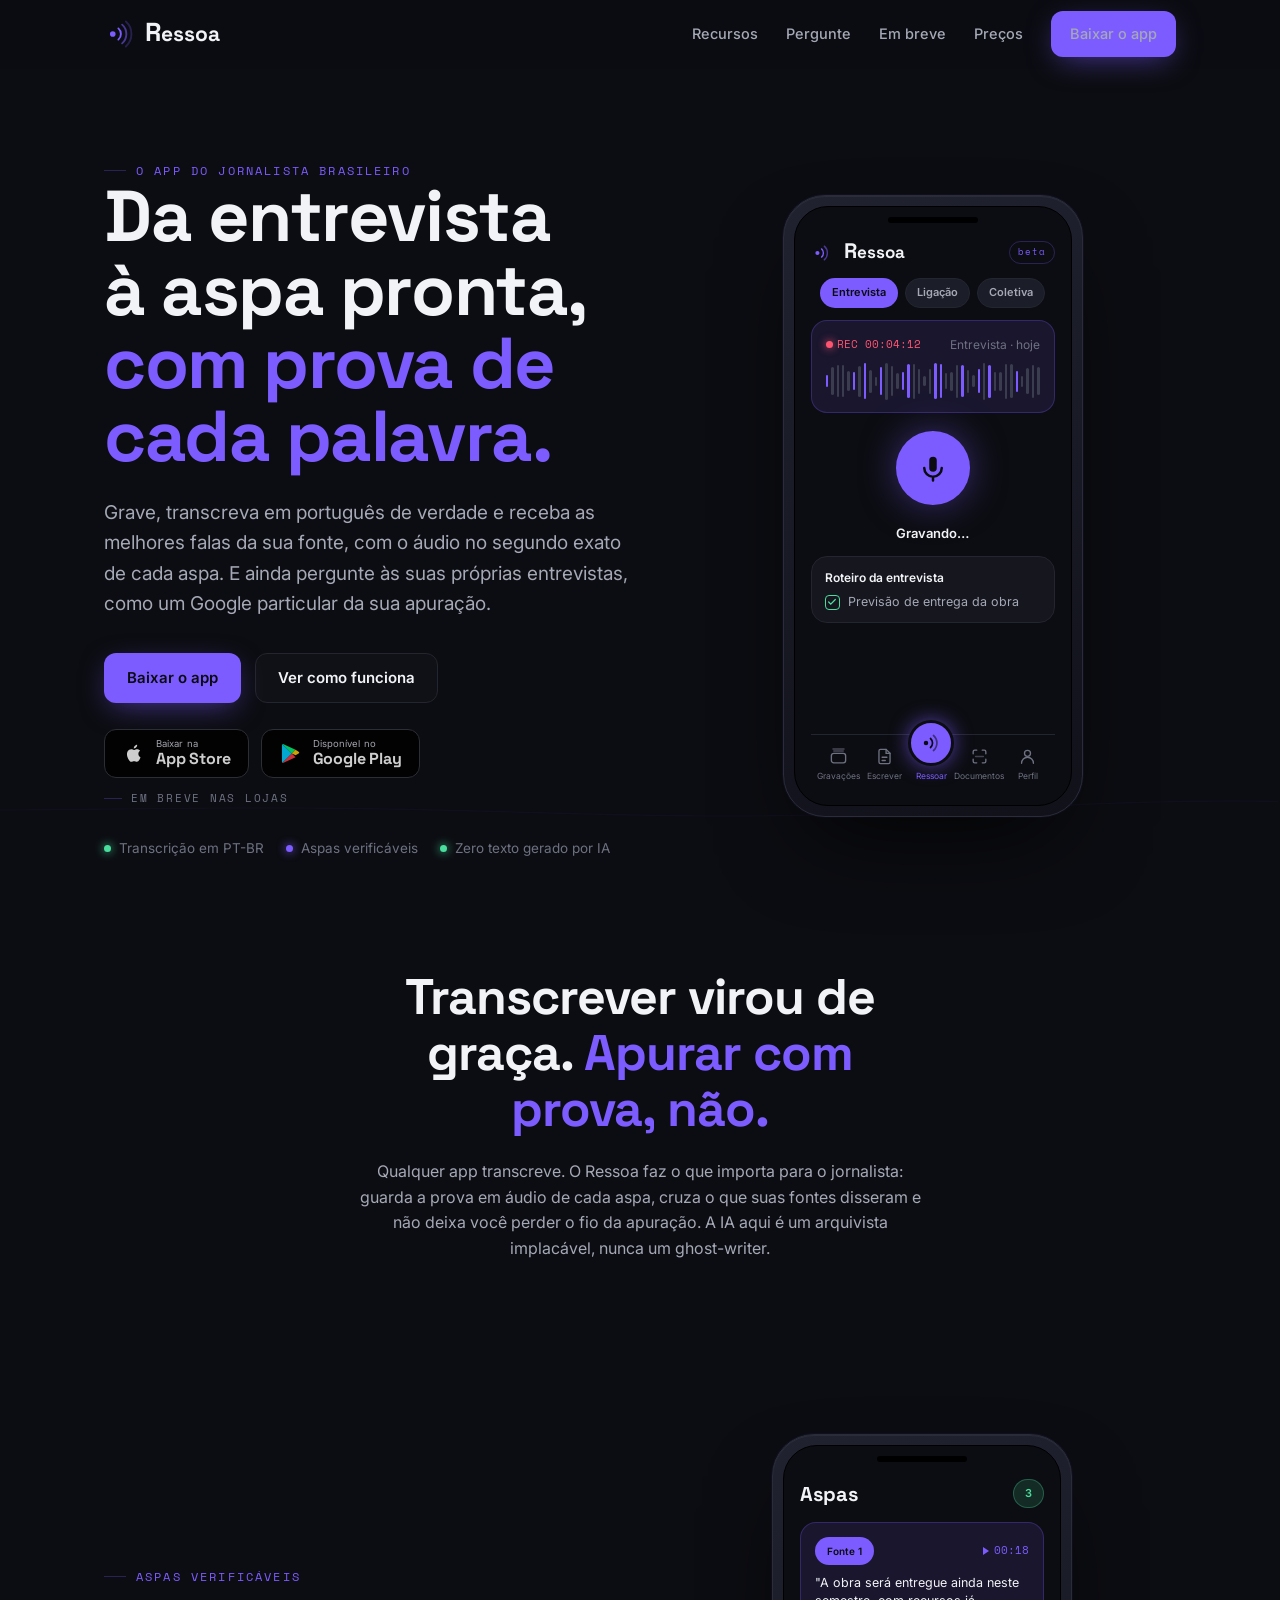
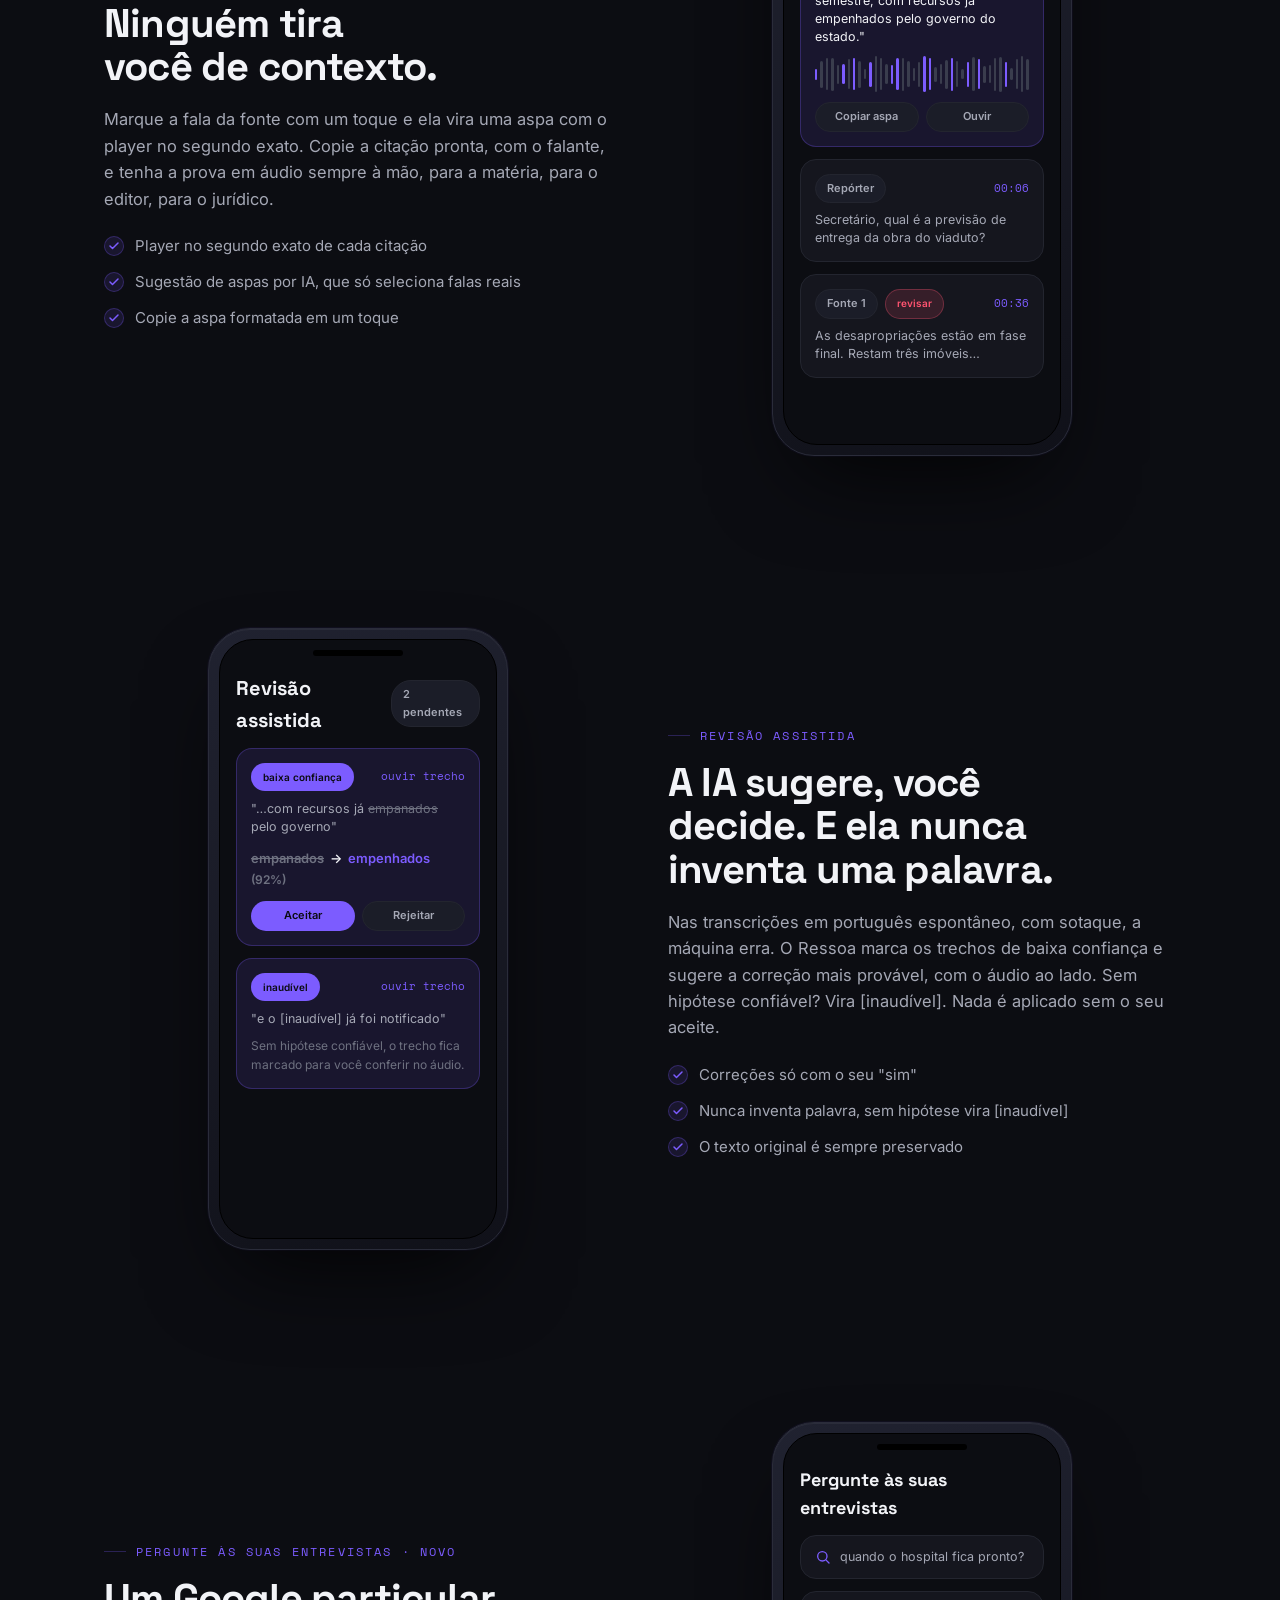
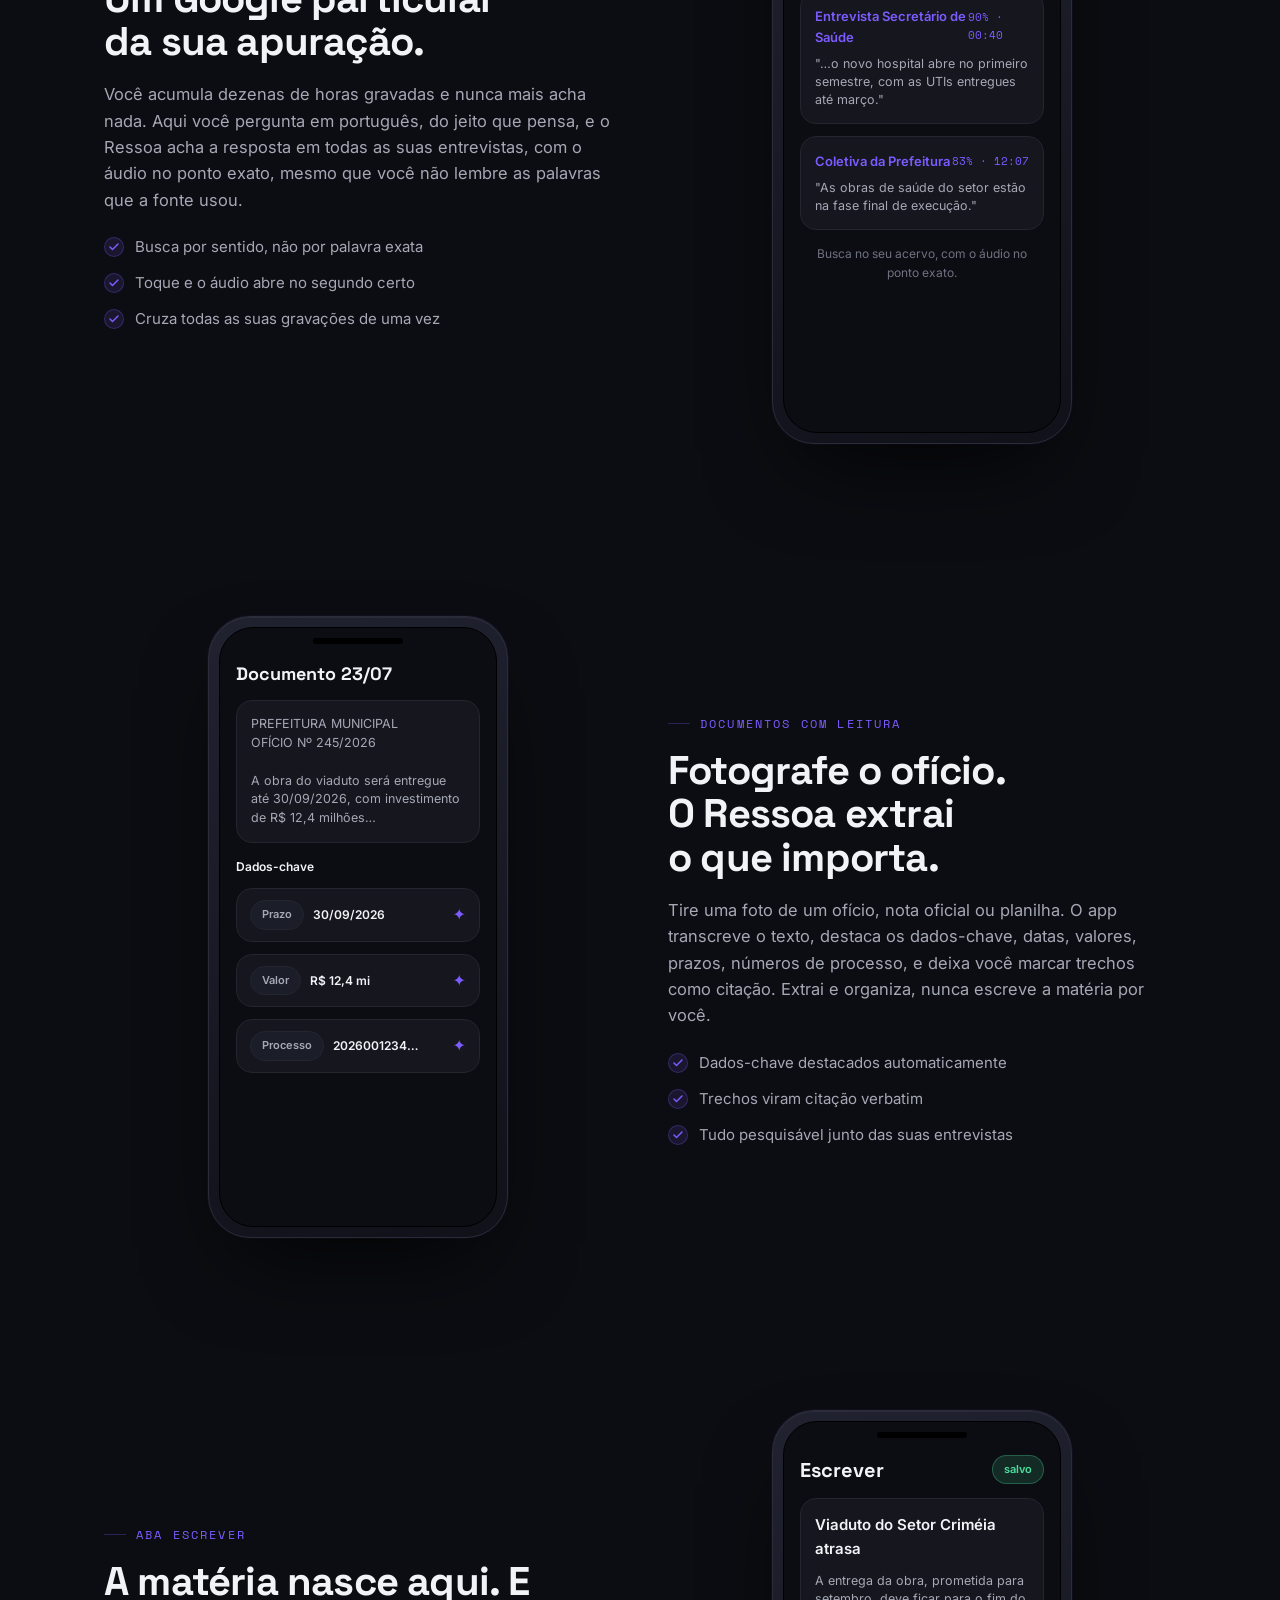
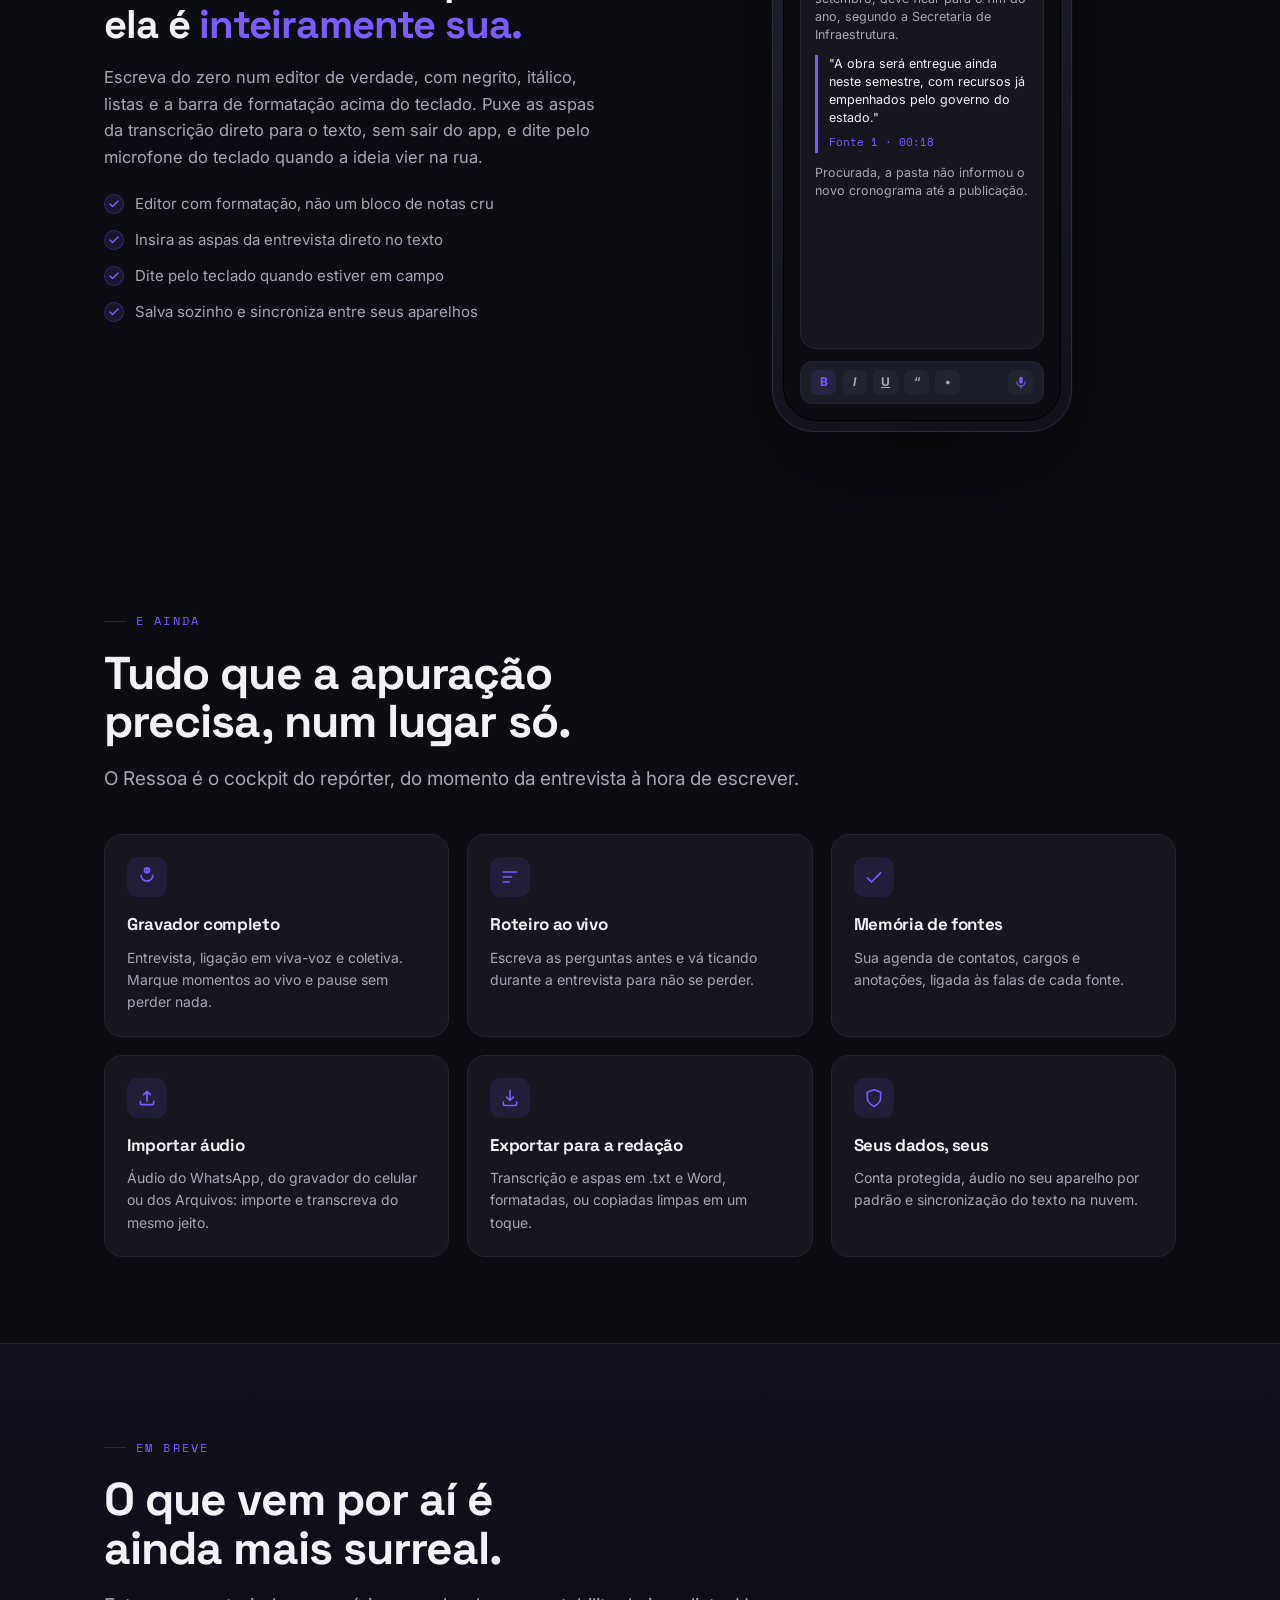
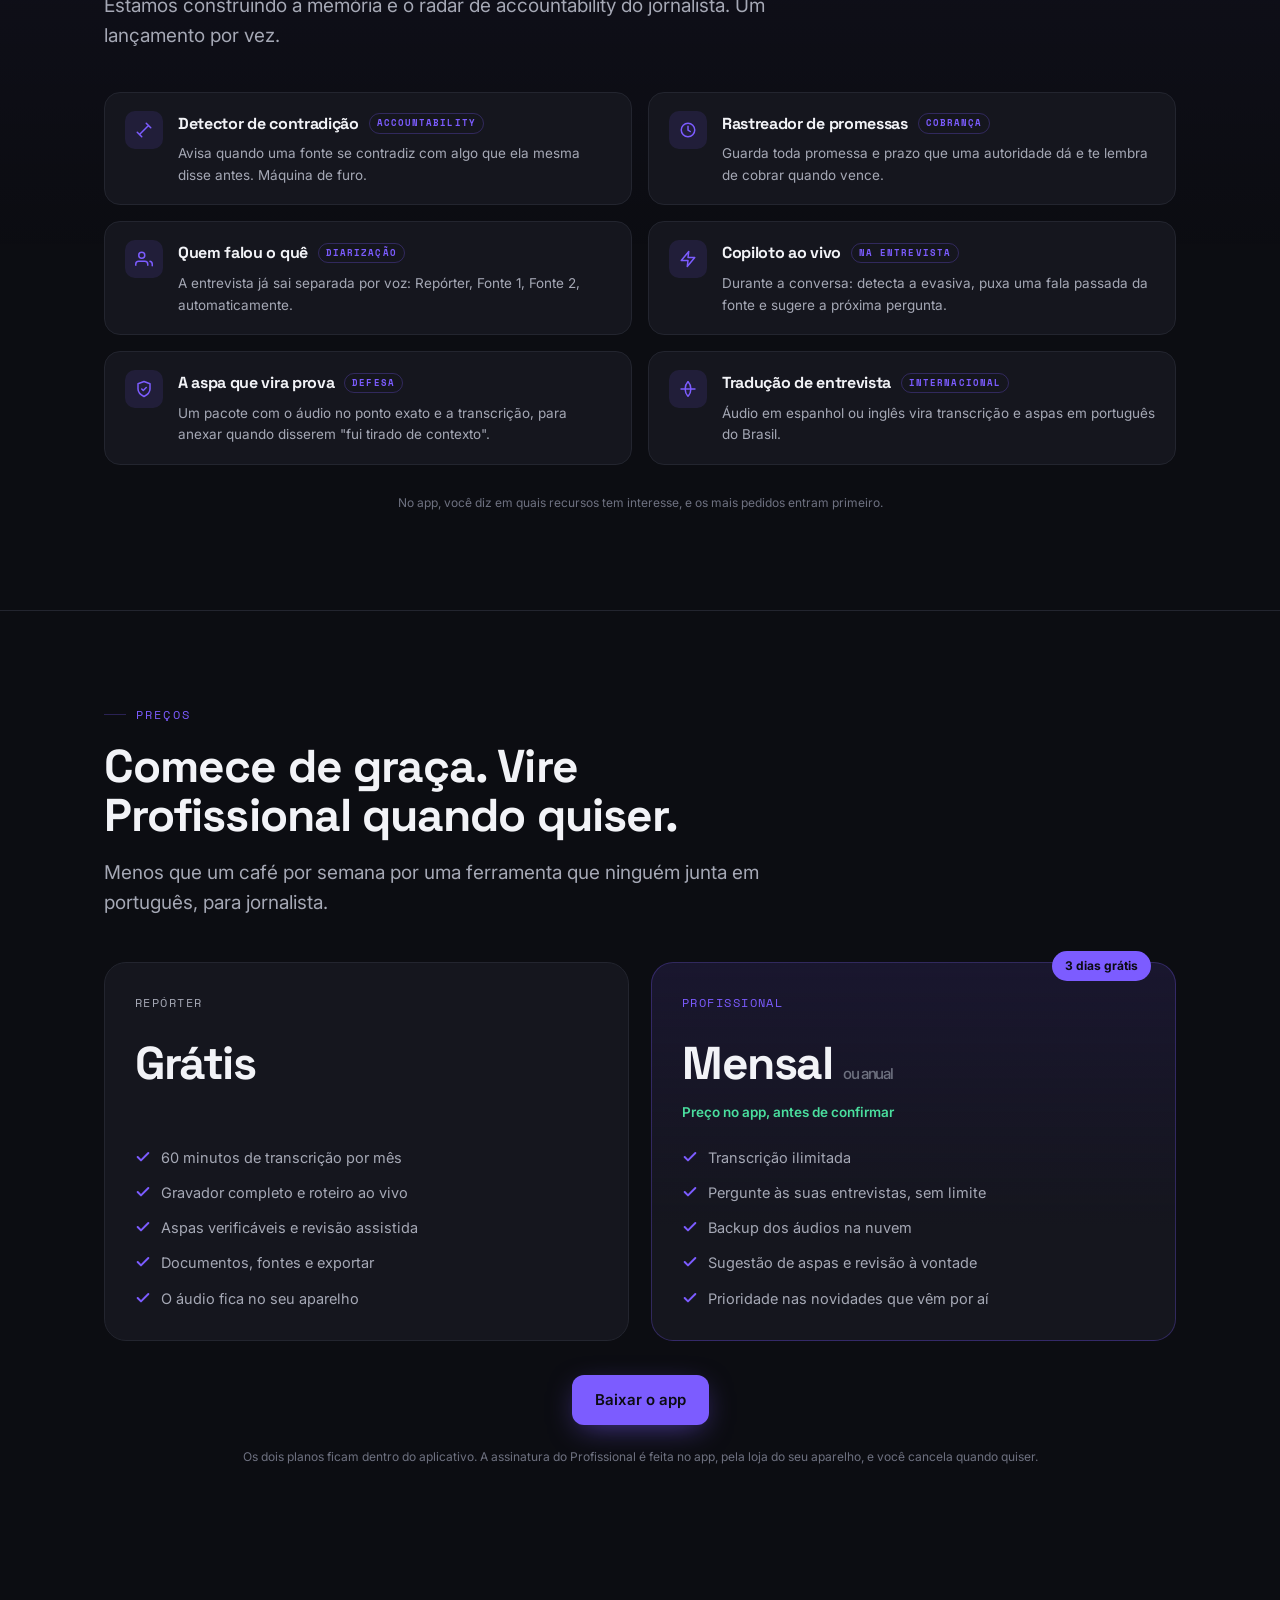
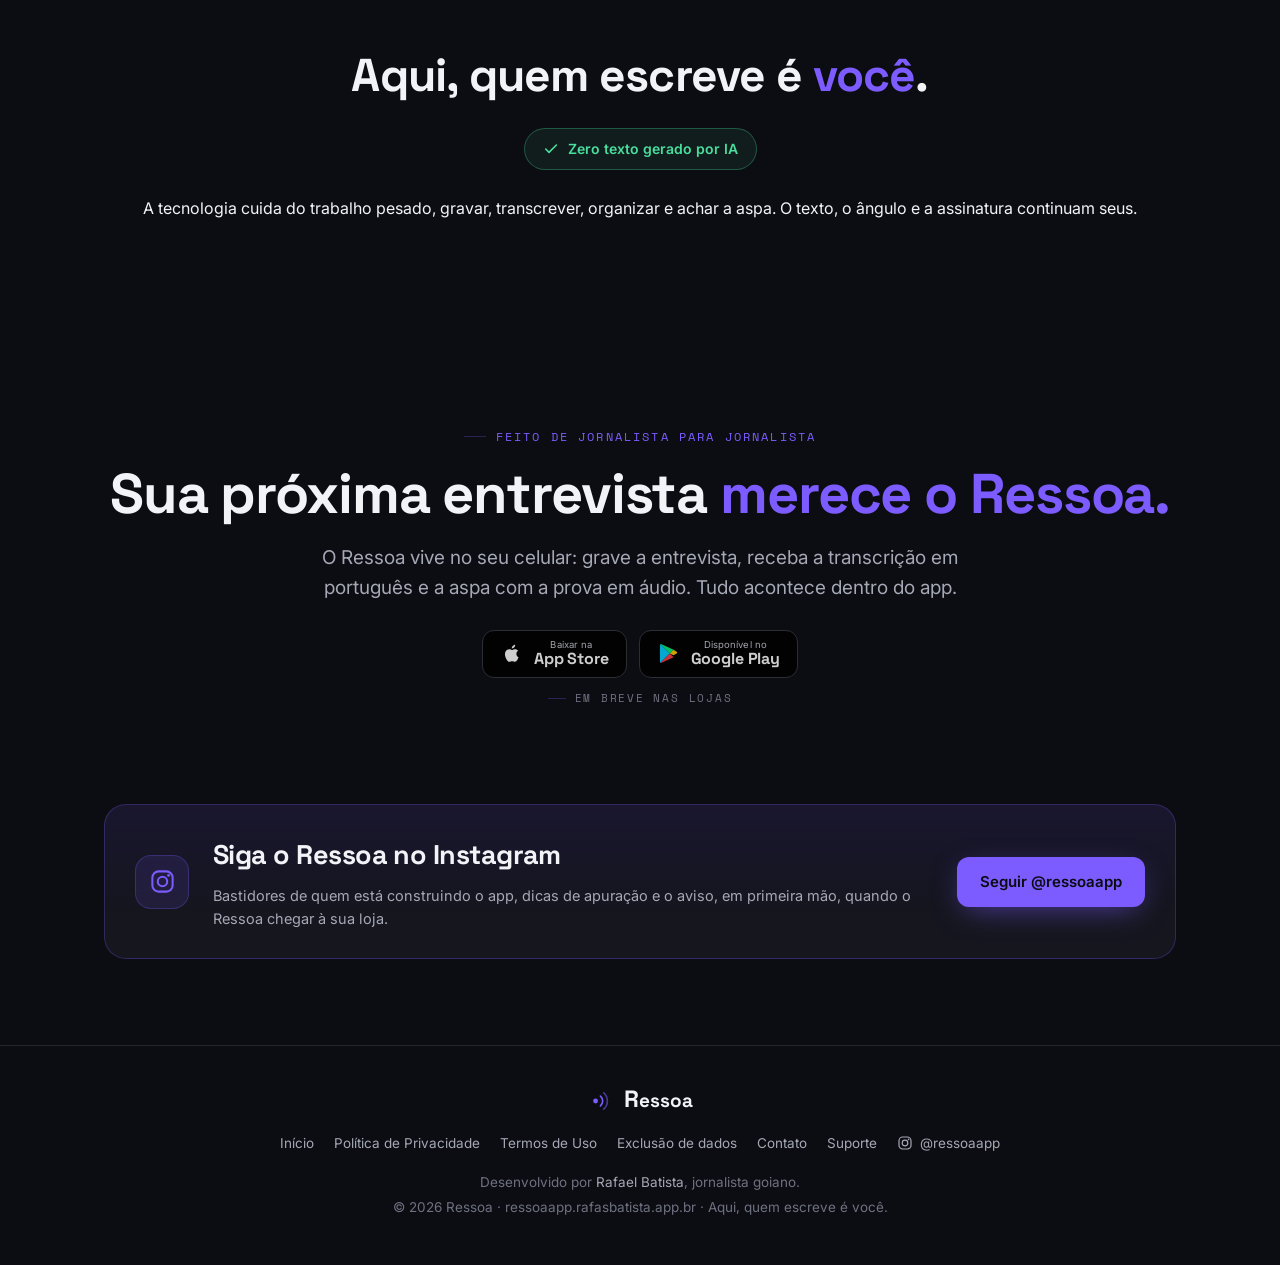
==== commit 854fbf2c: "Liga o credito do rodape ao site pessoal "Desenvolvido por Rafael Batista" agora aponta para rafasba" ====
--- a/index.html
+++ b/index.html
@@ -793,7 +793,7 @@
       </a>
     </div>
     <div class="foot-fina">
-      Desenvolvido por Rafael Batista, jornalista goiano.<br>
+      Desenvolvido por <a href="https://rafasbatista.app.br/" target="_blank" rel="noopener">Rafael Batista</a>, jornalista goiano.<br>
       © 2026 Ressoa · ressoaapp.rafasbatista.app.br · Aqui, quem escreve é você.
     </div>
   </div>
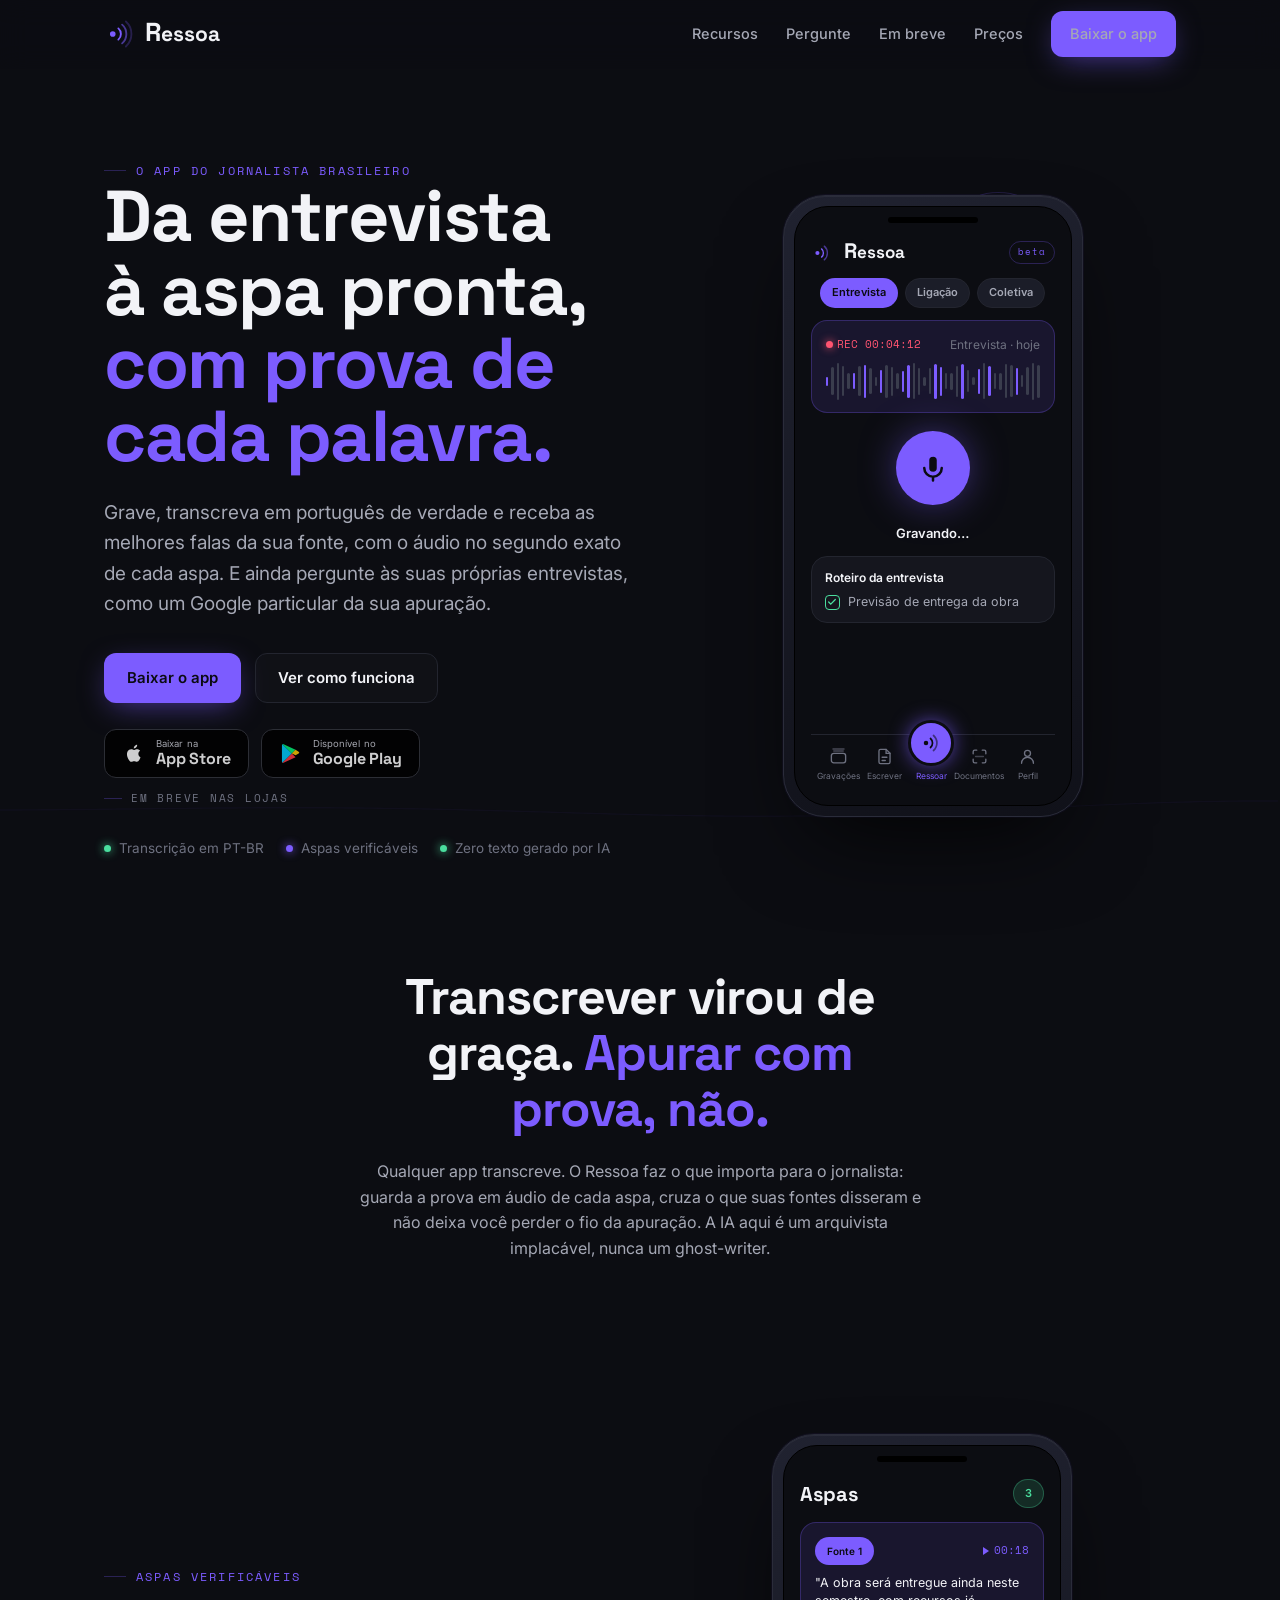
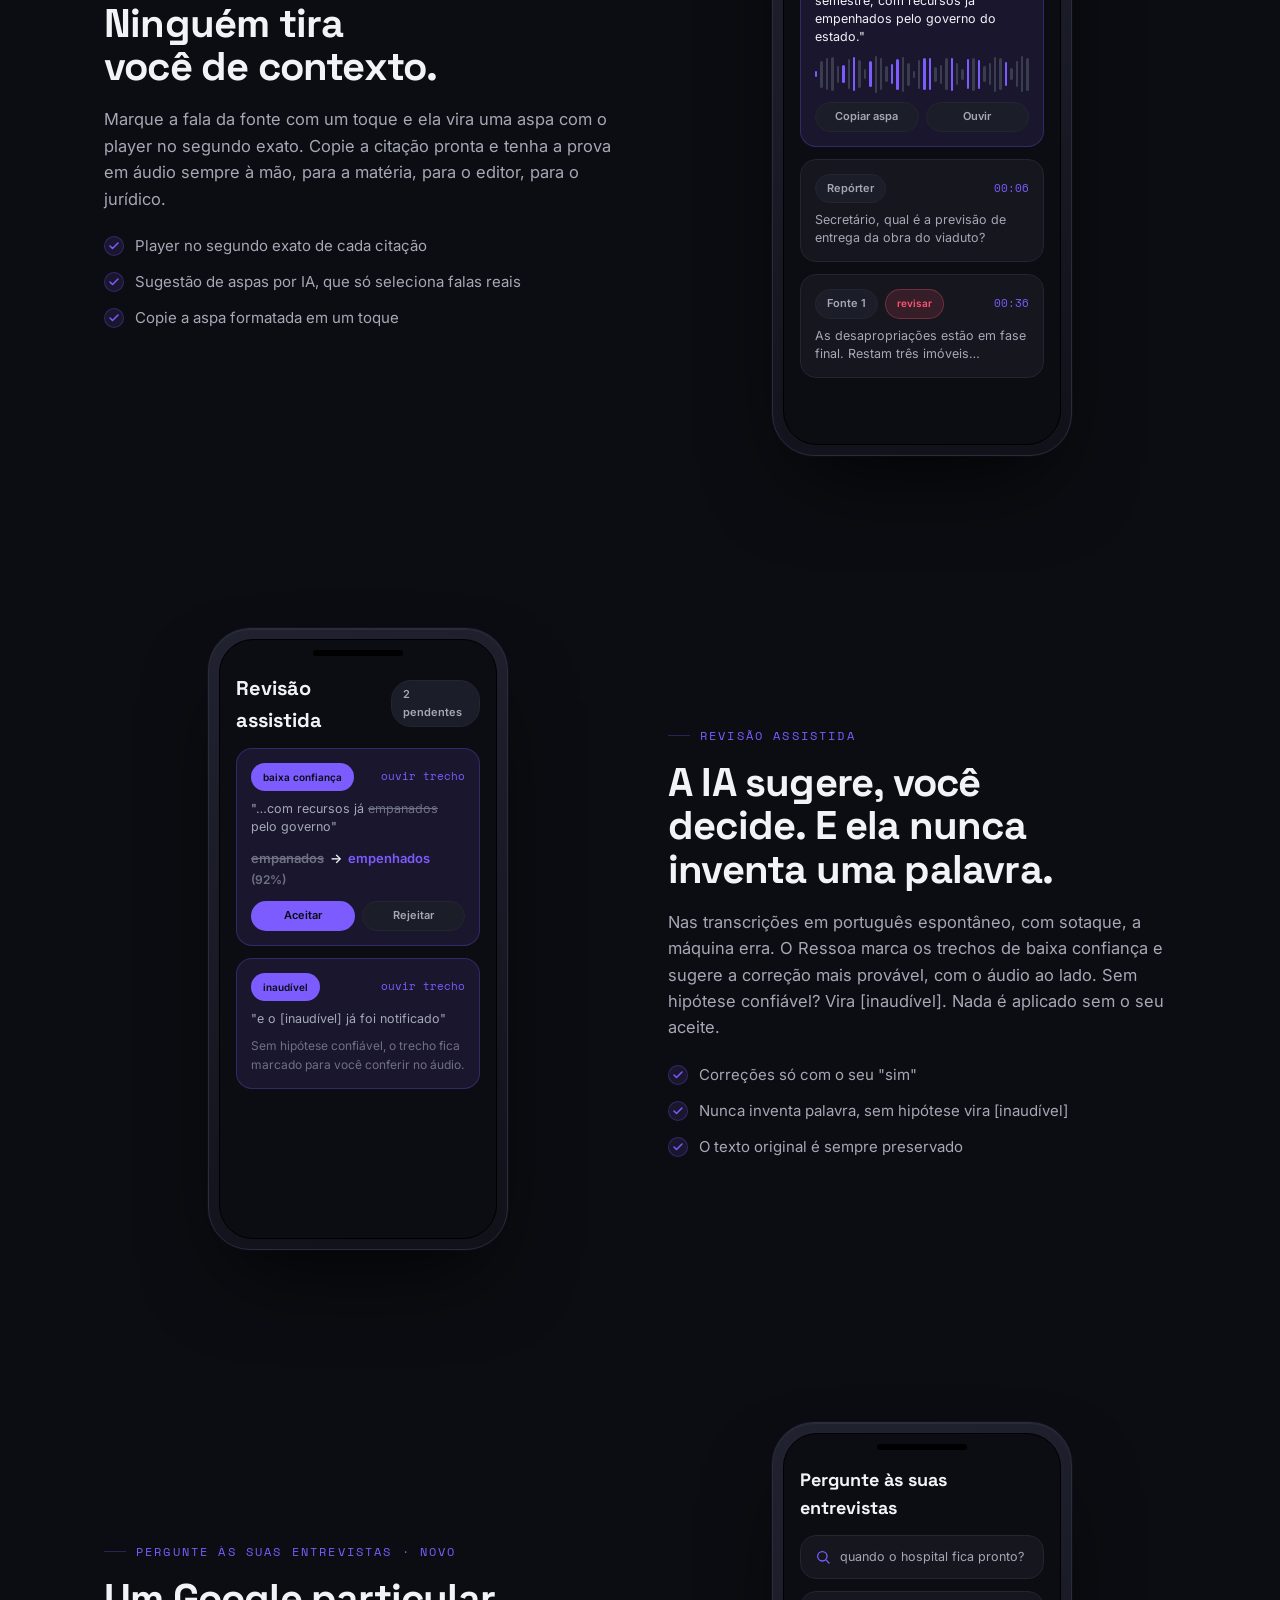
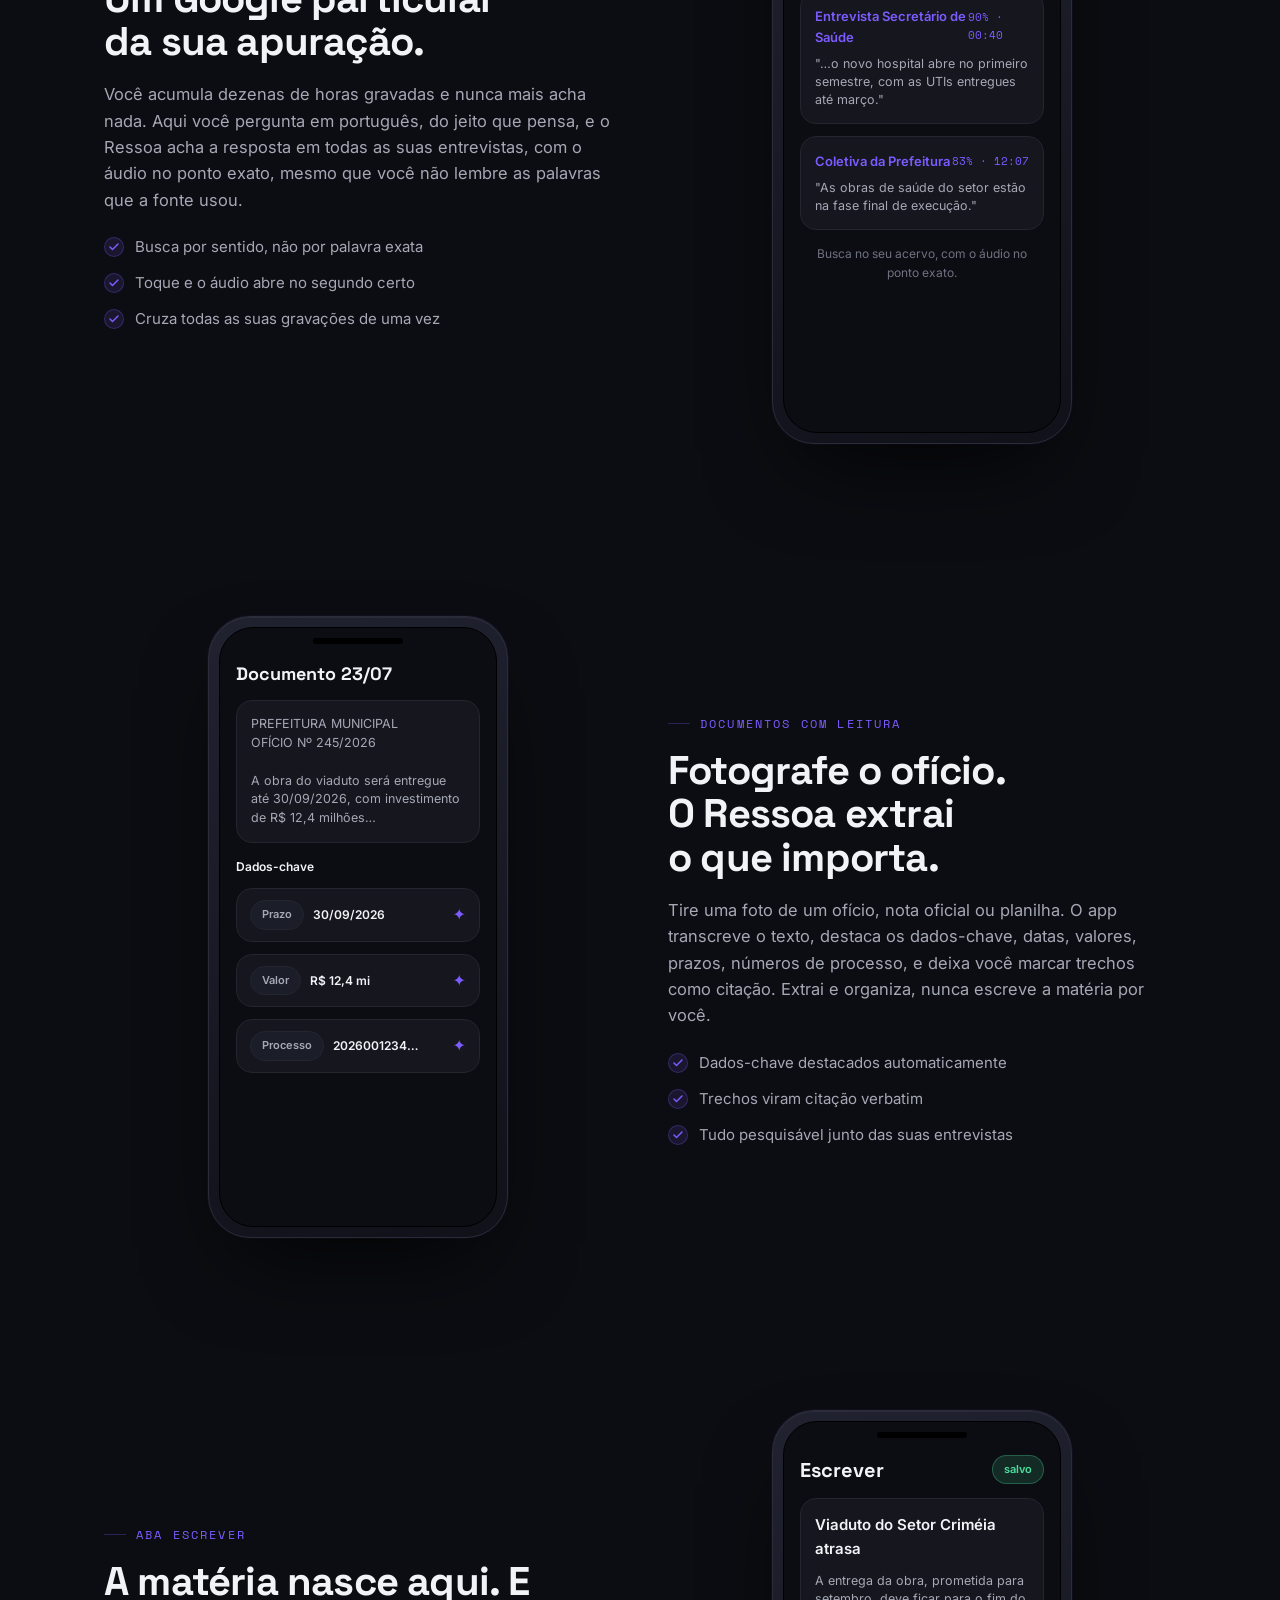
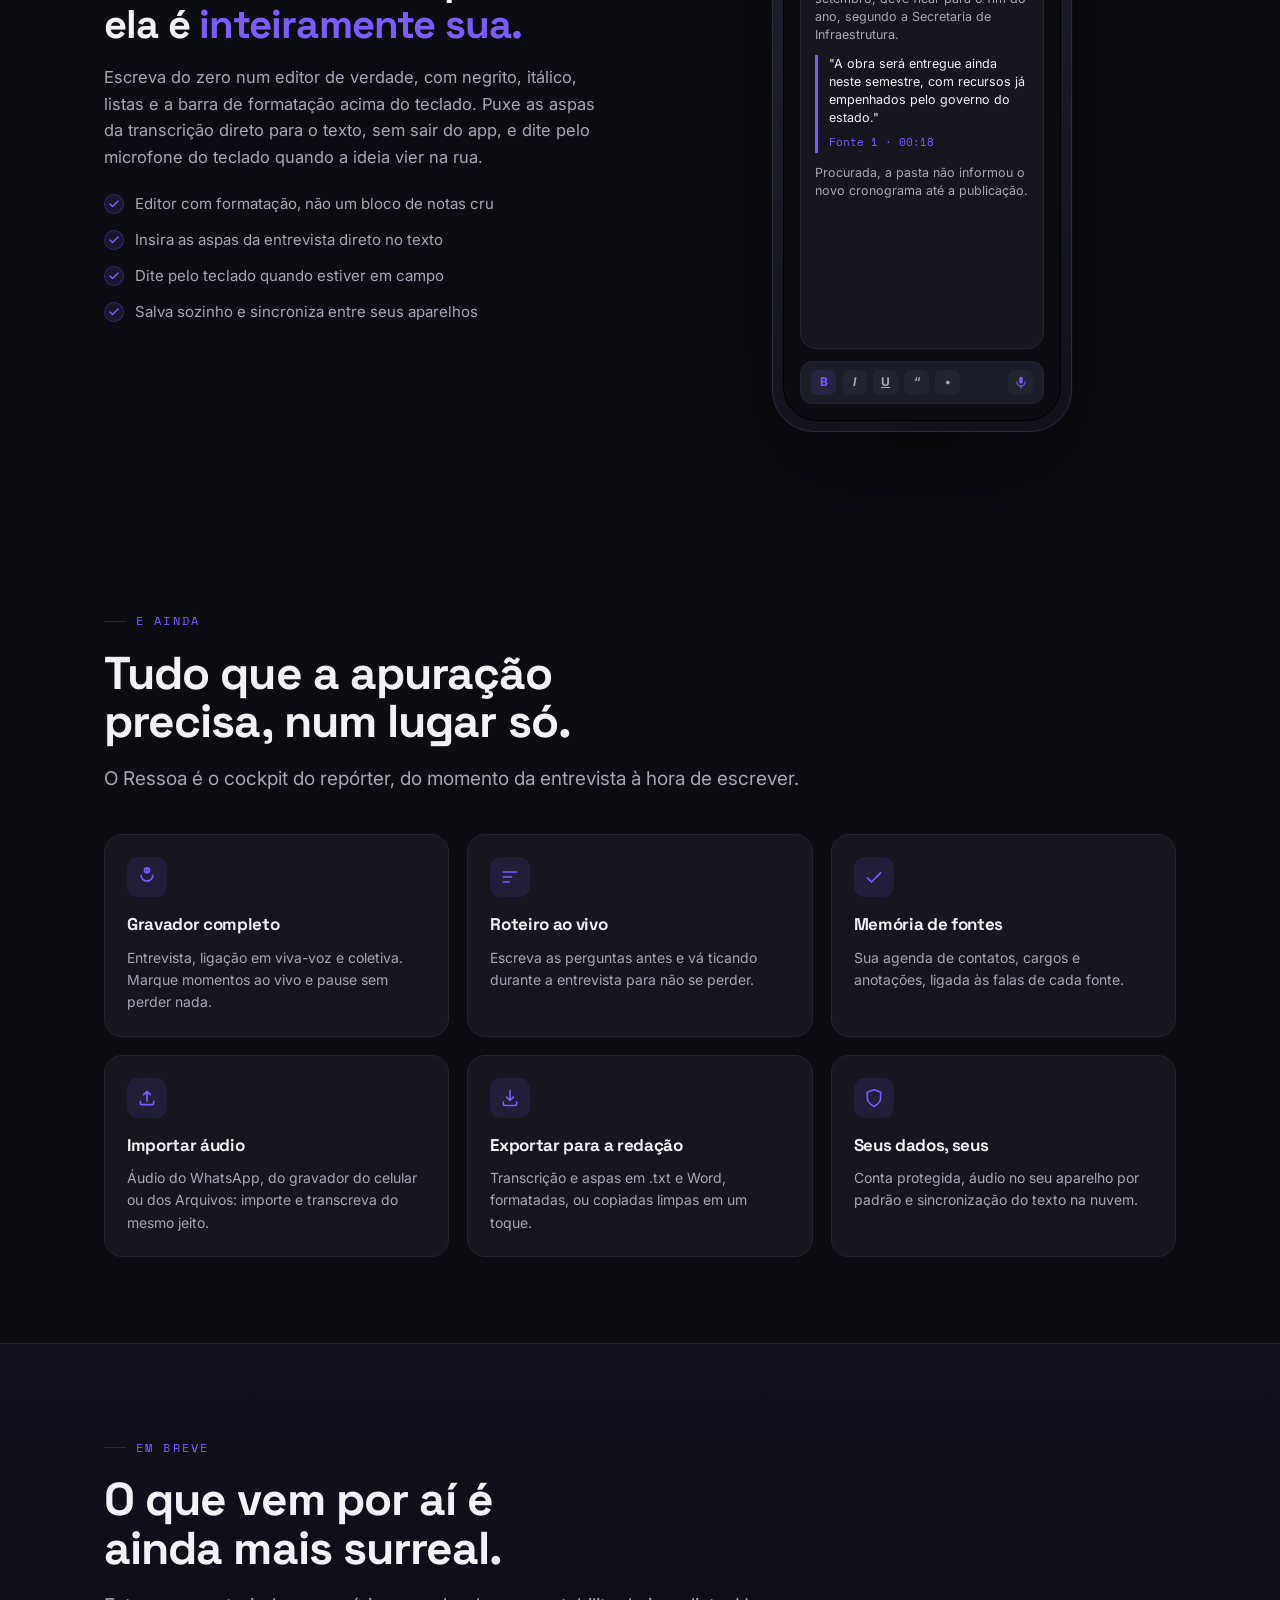
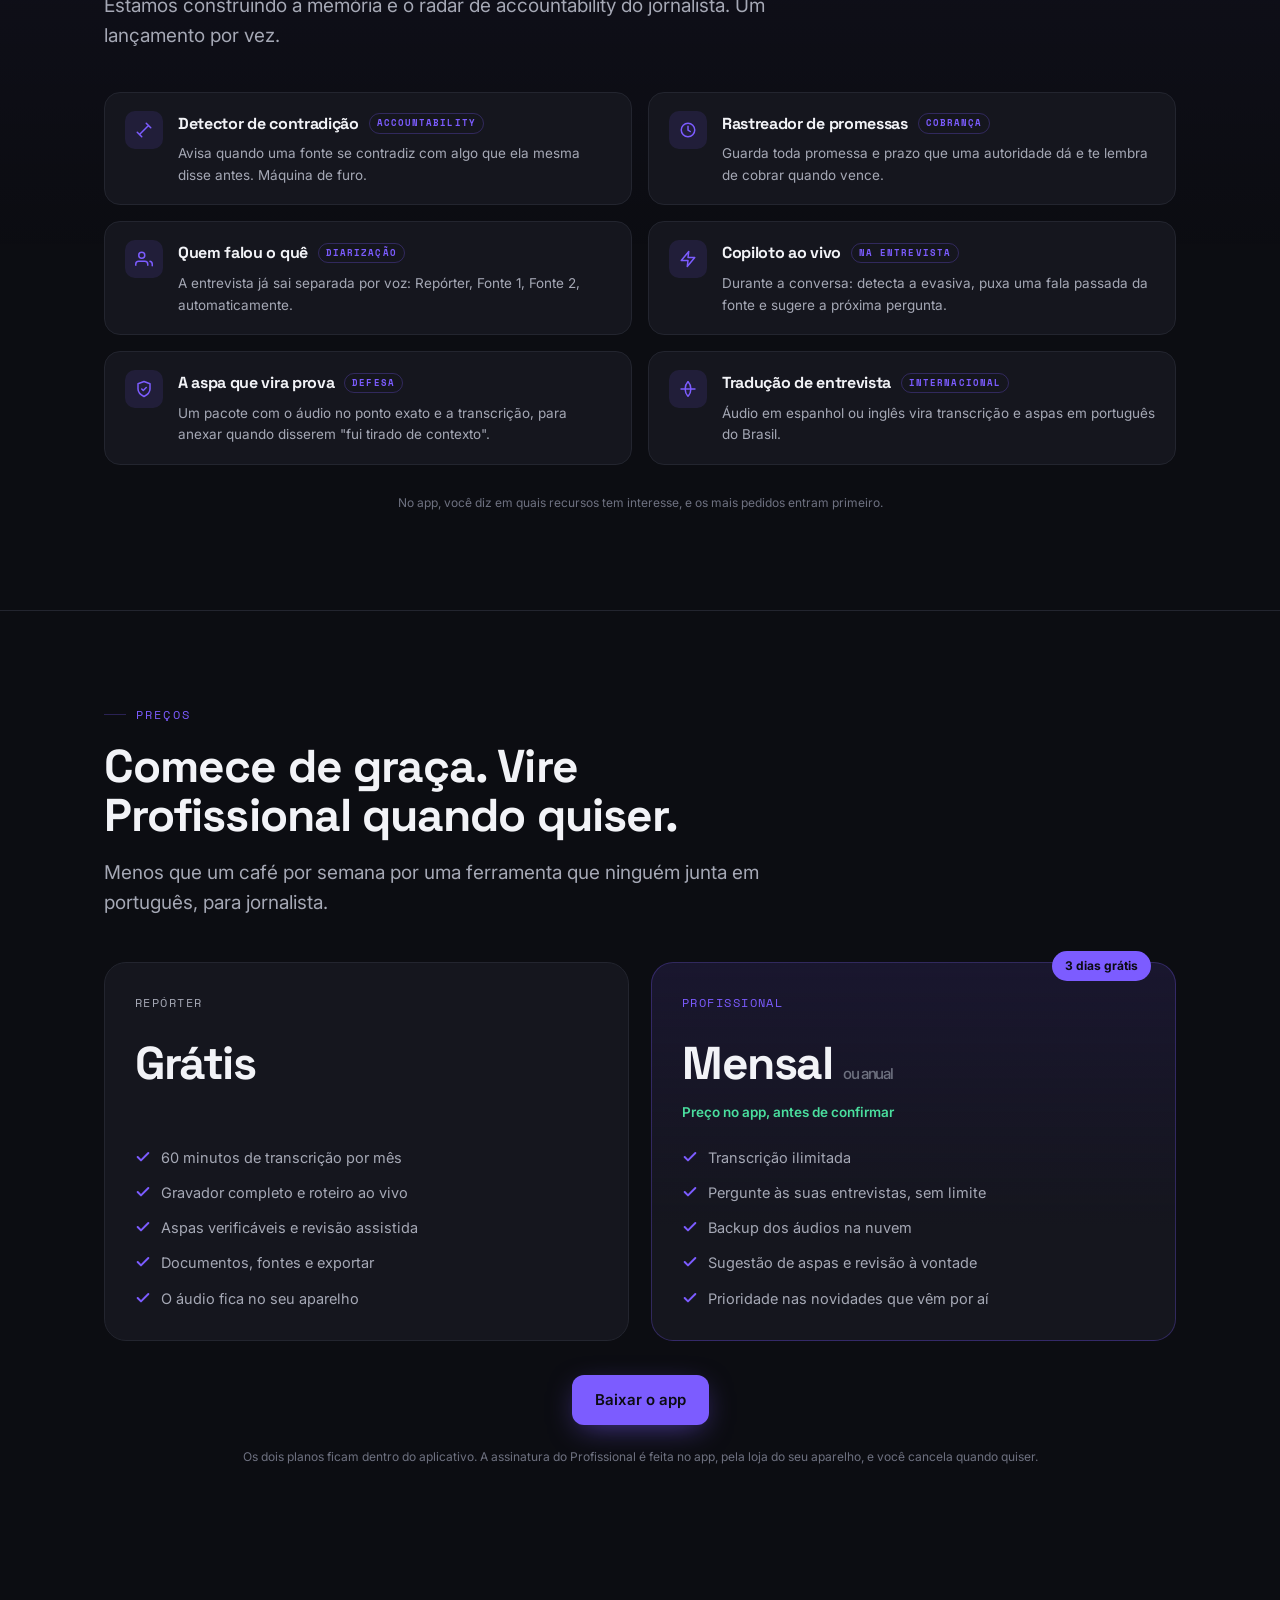
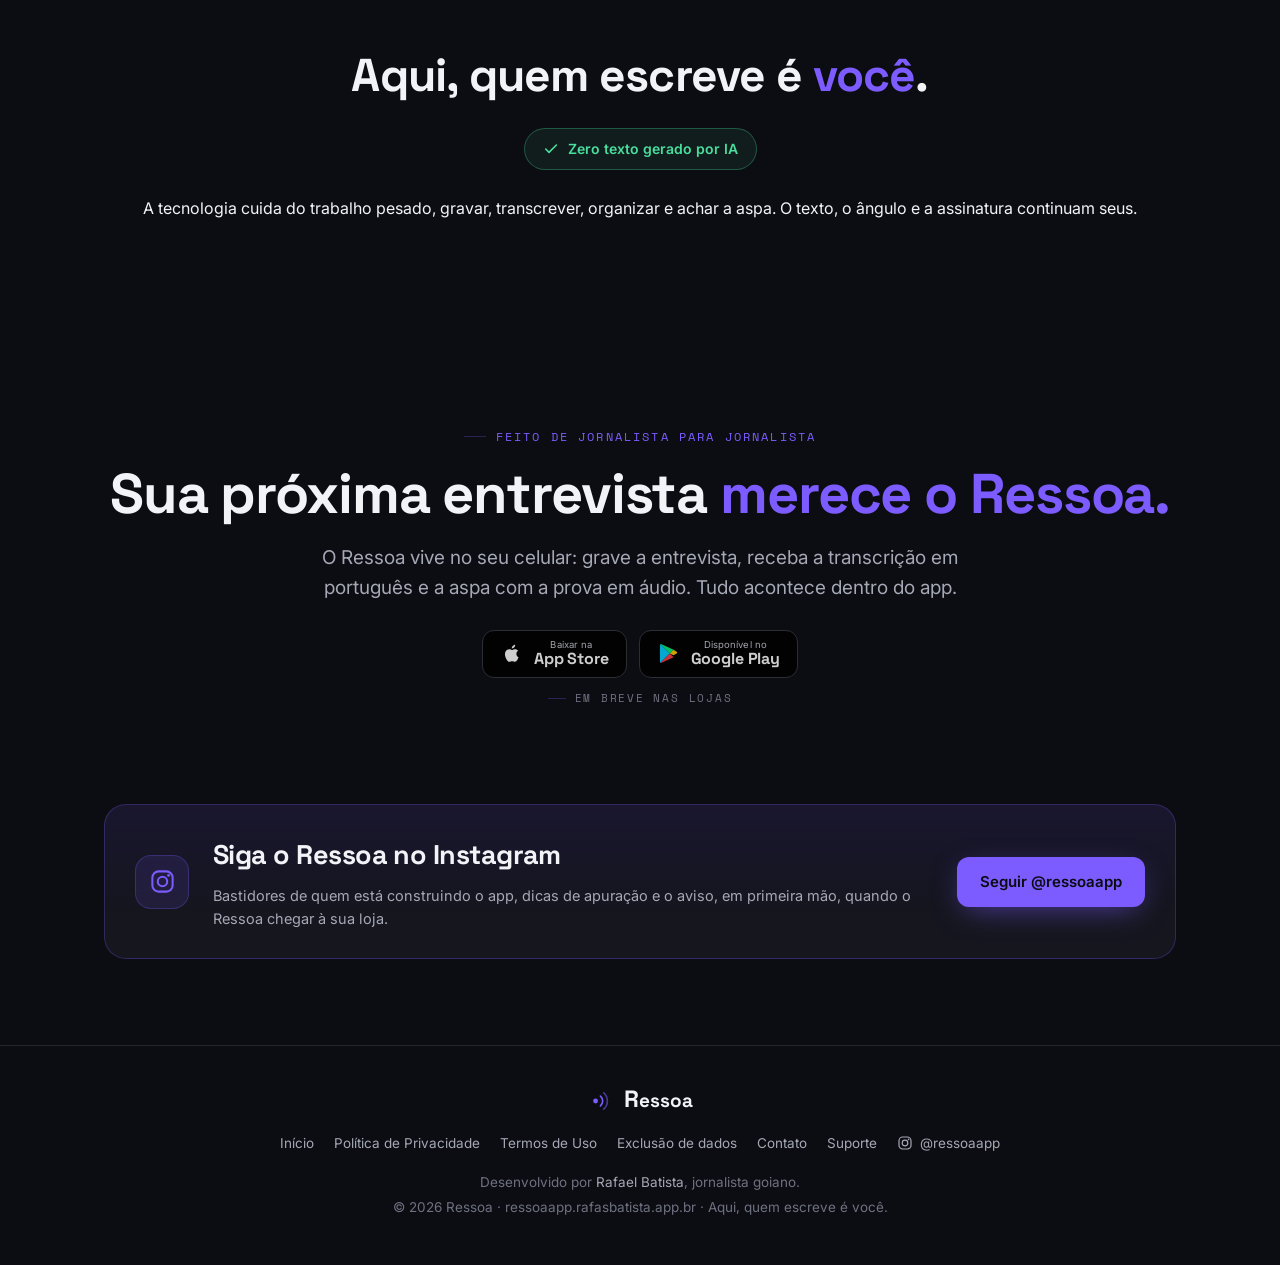
==== commit 52a4882e: "Tira 'com o falante' da descricao da aspa O app nao faz separacao de falantes hoje; ela esta correta" ====
--- a/index.html
+++ b/index.html
@@ -428,7 +428,7 @@
     <div class="copy reveal">
       <span class="eyebrow">Aspas verificáveis</span>
       <h2>Ninguém tira você de contexto.</h2>
-      <p>Marque a fala da fonte com um toque e ela vira uma aspa com o player no segundo exato. Copie a citação pronta, com o falante, e tenha a prova em áudio sempre à mão, para a matéria, para o editor, para o jurídico.</p>
+      <p>Marque a fala da fonte com um toque e ela vira uma aspa com o player no segundo exato. Copie a citação pronta e tenha a prova em áudio sempre à mão, para a matéria, para o editor, para o jurídico.</p>
       <ul>
         <li>Player no segundo exato de cada citação</li>
         <li>Sugestão de aspas por IA, que só seleciona falas reais</li>
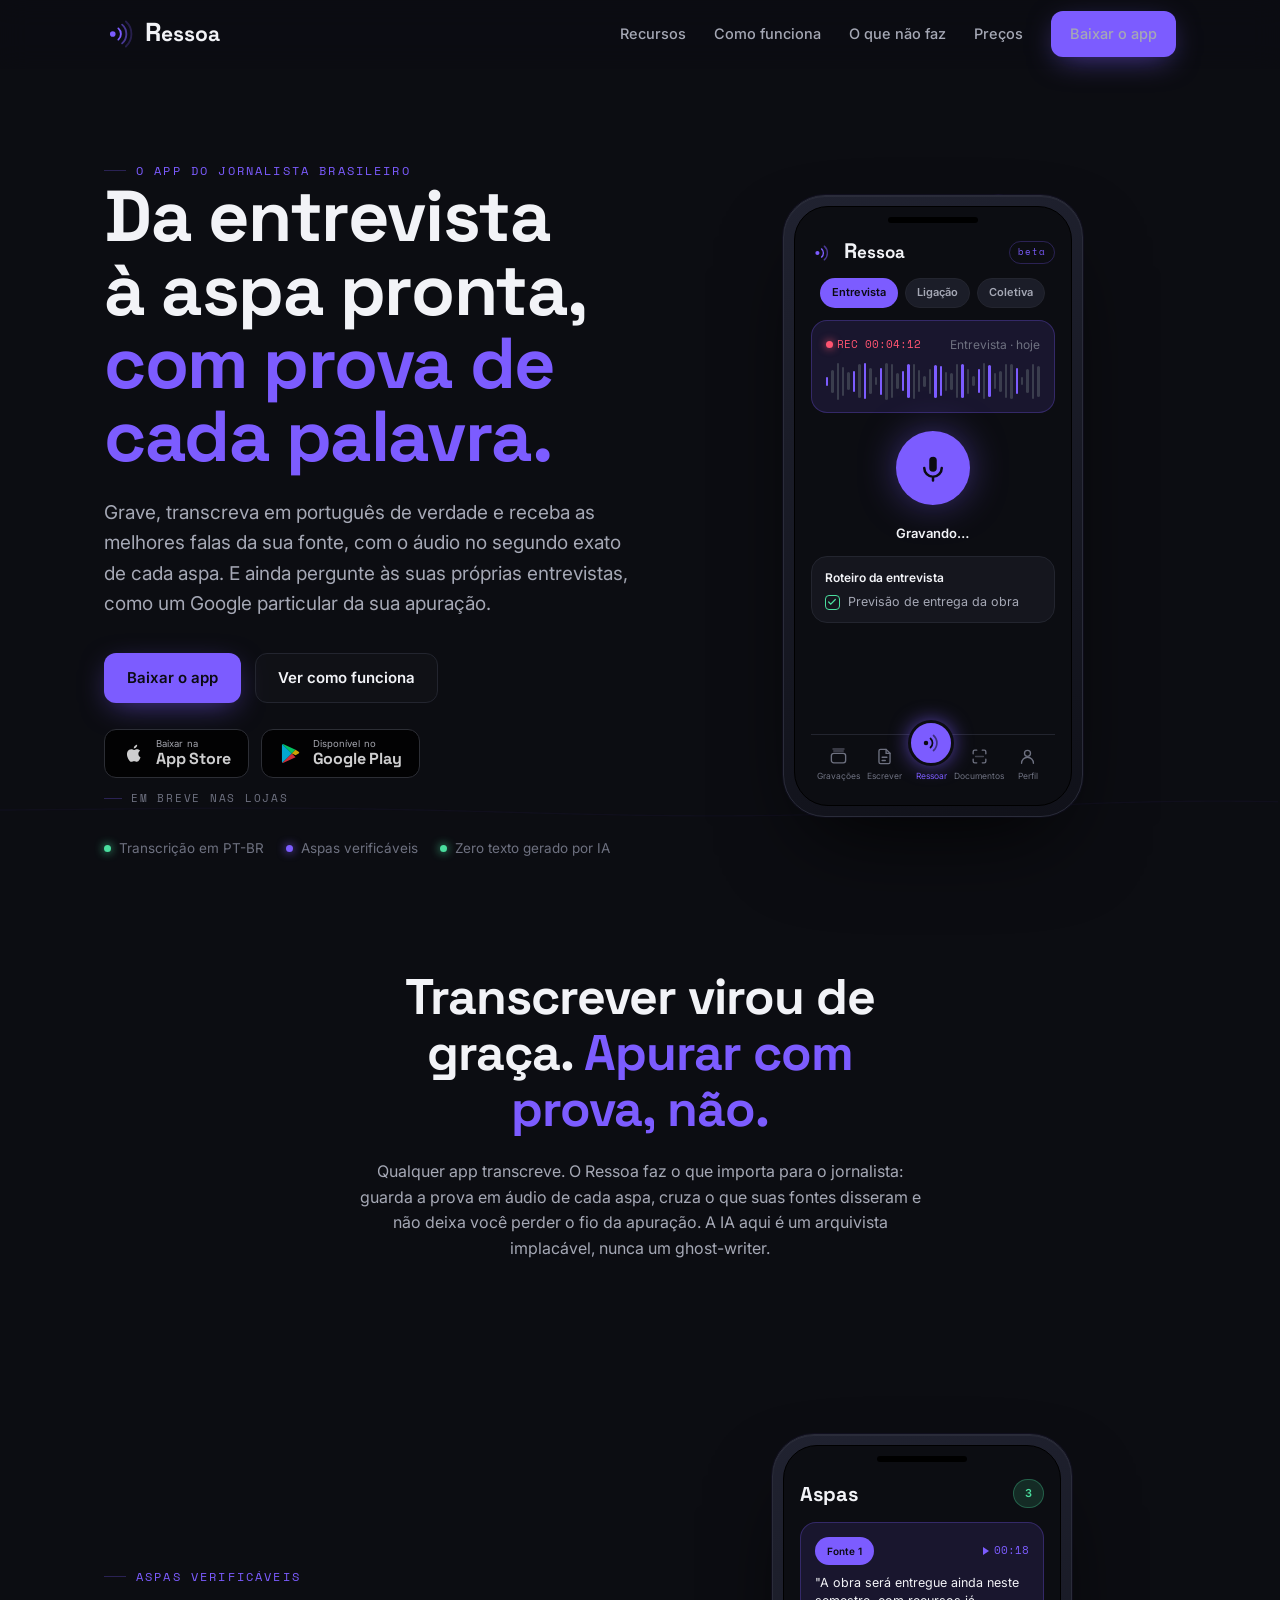
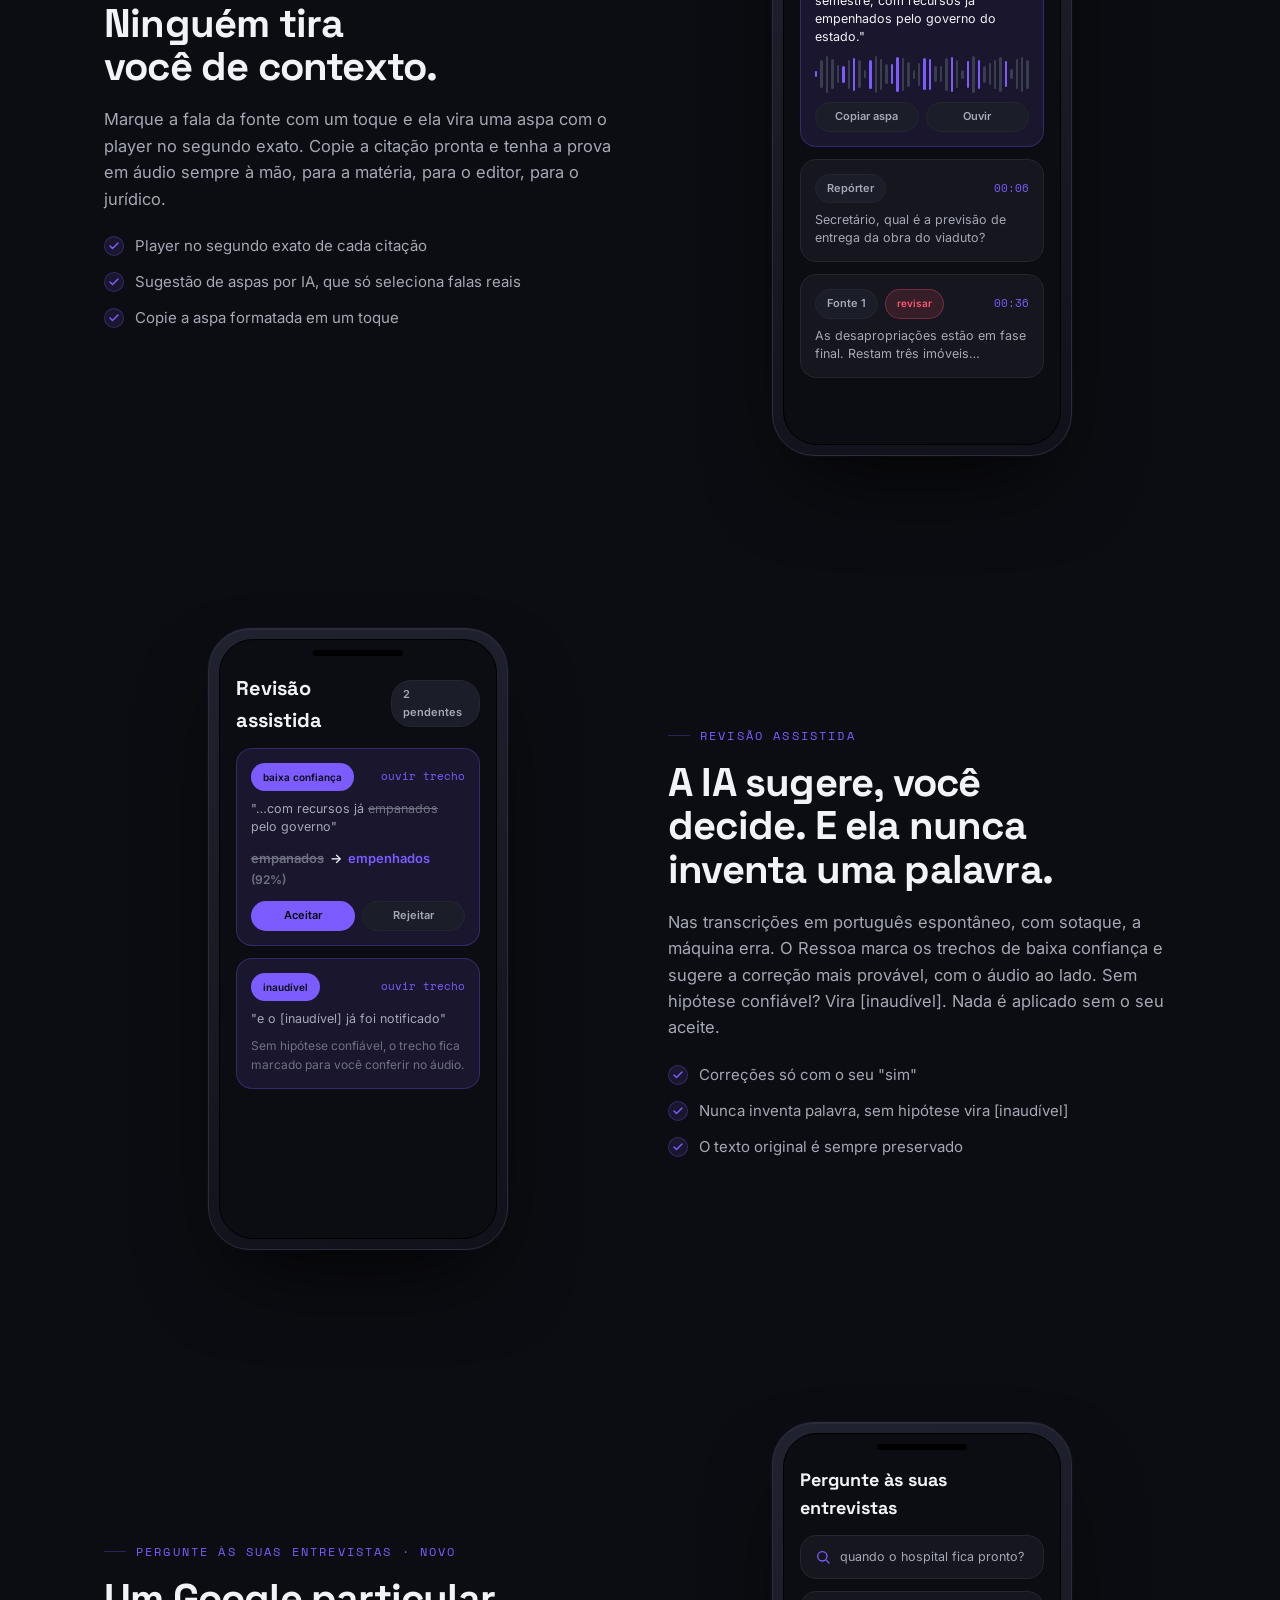
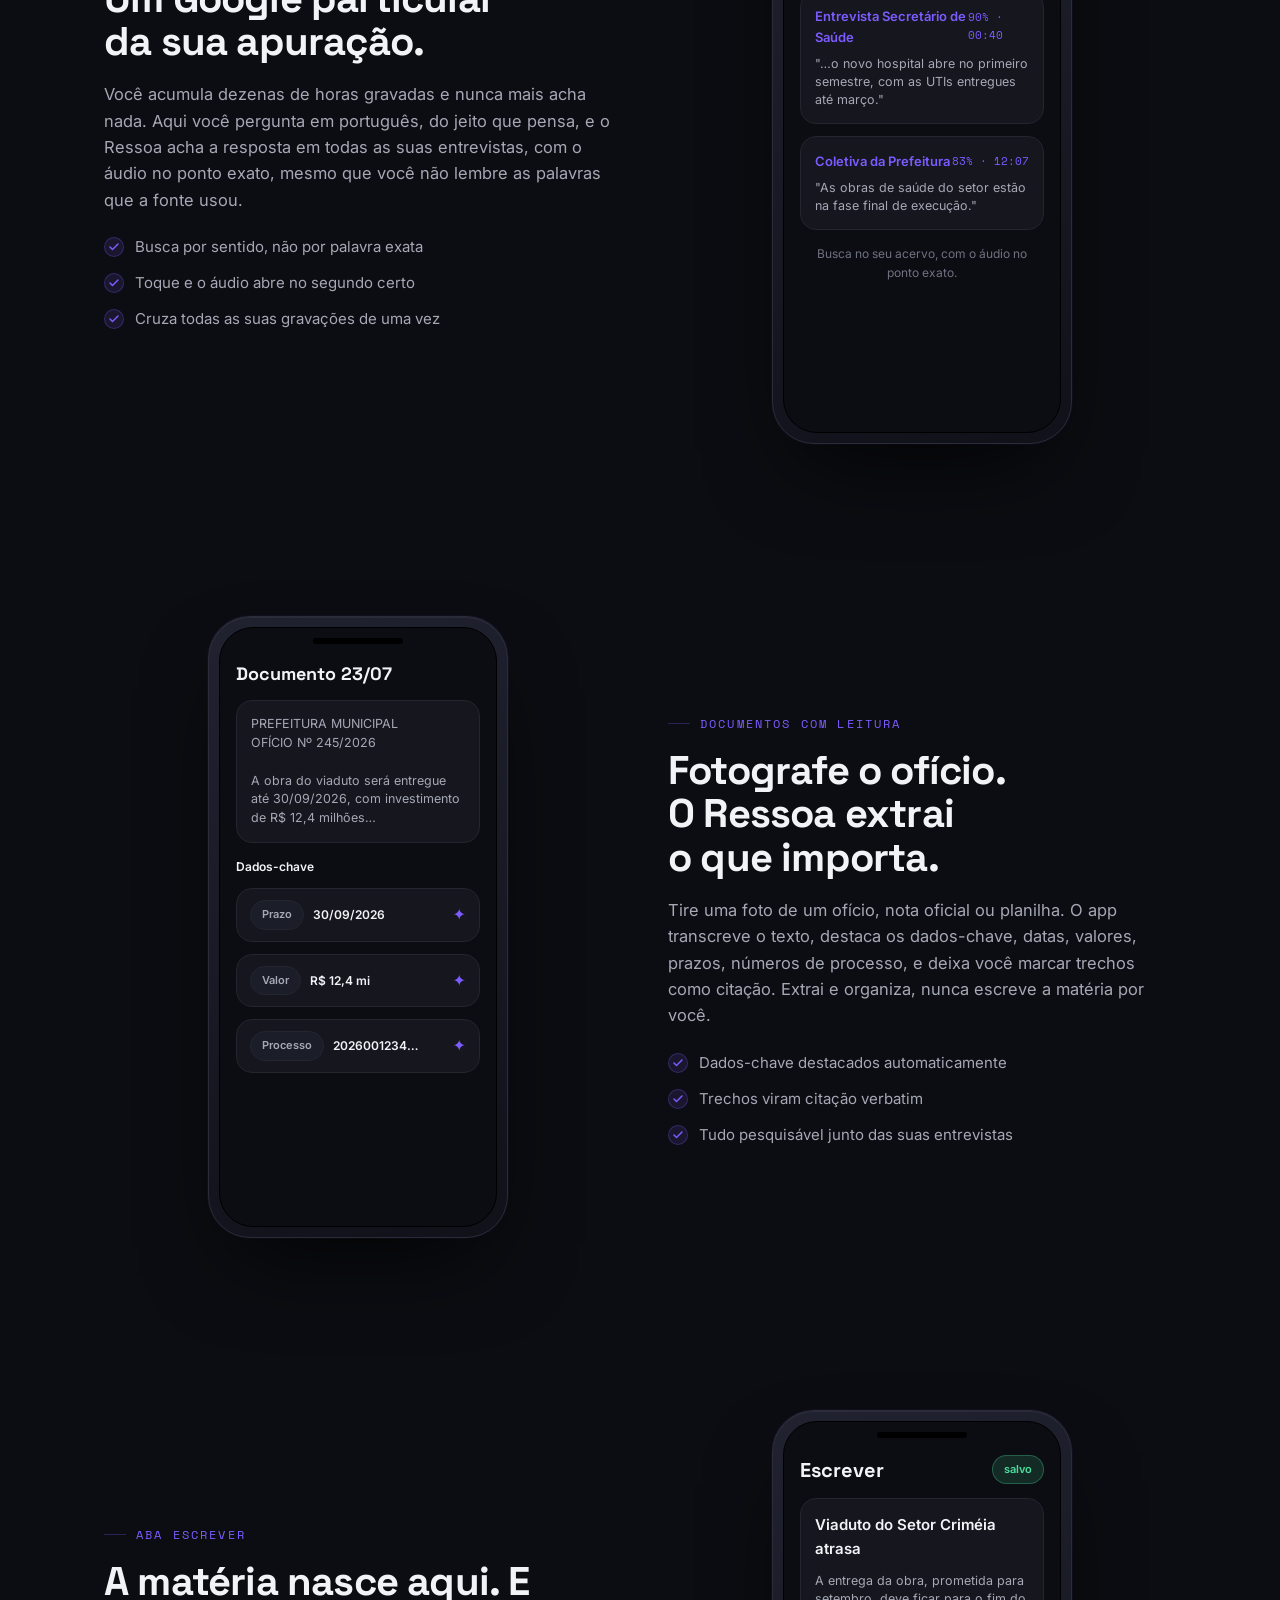
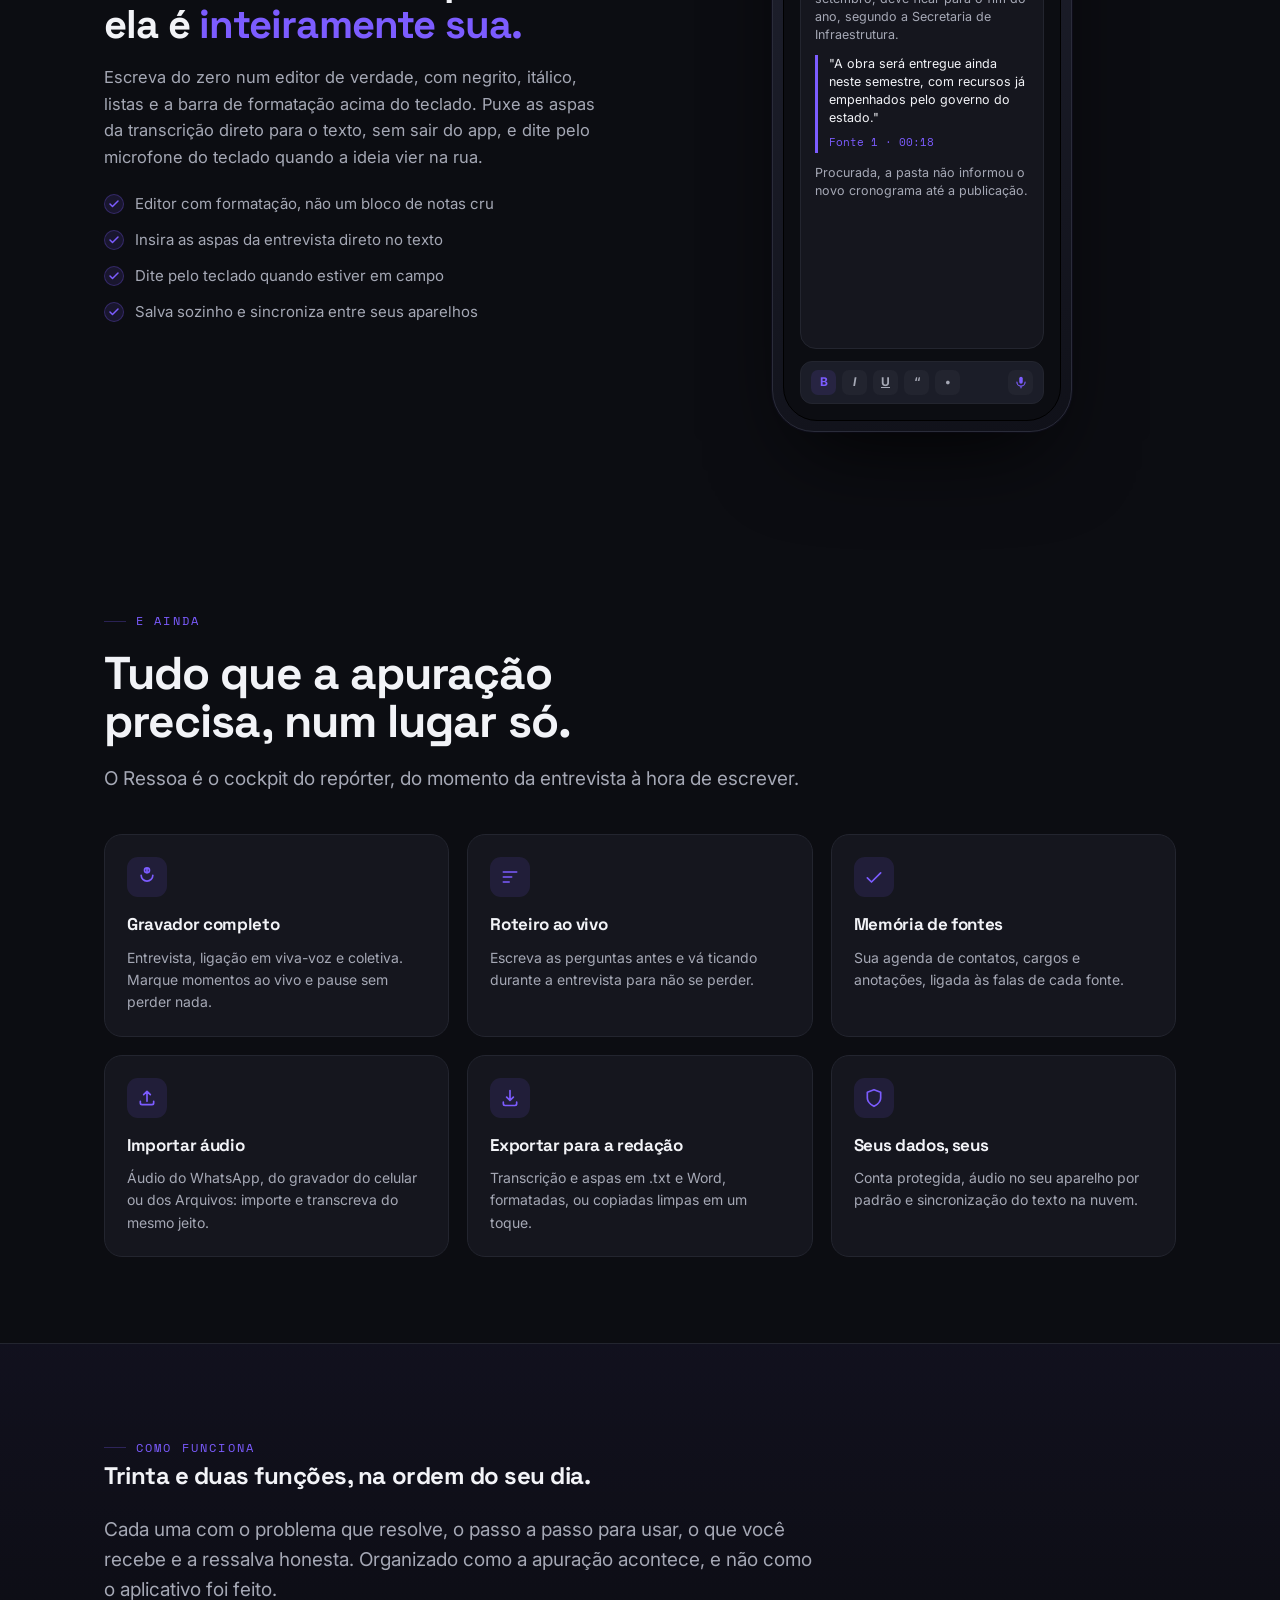
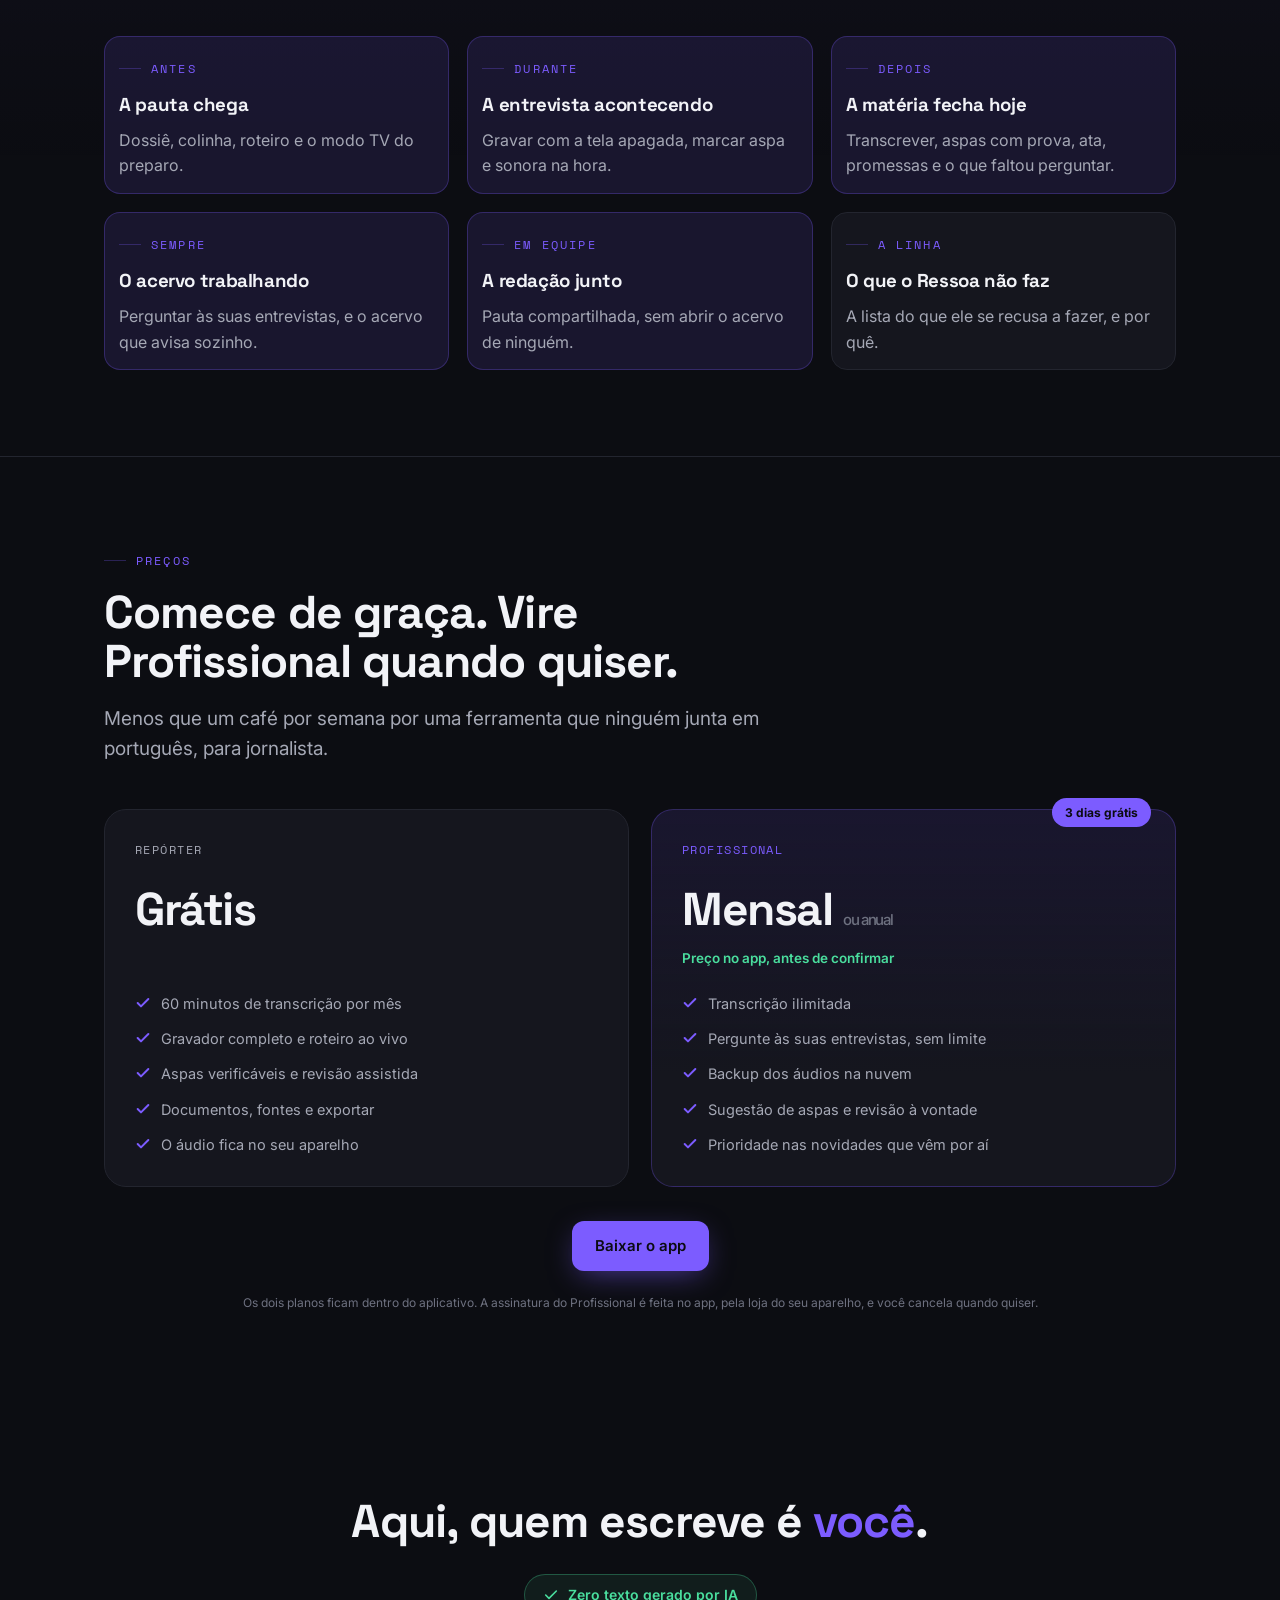
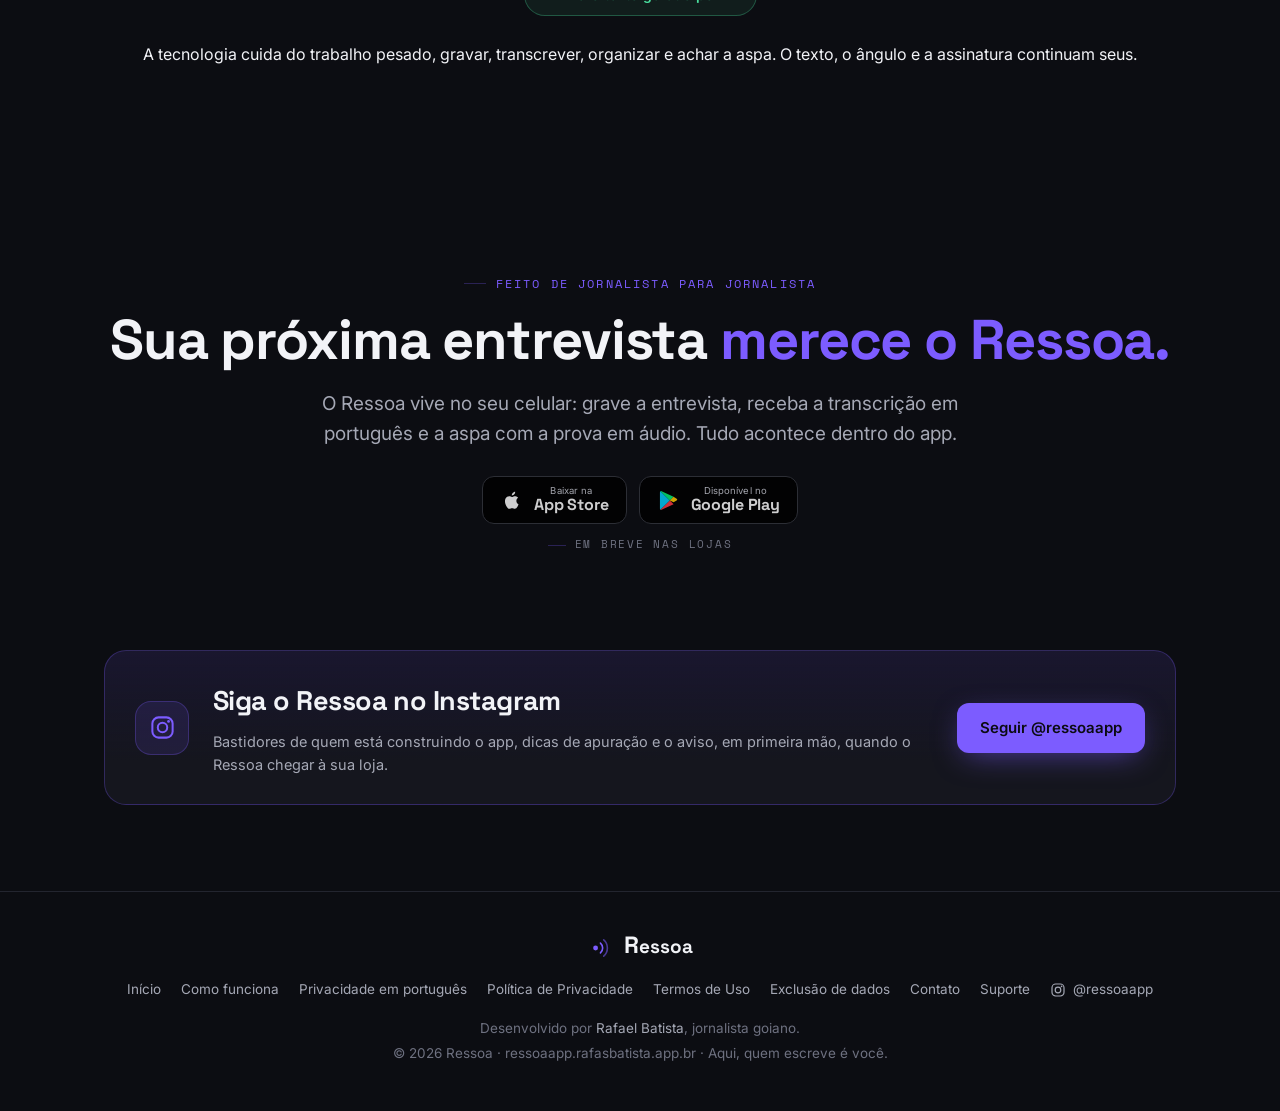
==== commit aba476d4: "O site passa a documentar cada funcao, passo a passo O site anunciava como "o que vem por ai" sete c" ====
--- a/index.html
+++ b/index.html
@@ -28,300 +28,7 @@
 <link rel="preconnect" href="https://fonts.googleapis.com" />
 <link rel="preconnect" href="https://fonts.gstatic.com" crossorigin />
 <link href="https://fonts.googleapis.com/css2?family=Space+Grotesk:wght@500;700&family=Inter:wght@400;500;600&family=Space+Mono:wght@400;700&display=swap" rel="stylesheet" />
-<style>
-  :root {
-    --bg: #0C0D12;
-    --bg-2: #0f1017;
-    --surface: #15161E;
-    --surface-2: #1b1d28;
-    --border: #23252F;
-    --violet: #7C5CFF;
-    --violet-soft: rgba(124, 92, 255, 0.12);
-    --violet-line: rgba(124, 92, 255, 0.28);
-    --green: #4ADE9E;
-    --rec: #FF5470;
-    --text: #F2F3F7;
-    --text-2: #A5A8B5;
-    --muted: #6E7180;
-    --display: "Space Grotesk", "Segoe UI", system-ui, sans-serif;
-    --sans: "Inter", "Segoe UI", system-ui, sans-serif;
-    --mono: "Space Mono", ui-monospace, "SF Mono", Menlo, monospace;
-    --maxw: 1120px;
-  }
-  * { box-sizing: border-box; }
-  html { scroll-behavior: smooth; -webkit-text-size-adjust: 100%; }
-  body {
-    margin: 0;
-    background: var(--bg);
-    color: var(--text);
-    font-family: var(--sans);
-    line-height: 1.6;
-    overflow-x: hidden;
-    -webkit-font-smoothing: antialiased;
-  }
-  a { color: inherit; text-decoration: none; }
-  canvas#resonance {
-    position: fixed;
-    inset: 0;
-    width: 100%;
-    height: 100%;
-    z-index: 0;
-    opacity: 0.55;
-    pointer-events: none;
-  }
-  .wrap { width: 100%; max-width: var(--maxw); margin: 0 auto; padding: 0 24px; position: relative; z-index: 2; }
-
-  /* ---------- Type ---------- */
-  h1, h2, h3 { font-family: var(--display); font-weight: 700; letter-spacing: -0.02em; text-wrap: balance; margin: 0; }
-  .eyebrow {
-    font-family: var(--mono);
-    font-size: 12px;
-    letter-spacing: 0.18em;
-    text-transform: uppercase;
-    color: var(--violet);
-    display: inline-flex;
-    align-items: center;
-    gap: 10px;
-  }
-  .eyebrow::before { content: ""; width: 22px; height: 1px; background: var(--violet-line); }
-  .lead { color: var(--text-2); font-size: clamp(16px, 2.1vw, 19px); max-width: 60ch; }
-  .grad { color: var(--violet); }
-
-  /* ---------- Nav ---------- */
-  nav {
-    position: sticky; top: 0; z-index: 20;
-    backdrop-filter: blur(14px);
-    background: color-mix(in srgb, var(--bg) 72%, transparent);
-    border-bottom: 1px solid transparent;
-    transition: border-color .3s;
-  }
-  nav.scrolled { border-bottom-color: var(--border); }
-  .nav-in { display: flex; align-items: center; justify-content: space-between; height: 68px; }
-  .brand { display: flex; align-items: center; gap: 11px; font-family: var(--display); font-weight: 700; font-size: 21px; }
-  /* Igual ao app: o "R" tem destaque de TAMANHO, não de cor. Wordmark toda branca. */
-  .brand .r { font-size: 1.24em; line-height: 1; }
-  .eco { width: 30px; height: 30px; color: var(--violet); flex: none; }
-  .nav-links { display: flex; align-items: center; gap: 28px; }
-  .nav-links a { color: var(--text-2); font-size: 14.5px; font-weight: 500; transition: color .2s; }
-  .nav-links a:hover { color: var(--text); }
-  .btn {
-    display: inline-flex; align-items: center; gap: 8px; justify-content: center;
-    font-family: var(--sans); font-weight: 600; font-size: 15px;
-    padding: 12px 22px; border-radius: 12px; border: 1px solid transparent; cursor: pointer;
-    transition: transform .15s ease, background .2s, border-color .2s;
-  }
-  .btn-primary { background: var(--violet); color: #0b0b12; box-shadow: 0 8px 30px -8px rgba(124,92,255,.6); }
-  .btn-primary:hover { transform: translateY(-2px); }
-  .btn-ghost { border-color: var(--border); color: var(--text); background: rgba(255,255,255,.02); }
-  .btn-ghost:hover { border-color: var(--violet-line); }
-  .nav-links .btn { padding: 10px 18px; }
-  @media (max-width: 780px) { .nav-links a:not(.btn) { display: none; } }
-
-  /* ---------- Hero ---------- */
-  .hero { position: relative; padding: 84px 0 40px; }
-  .hero-grid { display: grid; grid-template-columns: 1.05fr 0.95fr; gap: 48px; align-items: center; }
-  .hero h1 { font-size: clamp(38px, 6.4vw, 72px); line-height: 1.02; }
-  .hero .lead { margin-top: 24px; }
-  .hero-cta { display: flex; gap: 14px; margin-top: 34px; flex-wrap: wrap; }
-  /* Botões das lojas (em breve) */
-  .stores { display: flex; gap: 12px; margin-top: 26px; flex-wrap: wrap; }
-  .stores.center { justify-content: center; }
-  .store {
-    display: inline-flex; align-items: center; gap: 11px;
-    padding: 9px 17px; border-radius: 12px;
-    background: #000; border: 1px solid #35373f; color: #fff;
-    opacity: .8; cursor: default; user-select: none;
-  }
-  .store svg { width: 23px; height: 23px; flex: none; }
-  .store .st { display: flex; flex-direction: column; line-height: 1.12; }
-  .store .st small { font-size: 9.5px; color: #c9cbd4; letter-spacing: .01em; }
-  .store .st b { font-family: var(--display); font-size: 16px; font-weight: 700; letter-spacing: -0.01em; }
-  .stores-note {
-    font-family: var(--mono); font-size: 11px; letter-spacing: .16em; text-transform: uppercase;
-    color: var(--muted); margin-top: 12px; display: inline-flex; align-items: center; gap: 9px;
-  }
-  .stores-note::before { content: ""; width: 18px; height: 1px; background: var(--violet-line); }
-
-  .hero-meta { display: flex; gap: 22px; margin-top: 30px; flex-wrap: wrap; color: var(--muted); font-size: 13.5px; }
-  .hero-meta span { display: inline-flex; align-items: center; gap: 8px; }
-  .dot { width: 7px; height: 7px; border-radius: 50%; background: var(--green); box-shadow: 0 0 10px var(--green); }
-  .dot.v { background: var(--violet); box-shadow: 0 0 10px var(--violet); }
-  @media (max-width: 900px) { .hero-grid { grid-template-columns: 1fr; gap: 40px; } .hero { padding-top: 54px; } }
-
-  /* ---------- Phone mockup ---------- */
-  .stage { perspective: 1600px; display: flex; justify-content: center; }
-  .phone {
-    width: 300px; flex: none;
-    border-radius: 42px;
-    background: linear-gradient(160deg, #202230, #101119);
-    padding: 10px;
-    border: 1px solid #2a2c3a;
-    box-shadow: 0 40px 90px -30px rgba(0,0,0,.85), 0 0 0 1px rgba(124,92,255,.06), inset 0 1px 0 rgba(255,255,255,.05);
-    transform: rotateY(-16deg) rotateX(6deg) rotateZ(1deg);
-    transition: transform .9s cubic-bezier(.2,.8,.2,1);
-  }
-  .phone.flat { transform: rotateY(0) rotateX(0); }
-  .stage.right .phone { transform: rotateY(16deg) rotateX(6deg) rotateZ(-1deg); }
-  .stage.right .phone.flat { transform: rotateY(0) rotateX(0); }
-  .screen {
-    border-radius: 34px; background: var(--bg); overflow: hidden; height: 600px;
-    border: 1px solid #000; position: relative; display: flex; flex-direction: column;
-  }
-  .notch { height: 26px; display: flex; align-items: center; justify-content: center; }
-  .notch::after { content: ""; width: 90px; height: 6px; border-radius: 6px; background: #000; }
-  .scr-pad { padding: 6px 16px 16px; display: flex; flex-direction: column; gap: 12px; flex: 1; overflow: hidden; }
-  .scr-head { display: flex; align-items: center; justify-content: space-between; }
-  .scr-title { font-family: var(--display); font-weight: 700; font-size: 20px; }
-  .beta { font-family: var(--mono); font-size: 9px; letter-spacing: .1em; color: var(--violet); border: 1px solid var(--violet-line); border-radius: 20px; padding: 3px 8px; }
-  .card {
-    background: var(--surface); border: 1px solid var(--border); border-radius: 16px; padding: 14px;
-  }
-  .card.hl { background: var(--violet-soft); border-color: var(--violet-line); }
-  .chip { font-size: 11px; font-weight: 600; padding: 5px 11px; border-radius: 20px; background: var(--surface-2); border: 1px solid var(--border); color: var(--text-2); display: inline-block; }
-  .chip.on { background: var(--violet); color: #0b0b12; border-color: transparent; }
-  .chip.ok { background: rgba(74,222,158,.14); color: var(--green); border-color: rgba(74,222,158,.3); }
-  .chip.rec { background: rgba(255,84,112,.14); color: var(--rec); border-color: rgba(255,84,112,.3); }
-  .rowchips { display: flex; gap: 7px; }
-  .ts { font-family: var(--mono); font-size: 11px; color: var(--violet); display: inline-flex; align-items: center; gap: 4px; }
-  .muted-s { color: var(--muted); font-size: 12px; }
-  .txt-s { font-size: 12.5px; color: var(--text-2); line-height: 1.45; }
-  .txt-b { font-size: 13px; font-weight: 600; }
-
-  /* waveform */
-  .wave { display: flex; align-items: center; gap: 3px; height: 34px; }
-  .wave i { width: 3px; border-radius: 3px; background: #3a3d4d; }
-  .wave i.a { background: var(--violet); }
-  .rec-btn { width: 74px; height: 74px; border-radius: 50%; background: var(--rec); margin: 6px auto; display: flex; align-items: center; justify-content: center; box-shadow: 0 0 40px -6px rgba(255,84,112,.6); }
-  .rec-btn.v { background: var(--violet); box-shadow: 0 0 40px -6px rgba(124,92,255,.6); }
-  .rec-btn::after { content: ""; width: 24px; height: 24px; border-radius: 6px; background: #0b0b12; }
-  .rec-btn.mic::after { width: 0; height: 0; }
-  .play { width: 28px; height: 28px; border-radius: 50%; background: var(--violet); display: inline-flex; align-items: center; justify-content: center; flex: none; }
-  .play::after { content: ""; border-left: 9px solid #0b0b12; border-top: 6px solid transparent; border-bottom: 6px solid transparent; margin-left: 2px; }
-
-  /* editor (aba Escrever) */
-  .toolbar { display: flex; gap: 6px; align-items: center; background: var(--surface-2); border: 1px solid var(--border); border-radius: 12px; padding: 8px 10px; }
-  .toolbar span { width: 25px; height: 25px; border-radius: 7px; display: flex; align-items: center; justify-content: center; font-size: 12px; font-weight: 700; color: var(--text-2); background: rgba(255,255,255,.03); }
-  .toolbar span.on { color: var(--violet); background: var(--violet-soft); }
-  .quote-ins { border-left: 3px solid var(--violet); padding-left: 11px; }
-
-  /* tab bar */
-  .tabbar { margin-top: auto; display: flex; align-items: flex-end; justify-content: space-around; padding: 9px 4px 5px; border-top: 1px solid var(--border); }
-  .tab { display: flex; flex-direction: column; align-items: center; gap: 4px; font-size: 8.5px; color: var(--muted); flex: 1; }
-  .tab > svg { width: 19px; height: 19px; }
-  .tab.on { color: var(--violet); }
-  .tab.fab .fabc { width: 46px; height: 46px; border-radius: 50%; background: var(--violet); display: flex; align-items: center; justify-content: center; margin-top: -24px; border: 3px solid var(--bg); box-shadow: 0 0 22px -4px var(--violet); }
-  .tab.fab .fabc .eco { width: 24px; height: 24px; color: #0b0b12; }
-
-  /* ---------- Sections ---------- */
-  section { position: relative; padding: 86px 0; }
-  .section-head { max-width: 720px; }
-  .section-head h2 { font-size: clamp(28px, 4.4vw, 46px); line-height: 1.06; margin-top: 18px; }
-  .section-head .lead { margin-top: 18px; }
-
-  .thesis { text-align: center; padding: 70px 0; }
-  .thesis .big { font-family: var(--display); font-weight: 700; font-size: clamp(26px, 4.6vw, 50px); line-height: 1.12; letter-spacing: -0.02em; max-width: 18ch; margin: 0 auto; }
-  .thesis .big b { color: var(--violet); }
-  .thesis .sub { color: var(--text-2); margin-top: 22px; max-width: 58ch; margin-left: auto; margin-right: auto; }
-
-  .feat { display: grid; grid-template-columns: 1fr 1fr; gap: 56px; align-items: center; }
-  .feat.rev { direction: rtl; }
-  .feat.rev > * { direction: ltr; }
-  .feat .copy h2 { font-size: clamp(26px, 3.8vw, 40px); line-height: 1.08; margin-top: 16px; }
-  .feat .copy p { color: var(--text-2); margin-top: 18px; font-size: 16.5px; }
-  .feat ul { list-style: none; padding: 0; margin: 22px 0 0; display: flex; flex-direction: column; gap: 12px; }
-  .feat li { display: flex; gap: 11px; align-items: flex-start; color: var(--text-2); font-size: 15px; }
-  .feat li::before { content: ""; width: 18px; height: 18px; flex: none; margin-top: 2px; border-radius: 50%; background: var(--violet-soft); border: 1px solid var(--violet-line); background-image: url("data:image/svg+xml,%3Csvg xmlns='http://www.w3.org/2000/svg' viewBox='0 0 24 24' fill='none' stroke='%237C5CFF' stroke-width='3' stroke-linecap='round' stroke-linejoin='round'%3E%3Cpolyline points='20 6 9 17 4 12'/%3E%3C/svg%3E"); background-size: 12px; background-repeat: no-repeat; background-position: center; }
-  @media (max-width: 900px) {
-    .feat { grid-template-columns: 1fr; gap: 40px; }
-    .feat.rev { direction: ltr; }
-    section { padding: 64px 0; }
-  }
-
-  /* reveal */
-  .reveal { opacity: 0; transform: translateY(34px); transition: opacity .8s ease, transform .8s cubic-bezier(.2,.8,.2,1); }
-  .reveal.in { opacity: 1; transform: none; }
-  .reveal.d1 { transition-delay: .08s; } .reveal.d2 { transition-delay: .16s; } .reveal.d3 { transition-delay: .24s; }
-
-  /* grid of small features */
-  .mini-grid { display: grid; grid-template-columns: repeat(3, 1fr); gap: 18px; margin-top: 40px; }
-  .mini { background: var(--surface); border: 1px solid var(--border); border-radius: 18px; padding: 22px; transition: border-color .25s, transform .25s; }
-  .mini:hover { border-color: var(--violet-line); transform: translateY(-3px); }
-  .mini .mi { width: 40px; height: 40px; border-radius: 11px; background: var(--violet-soft); display: flex; align-items: center; justify-content: center; color: var(--violet); margin-bottom: 14px; }
-  .mini h3 { font-size: 17px; }
-  .mini p { color: var(--text-2); font-size: 14px; margin: 8px 0 0; }
-  @media (max-width: 860px) { .mini-grid { grid-template-columns: 1fr; } }
-
-  /* em breve */
-  .soon { border-top: 1px solid var(--border); border-bottom: 1px solid var(--border); background: linear-gradient(180deg, rgba(124,92,255,.05), transparent 60%); }
-  .soon-grid { display: grid; grid-template-columns: repeat(2, 1fr); gap: 16px; margin-top: 40px; }
-  .soon-card { display: flex; gap: 15px; align-items: flex-start; background: var(--surface); border: 1px solid var(--border); border-radius: 16px; padding: 18px 20px; }
-  .soon-card .si { width: 38px; height: 38px; border-radius: 10px; background: var(--violet-soft); color: var(--violet); display: flex; align-items: center; justify-content: center; flex: none; }
-  .soon-card h3 { font-size: 16px; display: flex; align-items: center; gap: 10px; flex-wrap: wrap; }
-  .soon-card .tag { font-family: var(--mono); font-size: 9px; letter-spacing: .12em; text-transform: uppercase; color: var(--violet); border: 1px solid var(--violet-line); border-radius: 20px; padding: 2px 7px; }
-  .soon-card p { color: var(--text-2); font-size: 13.5px; margin: 7px 0 0; }
-  @media (max-width: 760px) { .soon-grid { grid-template-columns: 1fr; } }
-
-  /* pricing */
-  .price-grid { display: grid; grid-template-columns: 1fr 1fr; gap: 22px; margin-top: 44px; }
-  .plan { background: var(--surface); border: 1px solid var(--border); border-radius: 22px; padding: 30px; display: flex; flex-direction: column; }
-  .plan.pro { border-color: var(--violet-line); background: linear-gradient(180deg, var(--violet-soft), var(--surface) 70%); position: relative; }
-  .plan .pname { font-family: var(--mono); font-size: 12px; letter-spacing: .12em; text-transform: uppercase; color: var(--text-2); }
-  .plan .price { font-family: var(--display); font-weight: 700; font-size: 46px; margin: 14px 0 2px; letter-spacing: -0.03em; }
-  .plan .price small { font-size: 15px; color: var(--muted); font-family: var(--sans); font-weight: 500; }
-  .plan .note { color: var(--green); font-size: 13.5px; font-weight: 600; min-height: 20px; }
-  .plan ul { list-style: none; padding: 0; margin: 22px 0 0; display: flex; flex-direction: column; gap: 12px; flex: 1; }
-  .plan li { display: flex; gap: 10px; color: var(--text-2); font-size: 14.5px; }
-  .plan li::before { content: ""; width: 16px; height: 16px; flex: none; margin-top: 3px; background-image: url("data:image/svg+xml,%3Csvg xmlns='http://www.w3.org/2000/svg' viewBox='0 0 24 24' fill='none' stroke='%237C5CFF' stroke-width='3' stroke-linecap='round' stroke-linejoin='round'%3E%3Cpolyline points='20 6 9 17 4 12'/%3E%3C/svg%3E"); background-size: contain; background-repeat: no-repeat; }
-  .badge { position: absolute; top: -12px; right: 24px; background: var(--violet); color: #0b0b12; font-size: 12px; font-weight: 700; padding: 5px 13px; border-radius: 20px; }
-  @media (max-width: 760px) { .price-grid { grid-template-columns: 1fr; } }
-
-  /* manifesto */
-  .manifesto { text-align: center; }
-  .manifesto .m { font-family: var(--display); font-weight: 700; font-size: clamp(26px, 4.4vw, 46px); letter-spacing: -0.02em; line-height: 1.12; max-width: 20ch; margin: 0 auto; }
-  .manifesto .m b { color: var(--violet); }
-  .seal { display: inline-flex; align-items: center; gap: 9px; margin-top: 26px; padding: 9px 18px; border-radius: 30px; border: 1px solid rgba(74,222,158,.3); background: rgba(74,222,158,.08); color: var(--green); font-weight: 600; font-size: 14px; }
-
-  /* final cta */
-  .final { text-align: center; padding: 96px 0; }
-  .final h2 { font-size: clamp(30px, 5vw, 56px); line-height: 1.04; }
-  .final .lead { margin: 20px auto 0; }
-  .final .hero-cta { justify-content: center; }
-
-  /* box do Instagram: a única coisa que dá pra fazer hoje, enquanto o app
-     não chega às lojas, é seguir. Por isso vem logo depois do bloco de baixar. */
-  .ig-box {
-    display: flex; align-items: center; gap: 24px; flex-wrap: wrap;
-    background: linear-gradient(180deg, var(--violet-soft), var(--surface) 72%);
-    border: 1px solid var(--violet-line); border-radius: 22px; padding: 28px 30px;
-  }
-  .ig-mark { width: 54px; height: 54px; border-radius: 16px; background: var(--violet-soft); border: 1px solid var(--violet-line); color: var(--violet); display: flex; align-items: center; justify-content: center; flex: none; }
-  .ig-mark svg { width: 27px; height: 27px; }
-  .ig-txt { flex: 1; min-width: 240px; }
-  .ig-txt h2 { font-size: clamp(21px, 2.6vw, 27px); }
-  .ig-txt p { margin: 8px 0 0; color: var(--text-2); font-size: 14.5px; line-height: 1.6; }
-  @media (max-width: 620px) { .ig-box { padding: 24px; } .ig-box .btn { width: 100%; } }
-
-  /* rodapé: exatamente o mesmo bloco em todas as páginas do site.
-     Se mudar aqui, mudar também em legal.css. */
-  footer { border-top: 1px solid var(--border); padding: 40px 0 46px; color: var(--muted); font-size: 13.5px; }
-  .foot-in { display: flex; flex-direction: column; align-items: center; text-align: center; gap: 16px; }
-  .foot-marca { display: flex; align-items: center; gap: 10px; font-family: var(--display); font-weight: 700; font-size: 19px; color: var(--text); }
-  .foot-marca .r { font-size: 1.24em; line-height: 1; }
-  .foot-marca .eco { width: 26px; height: 26px; color: var(--violet); flex: none; }
-  .foot-links { display: flex; gap: 20px; align-items: center; justify-content: center; flex-wrap: wrap; }
-  footer a { color: var(--text-2); }
-  footer a:hover { color: var(--violet); }
-  .foot-ig { display: inline-flex; align-items: center; gap: 7px; }
-  .foot-ig svg { width: 16px; height: 16px; flex: none; }
-  .foot-fina { line-height: 1.8; }
-
-  @media (prefers-reduced-motion: reduce) {
-    * { scroll-behavior: auto !important; }
-    .reveal { opacity: 1 !important; transform: none !important; }
-    .phone { transition: none; }
-    canvas#resonance { display: none; }
-  }
-</style>
+<link rel="stylesheet" href="site.css" />
 </head>
 <body>
 <canvas id="resonance" aria-hidden="true"></canvas>
@@ -334,8 +41,8 @@
     </a>
     <div class="nav-links">
       <a href="#recursos">Recursos</a>
-      <a href="#pergunte">Pergunte</a>
-      <a href="#embreve">Em breve</a>
+      <a href="como-funciona.html">Como funciona</a>
+      <a href="o-que-nao-faz.html">O que não faz</a>
       <a href="#precos">Preços</a>
       <a class="btn btn-primary" href="#baixar">Baixar o app</a>
     </div>
@@ -351,7 +58,7 @@
       <p class="lead">Grave, transcreva em português de verdade e receba as melhores falas da sua fonte, com o áudio no segundo exato de cada aspa. E ainda pergunte às suas próprias entrevistas, como um Google particular da sua apuração.</p>
       <div class="hero-cta">
         <a class="btn btn-primary" href="#baixar">Baixar o app</a>
-        <a class="btn btn-ghost" href="#pergunte">Ver como funciona</a>
+        <a class="btn btn-ghost" href="como-funciona.html">Ver como funciona</a>
       </div>
 
       <div class="stores">
@@ -645,41 +352,47 @@
   </div>
 </section>
 
-<section id="embreve" class="soon">
-  <div class="wrap">
-    <div class="section-head reveal">
-      <span class="eyebrow">Em breve</span>
-      <h2>O que vem por aí é ainda mais surreal.</h2>
-      <p class="lead">Estamos construindo a memória e o radar de accountability do jornalista. Um lançamento por vez.</p>
-    </div>
-    <div class="soon-grid">
-      <div class="soon-card reveal">
-        <div class="si"><svg width="18" height="18" viewBox="0 0 24 24" fill="none" stroke="currentColor" stroke-width="2"><path d="M15 3 21 9M9 21 3 15M17 7 7 17" stroke-linecap="round"/></svg></div>
-        <div><h3>Detector de contradição <span class="tag">accountability</span></h3><p>Avisa quando uma fonte se contradiz com algo que ela mesma disse antes. Máquina de furo.</p></div>
-      </div>
-      <div class="soon-card reveal d1">
-        <div class="si"><svg width="18" height="18" viewBox="0 0 24 24" fill="none" stroke="currentColor" stroke-width="2"><circle cx="12" cy="12" r="9"/><path d="M12 7v5l3 2" stroke-linecap="round"/></svg></div>
-        <div><h3>Rastreador de promessas <span class="tag">cobrança</span></h3><p>Guarda toda promessa e prazo que uma autoridade dá e te lembra de cobrar quando vence.</p></div>
-      </div>
-      <div class="soon-card reveal">
-        <div class="si"><svg width="18" height="18" viewBox="0 0 24 24" fill="none" stroke="currentColor" stroke-width="2"><path d="M17 21v-2a4 4 0 0 0-4-4H5a4 4 0 0 0-4 4v2" /><circle cx="9" cy="7" r="4"/><path d="M23 21v-2a4 4 0 0 0-3-3.87" stroke-linecap="round"/></svg></div>
-        <div><h3>Quem falou o quê <span class="tag">diarização</span></h3><p>A entrevista já sai separada por voz: Repórter, Fonte 1, Fonte 2, automaticamente.</p></div>
-      </div>
-      <div class="soon-card reveal d1">
-        <div class="si"><svg width="18" height="18" viewBox="0 0 24 24" fill="none" stroke="currentColor" stroke-width="2"><path d="M13 2 3 14h9l-1 8 10-12h-9l1-8z" stroke-linejoin="round"/></svg></div>
-        <div><h3>Copiloto ao vivo <span class="tag">na entrevista</span></h3><p>Durante a conversa: detecta a evasiva, puxa uma fala passada da fonte e sugere a próxima pergunta.</p></div>
-      </div>
-      <div class="soon-card reveal">
-        <div class="si"><svg width="18" height="18" viewBox="0 0 24 24" fill="none" stroke="currentColor" stroke-width="2"><path d="M12 22s8-4 8-10V5l-8-3-8 3v7c0 6 8 10 8 10z" stroke-linejoin="round"/><path d="m9 12 2 2 4-4" stroke-linecap="round" stroke-linejoin="round"/></svg></div>
-        <div><h3>A aspa que vira prova <span class="tag">defesa</span></h3><p>Um pacote com o áudio no ponto exato e a transcrição, para anexar quando disserem "fui tirado de contexto".</p></div>
-      </div>
-      <div class="soon-card reveal d1">
-        <div class="si"><svg width="18" height="18" viewBox="0 0 24 24" fill="none" stroke="currentColor" stroke-width="2"><path d="M2 12h20M12 2a15 15 0 0 1 0 20M12 2a15 15 0 0 0 0 20" /></svg></div>
-        <div><h3>Tradução de entrevista <span class="tag">internacional</span></h3><p>Áudio em espanhol ou inglês vira transcrição e aspas em português do Brasil.</p></div>
-      </div>
-    </div>
-    <p class="muted-s reveal" style="text-align:center;margin-top:28px">No app, você diz em quais recursos tem interesse, e os mais pedidos entram primeiro.</p>
-  </div>
+<section id="como-funciona" class="soon">
+<div class="wrap">
+  <span class="eyebrow">Como funciona</span>
+  <h2>Trinta e duas funções, na ordem do seu dia.</h2>
+  <p class="lead">
+    Cada uma com o problema que resolve, o passo a passo para usar, o que você recebe e a
+    ressalva honesta. Organizado como a apuração acontece, e não como o aplicativo foi feito.
+  </p>
+  <div class="mini-grid" style="margin-top:30px">
+    <a class="card hl" href="antes.html" style="display:block">
+      <span class="eyebrow">Antes</span>
+      <h3 style="margin:12px 0 8px">A pauta chega</h3>
+      <p style="color:var(--text-2);margin:0">Dossiê, colinha, roteiro e o modo TV do preparo.</p>
+    </a>
+    <a class="card hl" href="durante.html" style="display:block">
+      <span class="eyebrow">Durante</span>
+      <h3 style="margin:12px 0 8px">A entrevista acontecendo</h3>
+      <p style="color:var(--text-2);margin:0">Gravar com a tela apagada, marcar aspa e sonora na hora.</p>
+    </a>
+    <a class="card hl" href="depois.html" style="display:block">
+      <span class="eyebrow">Depois</span>
+      <h3 style="margin:12px 0 8px">A matéria fecha hoje</h3>
+      <p style="color:var(--text-2);margin:0">Transcrever, aspas com prova, ata, promessas e o que faltou perguntar.</p>
+    </a>
+    <a class="card hl" href="sempre.html" style="display:block">
+      <span class="eyebrow">Sempre</span>
+      <h3 style="margin:12px 0 8px">O acervo trabalhando</h3>
+      <p style="color:var(--text-2);margin:0">Perguntar às suas entrevistas, e o acervo que avisa sozinho.</p>
+    </a>
+    <a class="card hl" href="equipe.html" style="display:block">
+      <span class="eyebrow">Em equipe</span>
+      <h3 style="margin:12px 0 8px">A redação junto</h3>
+      <p style="color:var(--text-2);margin:0">Pauta compartilhada, sem abrir o acervo de ninguém.</p>
+    </a>
+    <a class="card" href="o-que-nao-faz.html" style="display:block">
+      <span class="eyebrow">A linha</span>
+      <h3 style="margin:12px 0 8px">O que o Ressoa não faz</h3>
+      <p style="color:var(--text-2);margin:0">A lista do que ele se recusa a fazer, e por quê.</p>
+    </a>
+  </div>
+</div>
 </section>
 
 <section id="precos">
@@ -782,6 +495,8 @@
     </div>
     <div class="foot-links">
       <a href="/">Início</a>
+      <a href="como-funciona.html">Como funciona</a>
+      <a href="privacidade-simples.html">Privacidade em português</a>
       <a href="privacidade.html">Política de Privacidade</a>
       <a href="termos.html">Termos de Uso</a>
       <a href="exclusao-de-dados.html">Exclusão de dados</a>
--- a/site.css
+++ b/site.css
@@ -0,0 +1,382 @@
+/* Sistema visual do Ressoa, compartilhado por todas as páginas.
+   Extraído do index.html em 20/08/2026, quando o site deixou de ser uma página
+   só e passou a documentar cada função. */
+:root {
+    --bg: #0C0D12;
+    --bg-2: #0f1017;
+    --surface: #15161E;
+    --surface-2: #1b1d28;
+    --border: #23252F;
+    --violet: #7C5CFF;
+    --violet-soft: rgba(124, 92, 255, 0.12);
+    --violet-line: rgba(124, 92, 255, 0.28);
+    --green: #4ADE9E;
+    --rec: #FF5470;
+    --text: #F2F3F7;
+    --text-2: #A5A8B5;
+    --muted: #6E7180;
+    --display: "Space Grotesk", "Segoe UI", system-ui, sans-serif;
+    --sans: "Inter", "Segoe UI", system-ui, sans-serif;
+    --mono: "Space Mono", ui-monospace, "SF Mono", Menlo, monospace;
+    --maxw: 1120px;
+  }
+  * { box-sizing: border-box; }
+  html { scroll-behavior: smooth; -webkit-text-size-adjust: 100%; }
+  body {
+    margin: 0;
+    background: var(--bg);
+    color: var(--text);
+    font-family: var(--sans);
+    line-height: 1.6;
+    overflow-x: hidden;
+    -webkit-font-smoothing: antialiased;
+  }
+  a { color: inherit; text-decoration: none; }
+  canvas#resonance {
+    position: fixed;
+    inset: 0;
+    width: 100%;
+    height: 100%;
+    z-index: 0;
+    opacity: 0.55;
+    pointer-events: none;
+  }
+  .wrap { width: 100%; max-width: var(--maxw); margin: 0 auto; padding: 0 24px; position: relative; z-index: 2; }
+
+  /* ---------- Type ---------- */
+  h1, h2, h3 { font-family: var(--display); font-weight: 700; letter-spacing: -0.02em; text-wrap: balance; margin: 0; }
+  .eyebrow {
+    font-family: var(--mono);
+    font-size: 12px;
+    letter-spacing: 0.18em;
+    text-transform: uppercase;
+    color: var(--violet);
+    display: inline-flex;
+    align-items: center;
+    gap: 10px;
+  }
+  .eyebrow::before { content: ""; width: 22px; height: 1px; background: var(--violet-line); }
+  .lead { color: var(--text-2); font-size: clamp(16px, 2.1vw, 19px); max-width: 60ch; }
+  .grad { color: var(--violet); }
+
+  /* ---------- Nav ---------- */
+  nav {
+    position: sticky; top: 0; z-index: 20;
+    backdrop-filter: blur(14px);
+    background: color-mix(in srgb, var(--bg) 72%, transparent);
+    border-bottom: 1px solid transparent;
+    transition: border-color .3s;
+  }
+  nav.scrolled { border-bottom-color: var(--border); }
+  .nav-in { display: flex; align-items: center; justify-content: space-between; height: 68px; }
+  .brand { display: flex; align-items: center; gap: 11px; font-family: var(--display); font-weight: 700; font-size: 21px; }
+  /* Igual ao app: o "R" tem destaque de TAMANHO, não de cor. Wordmark toda branca. */
+  .brand .r { font-size: 1.24em; line-height: 1; }
+  .eco { width: 30px; height: 30px; color: var(--violet); flex: none; }
+  .nav-links { display: flex; align-items: center; gap: 28px; }
+  .nav-links a { color: var(--text-2); font-size: 14.5px; font-weight: 500; transition: color .2s; }
+  .nav-links a:hover { color: var(--text); }
+  .btn {
+    display: inline-flex; align-items: center; gap: 8px; justify-content: center;
+    font-family: var(--sans); font-weight: 600; font-size: 15px;
+    padding: 12px 22px; border-radius: 12px; border: 1px solid transparent; cursor: pointer;
+    transition: transform .15s ease, background .2s, border-color .2s;
+  }
+  .btn-primary { background: var(--violet); color: #0b0b12; box-shadow: 0 8px 30px -8px rgba(124,92,255,.6); }
+  .btn-primary:hover { transform: translateY(-2px); }
+  .btn-ghost { border-color: var(--border); color: var(--text); background: rgba(255,255,255,.02); }
+  .btn-ghost:hover { border-color: var(--violet-line); }
+  .nav-links .btn { padding: 10px 18px; }
+  @media (max-width: 780px) { .nav-links a:not(.btn) { display: none; } }
+
+  /* ---------- Hero ---------- */
+  .hero { position: relative; padding: 84px 0 40px; }
+  .hero-grid { display: grid; grid-template-columns: 1.05fr 0.95fr; gap: 48px; align-items: center; }
+  .hero h1 { font-size: clamp(38px, 6.4vw, 72px); line-height: 1.02; }
+  .hero .lead { margin-top: 24px; }
+  .hero-cta { display: flex; gap: 14px; margin-top: 34px; flex-wrap: wrap; }
+  /* Botões das lojas (em breve) */
+  .stores { display: flex; gap: 12px; margin-top: 26px; flex-wrap: wrap; }
+  .stores.center { justify-content: center; }
+  .store {
+    display: inline-flex; align-items: center; gap: 11px;
+    padding: 9px 17px; border-radius: 12px;
+    background: #000; border: 1px solid #35373f; color: #fff;
+    opacity: .8; cursor: default; user-select: none;
+  }
+  .store svg { width: 23px; height: 23px; flex: none; }
+  .store .st { display: flex; flex-direction: column; line-height: 1.12; }
+  .store .st small { font-size: 9.5px; color: #c9cbd4; letter-spacing: .01em; }
+  .store .st b { font-family: var(--display); font-size: 16px; font-weight: 700; letter-spacing: -0.01em; }
+  .stores-note {
+    font-family: var(--mono); font-size: 11px; letter-spacing: .16em; text-transform: uppercase;
+    color: var(--muted); margin-top: 12px; display: inline-flex; align-items: center; gap: 9px;
+  }
+  .stores-note::before { content: ""; width: 18px; height: 1px; background: var(--violet-line); }
+
+  .hero-meta { display: flex; gap: 22px; margin-top: 30px; flex-wrap: wrap; color: var(--muted); font-size: 13.5px; }
+  .hero-meta span { display: inline-flex; align-items: center; gap: 8px; }
+  .dot { width: 7px; height: 7px; border-radius: 50%; background: var(--green); box-shadow: 0 0 10px var(--green); }
+  .dot.v { background: var(--violet); box-shadow: 0 0 10px var(--violet); }
+  @media (max-width: 900px) { .hero-grid { grid-template-columns: 1fr; gap: 40px; } .hero { padding-top: 54px; } }
+
+  /* ---------- Phone mockup ---------- */
+  .stage { perspective: 1600px; display: flex; justify-content: center; }
+  .phone {
+    width: 300px; flex: none;
+    border-radius: 42px;
+    background: linear-gradient(160deg, #202230, #101119);
+    padding: 10px;
+    border: 1px solid #2a2c3a;
+    box-shadow: 0 40px 90px -30px rgba(0,0,0,.85), 0 0 0 1px rgba(124,92,255,.06), inset 0 1px 0 rgba(255,255,255,.05);
+    transform: rotateY(-16deg) rotateX(6deg) rotateZ(1deg);
+    transition: transform .9s cubic-bezier(.2,.8,.2,1);
+  }
+  .phone.flat { transform: rotateY(0) rotateX(0); }
+  .stage.right .phone { transform: rotateY(16deg) rotateX(6deg) rotateZ(-1deg); }
+  .stage.right .phone.flat { transform: rotateY(0) rotateX(0); }
+  .screen {
+    border-radius: 34px; background: var(--bg); overflow: hidden; height: 600px;
+    border: 1px solid #000; position: relative; display: flex; flex-direction: column;
+  }
+  .notch { height: 26px; display: flex; align-items: center; justify-content: center; }
+  .notch::after { content: ""; width: 90px; height: 6px; border-radius: 6px; background: #000; }
+  .scr-pad { padding: 6px 16px 16px; display: flex; flex-direction: column; gap: 12px; flex: 1; overflow: hidden; }
+  .scr-head { display: flex; align-items: center; justify-content: space-between; }
+  .scr-title { font-family: var(--display); font-weight: 700; font-size: 20px; }
+  .beta { font-family: var(--mono); font-size: 9px; letter-spacing: .1em; color: var(--violet); border: 1px solid var(--violet-line); border-radius: 20px; padding: 3px 8px; }
+  .card {
+    background: var(--surface); border: 1px solid var(--border); border-radius: 16px; padding: 14px;
+  }
+  .card.hl { background: var(--violet-soft); border-color: var(--violet-line); }
+  .chip { font-size: 11px; font-weight: 600; padding: 5px 11px; border-radius: 20px; background: var(--surface-2); border: 1px solid var(--border); color: var(--text-2); display: inline-block; }
+  .chip.on { background: var(--violet); color: #0b0b12; border-color: transparent; }
+  .chip.ok { background: rgba(74,222,158,.14); color: var(--green); border-color: rgba(74,222,158,.3); }
+  .chip.rec { background: rgba(255,84,112,.14); color: var(--rec); border-color: rgba(255,84,112,.3); }
+  .rowchips { display: flex; gap: 7px; }
+  .ts { font-family: var(--mono); font-size: 11px; color: var(--violet); display: inline-flex; align-items: center; gap: 4px; }
+  .muted-s { color: var(--muted); font-size: 12px; }
+  .txt-s { font-size: 12.5px; color: var(--text-2); line-height: 1.45; }
+  .txt-b { font-size: 13px; font-weight: 600; }
+
+  /* waveform */
+  .wave { display: flex; align-items: center; gap: 3px; height: 34px; }
+  .wave i { width: 3px; border-radius: 3px; background: #3a3d4d; }
+  .wave i.a { background: var(--violet); }
+  .rec-btn { width: 74px; height: 74px; border-radius: 50%; background: var(--rec); margin: 6px auto; display: flex; align-items: center; justify-content: center; box-shadow: 0 0 40px -6px rgba(255,84,112,.6); }
+  .rec-btn.v { background: var(--violet); box-shadow: 0 0 40px -6px rgba(124,92,255,.6); }
+  .rec-btn::after { content: ""; width: 24px; height: 24px; border-radius: 6px; background: #0b0b12; }
+  .rec-btn.mic::after { width: 0; height: 0; }
+  .play { width: 28px; height: 28px; border-radius: 50%; background: var(--violet); display: inline-flex; align-items: center; justify-content: center; flex: none; }
+  .play::after { content: ""; border-left: 9px solid #0b0b12; border-top: 6px solid transparent; border-bottom: 6px solid transparent; margin-left: 2px; }
+
+  /* editor (aba Escrever) */
+  .toolbar { display: flex; gap: 6px; align-items: center; background: var(--surface-2); border: 1px solid var(--border); border-radius: 12px; padding: 8px 10px; }
+  .toolbar span { width: 25px; height: 25px; border-radius: 7px; display: flex; align-items: center; justify-content: center; font-size: 12px; font-weight: 700; color: var(--text-2); background: rgba(255,255,255,.03); }
+  .toolbar span.on { color: var(--violet); background: var(--violet-soft); }
+  .quote-ins { border-left: 3px solid var(--violet); padding-left: 11px; }
+
+  /* tab bar */
+  .tabbar { margin-top: auto; display: flex; align-items: flex-end; justify-content: space-around; padding: 9px 4px 5px; border-top: 1px solid var(--border); }
+  .tab { display: flex; flex-direction: column; align-items: center; gap: 4px; font-size: 8.5px; color: var(--muted); flex: 1; }
+  .tab > svg { width: 19px; height: 19px; }
+  .tab.on { color: var(--violet); }
+  .tab.fab .fabc { width: 46px; height: 46px; border-radius: 50%; background: var(--violet); display: flex; align-items: center; justify-content: center; margin-top: -24px; border: 3px solid var(--bg); box-shadow: 0 0 22px -4px var(--violet); }
+  .tab.fab .fabc .eco { width: 24px; height: 24px; color: #0b0b12; }
+
+  /* ---------- Sections ---------- */
+  section { position: relative; padding: 86px 0; }
+  .section-head { max-width: 720px; }
+  .section-head h2 { font-size: clamp(28px, 4.4vw, 46px); line-height: 1.06; margin-top: 18px; }
+  .section-head .lead { margin-top: 18px; }
+
+  .thesis { text-align: center; padding: 70px 0; }
+  .thesis .big { font-family: var(--display); font-weight: 700; font-size: clamp(26px, 4.6vw, 50px); line-height: 1.12; letter-spacing: -0.02em; max-width: 18ch; margin: 0 auto; }
+  .thesis .big b { color: var(--violet); }
+  .thesis .sub { color: var(--text-2); margin-top: 22px; max-width: 58ch; margin-left: auto; margin-right: auto; }
+
+  .feat { display: grid; grid-template-columns: 1fr 1fr; gap: 56px; align-items: center; }
+  .feat.rev { direction: rtl; }
+  .feat.rev > * { direction: ltr; }
+  .feat .copy h2 { font-size: clamp(26px, 3.8vw, 40px); line-height: 1.08; margin-top: 16px; }
+  .feat .copy p { color: var(--text-2); margin-top: 18px; font-size: 16.5px; }
+  .feat ul { list-style: none; padding: 0; margin: 22px 0 0; display: flex; flex-direction: column; gap: 12px; }
+  .feat li { display: flex; gap: 11px; align-items: flex-start; color: var(--text-2); font-size: 15px; }
+  .feat li::before { content: ""; width: 18px; height: 18px; flex: none; margin-top: 2px; border-radius: 50%; background: var(--violet-soft); border: 1px solid var(--violet-line); background-image: url("data:image/svg+xml,%3Csvg xmlns='http://www.w3.org/2000/svg' viewBox='0 0 24 24' fill='none' stroke='%237C5CFF' stroke-width='3' stroke-linecap='round' stroke-linejoin='round'%3E%3Cpolyline points='20 6 9 17 4 12'/%3E%3C/svg%3E"); background-size: 12px; background-repeat: no-repeat; background-position: center; }
+  @media (max-width: 900px) {
+    .feat { grid-template-columns: 1fr; gap: 40px; }
+    .feat.rev { direction: ltr; }
+    section { padding: 64px 0; }
+  }
+
+  /* reveal */
+  .reveal { opacity: 0; transform: translateY(34px); transition: opacity .8s ease, transform .8s cubic-bezier(.2,.8,.2,1); }
+  .reveal.in { opacity: 1; transform: none; }
+  .reveal.d1 { transition-delay: .08s; } .reveal.d2 { transition-delay: .16s; } .reveal.d3 { transition-delay: .24s; }
+
+  /* grid of small features */
+  .mini-grid { display: grid; grid-template-columns: repeat(3, 1fr); gap: 18px; margin-top: 40px; }
+  .mini { background: var(--surface); border: 1px solid var(--border); border-radius: 18px; padding: 22px; transition: border-color .25s, transform .25s; }
+  .mini:hover { border-color: var(--violet-line); transform: translateY(-3px); }
+  .mini .mi { width: 40px; height: 40px; border-radius: 11px; background: var(--violet-soft); display: flex; align-items: center; justify-content: center; color: var(--violet); margin-bottom: 14px; }
+  .mini h3 { font-size: 17px; }
+  .mini p { color: var(--text-2); font-size: 14px; margin: 8px 0 0; }
+  @media (max-width: 860px) { .mini-grid { grid-template-columns: 1fr; } }
+
+  /* em breve */
+  .soon { border-top: 1px solid var(--border); border-bottom: 1px solid var(--border); background: linear-gradient(180deg, rgba(124,92,255,.05), transparent 60%); }
+  .soon-grid { display: grid; grid-template-columns: repeat(2, 1fr); gap: 16px; margin-top: 40px; }
+  .soon-card { display: flex; gap: 15px; align-items: flex-start; background: var(--surface); border: 1px solid var(--border); border-radius: 16px; padding: 18px 20px; }
+  .soon-card .si { width: 38px; height: 38px; border-radius: 10px; background: var(--violet-soft); color: var(--violet); display: flex; align-items: center; justify-content: center; flex: none; }
+  .soon-card h3 { font-size: 16px; display: flex; align-items: center; gap: 10px; flex-wrap: wrap; }
+  .soon-card .tag { font-family: var(--mono); font-size: 9px; letter-spacing: .12em; text-transform: uppercase; color: var(--violet); border: 1px solid var(--violet-line); border-radius: 20px; padding: 2px 7px; }
+  .soon-card p { color: var(--text-2); font-size: 13.5px; margin: 7px 0 0; }
+  @media (max-width: 760px) { .soon-grid { grid-template-columns: 1fr; } }
+
+  /* pricing */
+  .price-grid { display: grid; grid-template-columns: 1fr 1fr; gap: 22px; margin-top: 44px; }
+  .plan { background: var(--surface); border: 1px solid var(--border); border-radius: 22px; padding: 30px; display: flex; flex-direction: column; }
+  .plan.pro { border-color: var(--violet-line); background: linear-gradient(180deg, var(--violet-soft), var(--surface) 70%); position: relative; }
+  .plan .pname { font-family: var(--mono); font-size: 12px; letter-spacing: .12em; text-transform: uppercase; color: var(--text-2); }
+  .plan .price { font-family: var(--display); font-weight: 700; font-size: 46px; margin: 14px 0 2px; letter-spacing: -0.03em; }
+  .plan .price small { font-size: 15px; color: var(--muted); font-family: var(--sans); font-weight: 500; }
+  .plan .note { color: var(--green); font-size: 13.5px; font-weight: 600; min-height: 20px; }
+  .plan ul { list-style: none; padding: 0; margin: 22px 0 0; display: flex; flex-direction: column; gap: 12px; flex: 1; }
+  .plan li { display: flex; gap: 10px; color: var(--text-2); font-size: 14.5px; }
+  .plan li::before { content: ""; width: 16px; height: 16px; flex: none; margin-top: 3px; background-image: url("data:image/svg+xml,%3Csvg xmlns='http://www.w3.org/2000/svg' viewBox='0 0 24 24' fill='none' stroke='%237C5CFF' stroke-width='3' stroke-linecap='round' stroke-linejoin='round'%3E%3Cpolyline points='20 6 9 17 4 12'/%3E%3C/svg%3E"); background-size: contain; background-repeat: no-repeat; }
+  .badge { position: absolute; top: -12px; right: 24px; background: var(--violet); color: #0b0b12; font-size: 12px; font-weight: 700; padding: 5px 13px; border-radius: 20px; }
+  @media (max-width: 760px) { .price-grid { grid-template-columns: 1fr; } }
+
+  /* manifesto */
+  .manifesto { text-align: center; }
+  .manifesto .m { font-family: var(--display); font-weight: 700; font-size: clamp(26px, 4.4vw, 46px); letter-spacing: -0.02em; line-height: 1.12; max-width: 20ch; margin: 0 auto; }
+  .manifesto .m b { color: var(--violet); }
+  .seal { display: inline-flex; align-items: center; gap: 9px; margin-top: 26px; padding: 9px 18px; border-radius: 30px; border: 1px solid rgba(74,222,158,.3); background: rgba(74,222,158,.08); color: var(--green); font-weight: 600; font-size: 14px; }
+
+  /* final cta */
+  .final { text-align: center; padding: 96px 0; }
+  .final h2 { font-size: clamp(30px, 5vw, 56px); line-height: 1.04; }
+  .final .lead { margin: 20px auto 0; }
+  .final .hero-cta { justify-content: center; }
+
+  /* box do Instagram: a única coisa que dá pra fazer hoje, enquanto o app
+     não chega às lojas, é seguir. Por isso vem logo depois do bloco de baixar. */
+  .ig-box {
+    display: flex; align-items: center; gap: 24px; flex-wrap: wrap;
+    background: linear-gradient(180deg, var(--violet-soft), var(--surface) 72%);
+    border: 1px solid var(--violet-line); border-radius: 22px; padding: 28px 30px;
+  }
+  .ig-mark { width: 54px; height: 54px; border-radius: 16px; background: var(--violet-soft); border: 1px solid var(--violet-line); color: var(--violet); display: flex; align-items: center; justify-content: center; flex: none; }
+  .ig-mark svg { width: 27px; height: 27px; }
+  .ig-txt { flex: 1; min-width: 240px; }
+  .ig-txt h2 { font-size: clamp(21px, 2.6vw, 27px); }
+  .ig-txt p { margin: 8px 0 0; color: var(--text-2); font-size: 14.5px; line-height: 1.6; }
+  @media (max-width: 620px) { .ig-box { padding: 24px; } .ig-box .btn { width: 100%; } }
+
+  /* rodapé: exatamente o mesmo bloco em todas as páginas do site.
+     Se mudar aqui, mudar também em legal.css. */
+  footer { border-top: 1px solid var(--border); padding: 40px 0 46px; color: var(--muted); font-size: 13.5px; }
+  .foot-in { display: flex; flex-direction: column; align-items: center; text-align: center; gap: 16px; }
+  .foot-marca { display: flex; align-items: center; gap: 10px; font-family: var(--display); font-weight: 700; font-size: 19px; color: var(--text); }
+  .foot-marca .r { font-size: 1.24em; line-height: 1; }
+  .foot-marca .eco { width: 26px; height: 26px; color: var(--violet); flex: none; }
+  .foot-links { display: flex; gap: 20px; align-items: center; justify-content: center; flex-wrap: wrap; }
+  footer a { color: var(--text-2); }
+  footer a:hover { color: var(--violet); }
+  .foot-ig { display: inline-flex; align-items: center; gap: 7px; }
+  .foot-ig svg { width: 16px; height: 16px; flex: none; }
+  .foot-fina { line-height: 1.8; }
+
+  @media (prefers-reduced-motion: reduce) {
+    * { scroll-behavior: auto !important; }
+    .reveal { opacity: 1 !important; transform: none !important; }
+    .phone { transition: none; }
+    canvas#resonance { display: none; }
+  }
+
+/* ---------- Passo a passo das funções ----------
+   Acrescentado em 20/08/2026. Cada função do aplicativo vira um bloco igual:
+   o problema, os passos numerados, o que se recebe e a ressalva honesta. A
+   forma é sempre a mesma de propósito, para o jornalista aprender a ler uma vez
+   e depois só procurar o que precisa. */
+.jornada { margin: 0 0 72px; }
+.jornada > .eyebrow { margin-bottom: 14px; }
+.jornada h2 { font-size: clamp(26px, 4vw, 38px); margin-bottom: 10px; }
+.jornada > .lead { margin: 0 0 34px; }
+
+.func {
+  border: 1px solid var(--border);
+  border-radius: 18px;
+  background: var(--surface);
+  padding: 26px;
+  margin-bottom: 20px;
+}
+.func h3 { font-size: clamp(19px, 2.4vw, 23px); margin-bottom: 8px; }
+.func .problema { color: var(--text-2); margin: 0 0 18px; }
+
+.passos { counter-reset: passo; list-style: none; margin: 0 0 18px; padding: 0; }
+.passos li {
+  counter-increment: passo;
+  position: relative;
+  padding: 0 0 0 42px;
+  margin-bottom: 12px;
+  color: var(--text);
+}
+.passos li::before {
+  content: counter(passo);
+  position: absolute;
+  left: 0;
+  top: -1px;
+  width: 26px;
+  height: 26px;
+  border-radius: 999px;
+  background: var(--violet-soft);
+  border: 1px solid var(--violet-line);
+  color: var(--violet);
+  font-family: var(--mono);
+  font-size: 12px;
+  display: grid;
+  place-items: center;
+}
+
+.recebe {
+  border-left: 2px solid var(--violet-line);
+  padding: 2px 0 2px 16px;
+  margin: 0 0 16px;
+}
+.recebe strong { color: var(--violet); font-weight: 600; }
+
+/* A ressalva existe em TODA função, e é regra editorial: se um recurso não tem
+   limite que valha dizer, ou ele é trivial ou não foi pensado o bastante. */
+.ressalva {
+  display: flex;
+  gap: 10px;
+  align-items: flex-start;
+  color: var(--muted);
+  font-size: 15px;
+  margin: 0;
+}
+.ressalva::before { content: "!"; color: var(--rec); font-family: var(--mono); font-weight: 700; }
+
+/* Índice das jornadas, no topo das páginas internas. */
+.trilha { display: flex; flex-wrap: wrap; gap: 10px; margin: 0 0 44px; }
+.trilha a {
+  border: 1px solid var(--border);
+  border-radius: 999px;
+  padding: 8px 16px;
+  color: var(--text-2);
+  font-size: 14px;
+  transition: 0.18s;
+}
+.trilha a:hover { border-color: var(--violet-line); color: var(--text); }
+.trilha a[aria-current="page"] { background: var(--violet-soft); border-color: var(--violet-line); color: var(--violet); }
+
+.voltar-topo { display: inline-block; margin-top: 8px; color: var(--text-2); font-size: 15px; }
+.voltar-topo:hover { color: var(--violet); }
+
+/* Telas muito estreitas (abaixo de 400px, e o painel de teste tem 349px): o
+   botão do topo encostava na marca. Aqui ele encolhe em vez de empurrar. */
+@media (max-width: 400px) {
+  .nav-links .btn { padding: 9px 14px; font-size: 13.5px; }
+  .brand span { font-size: 17px; }
+}
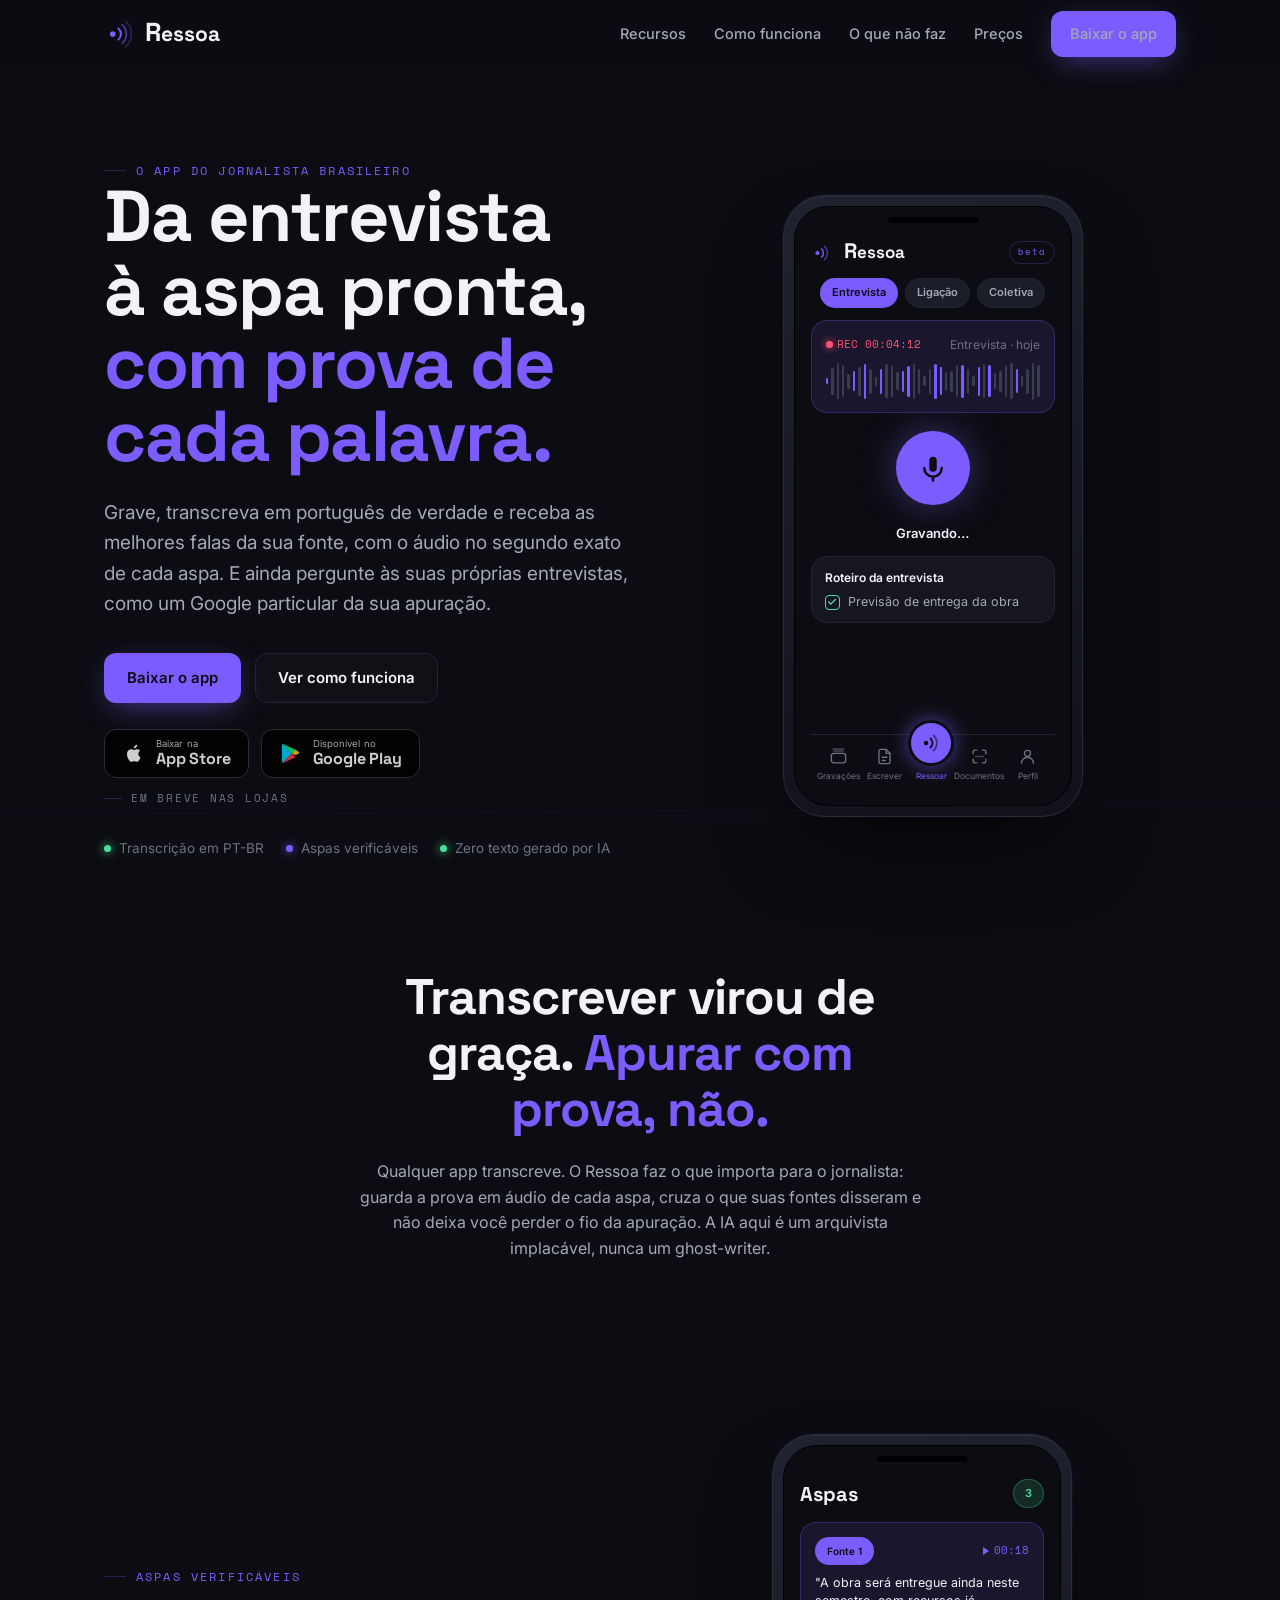
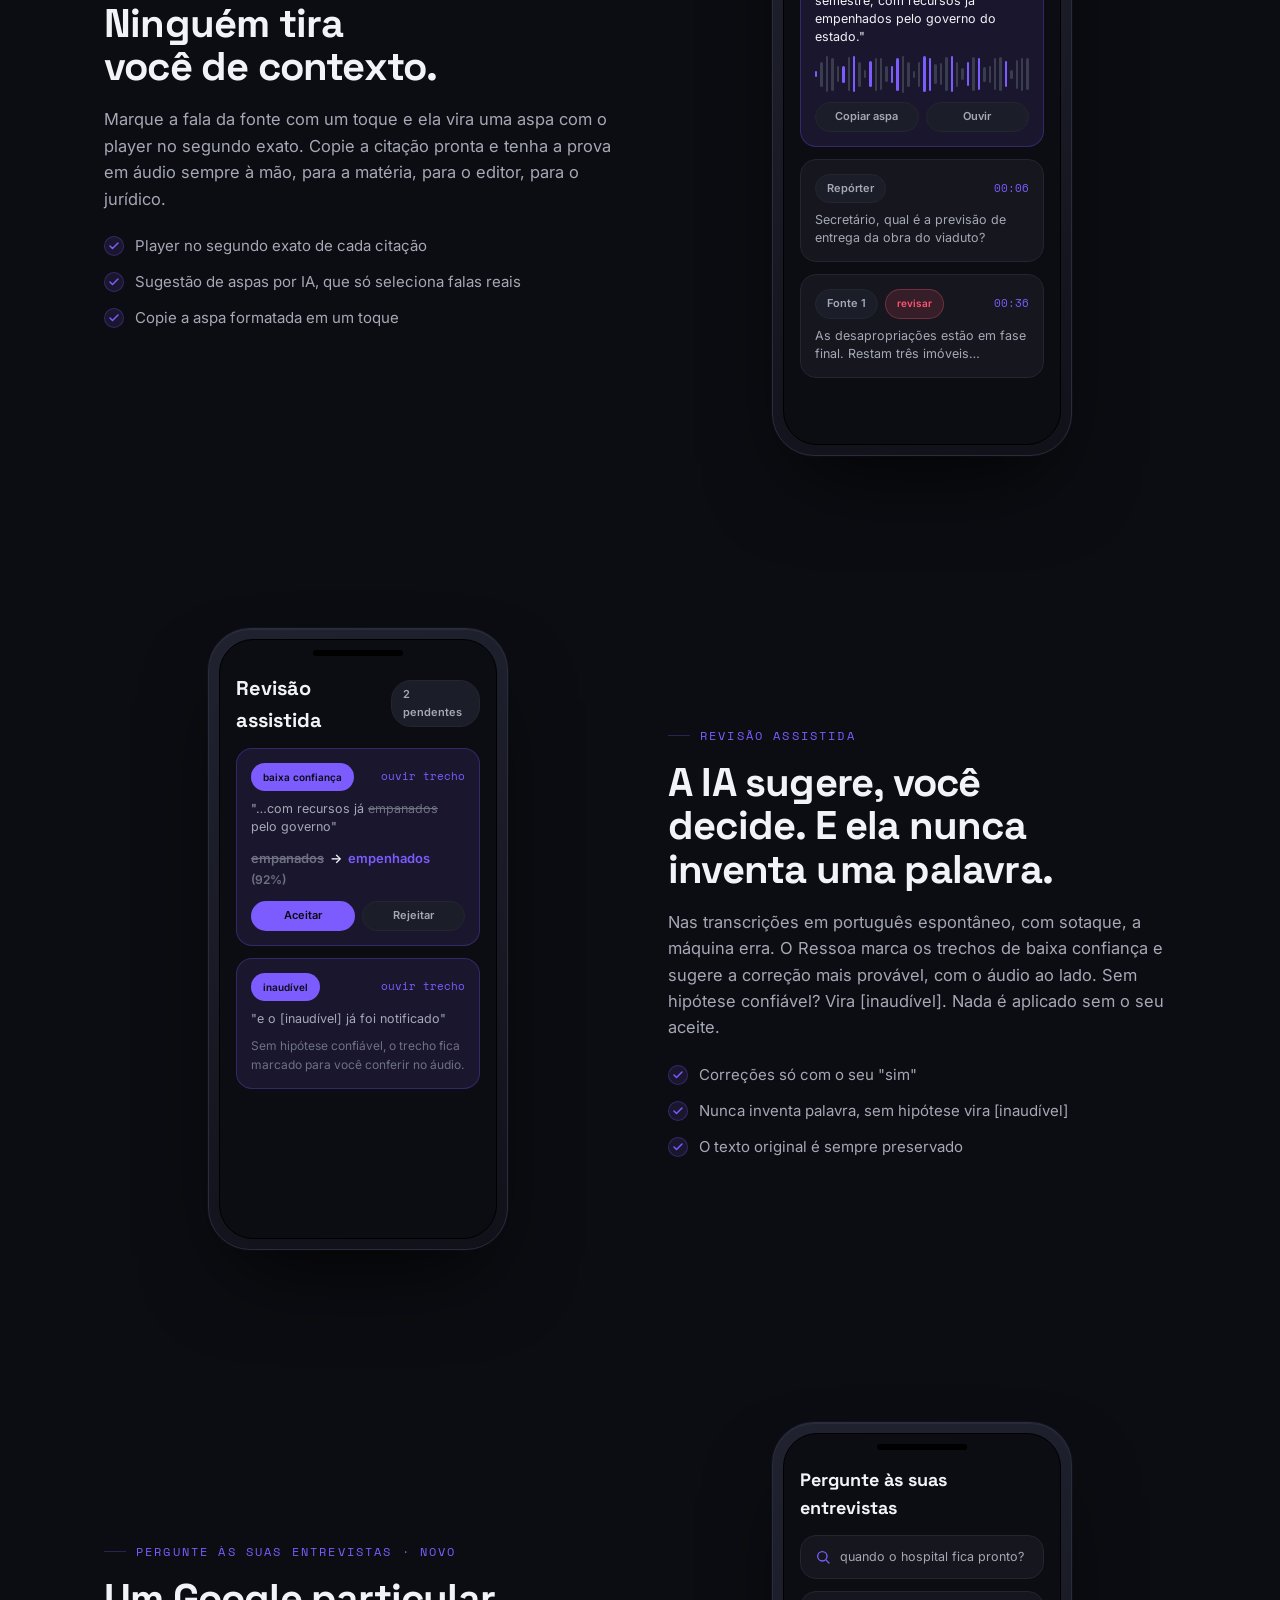
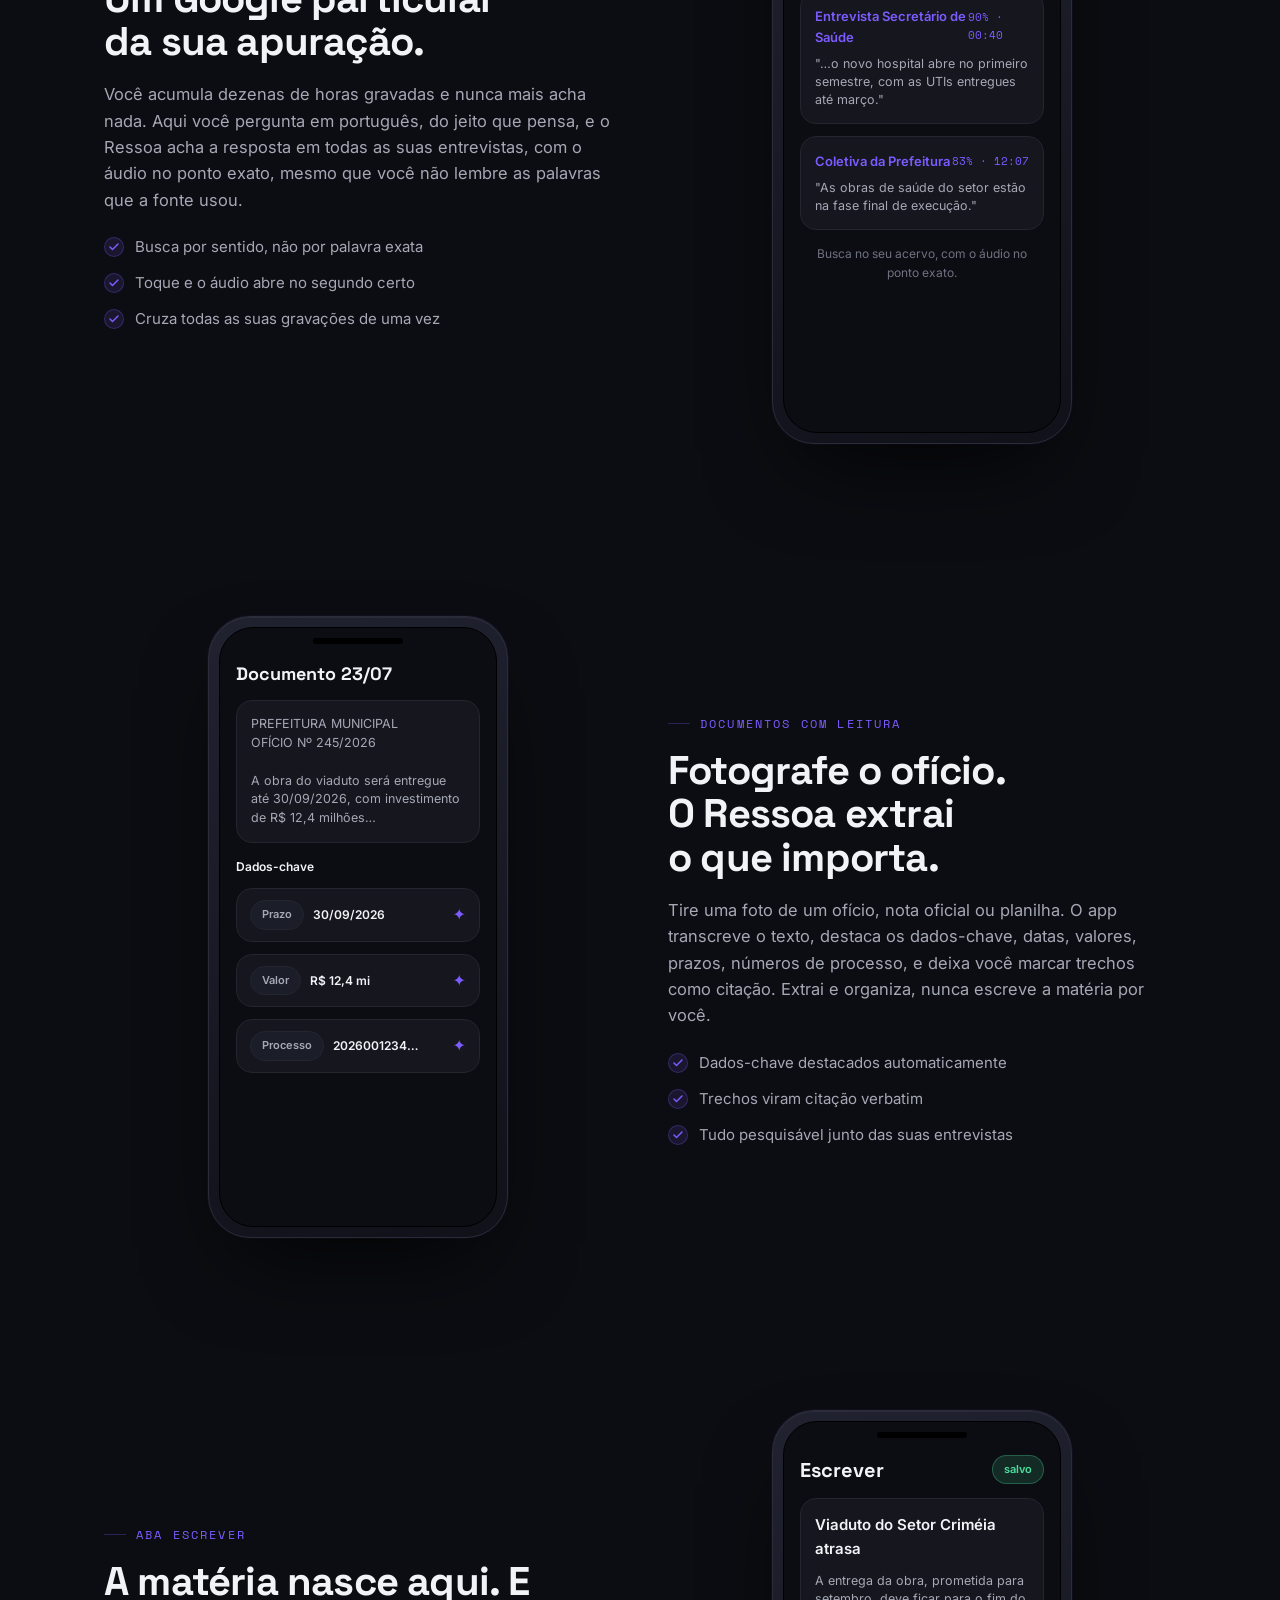
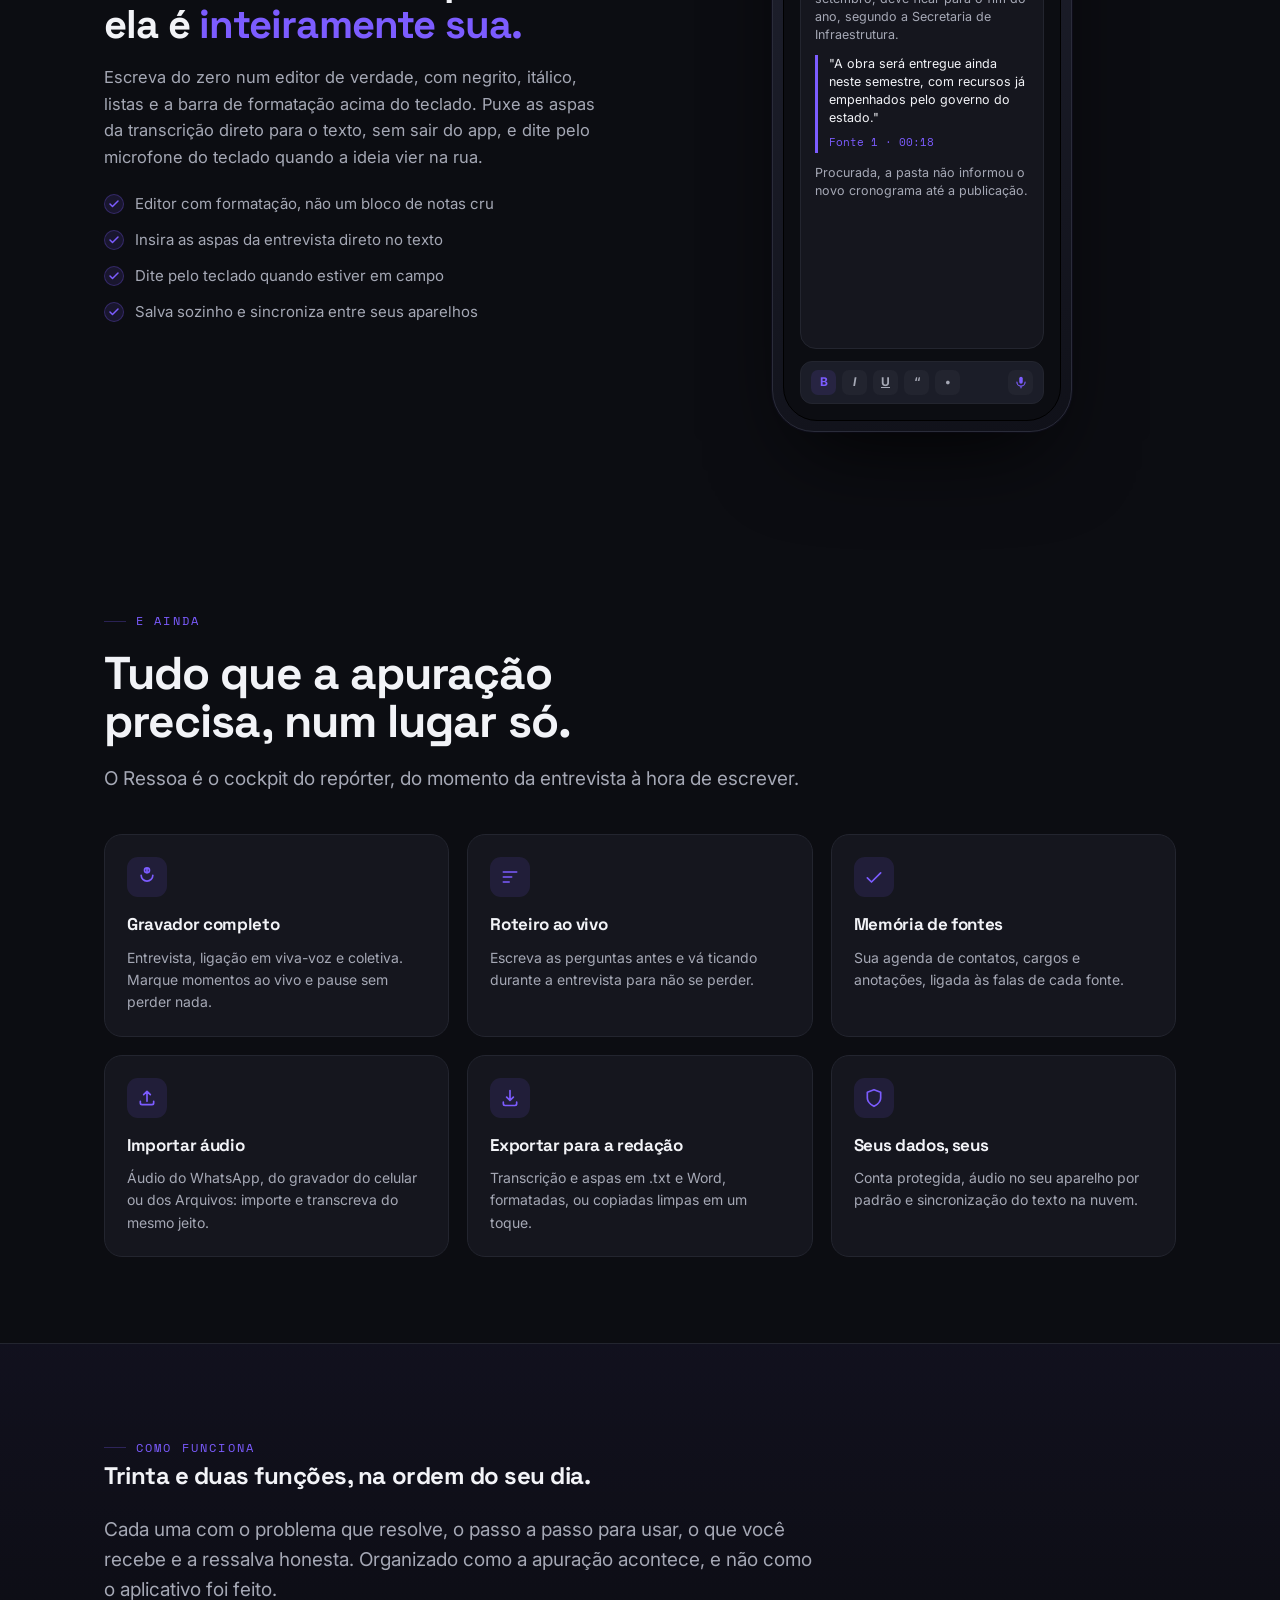
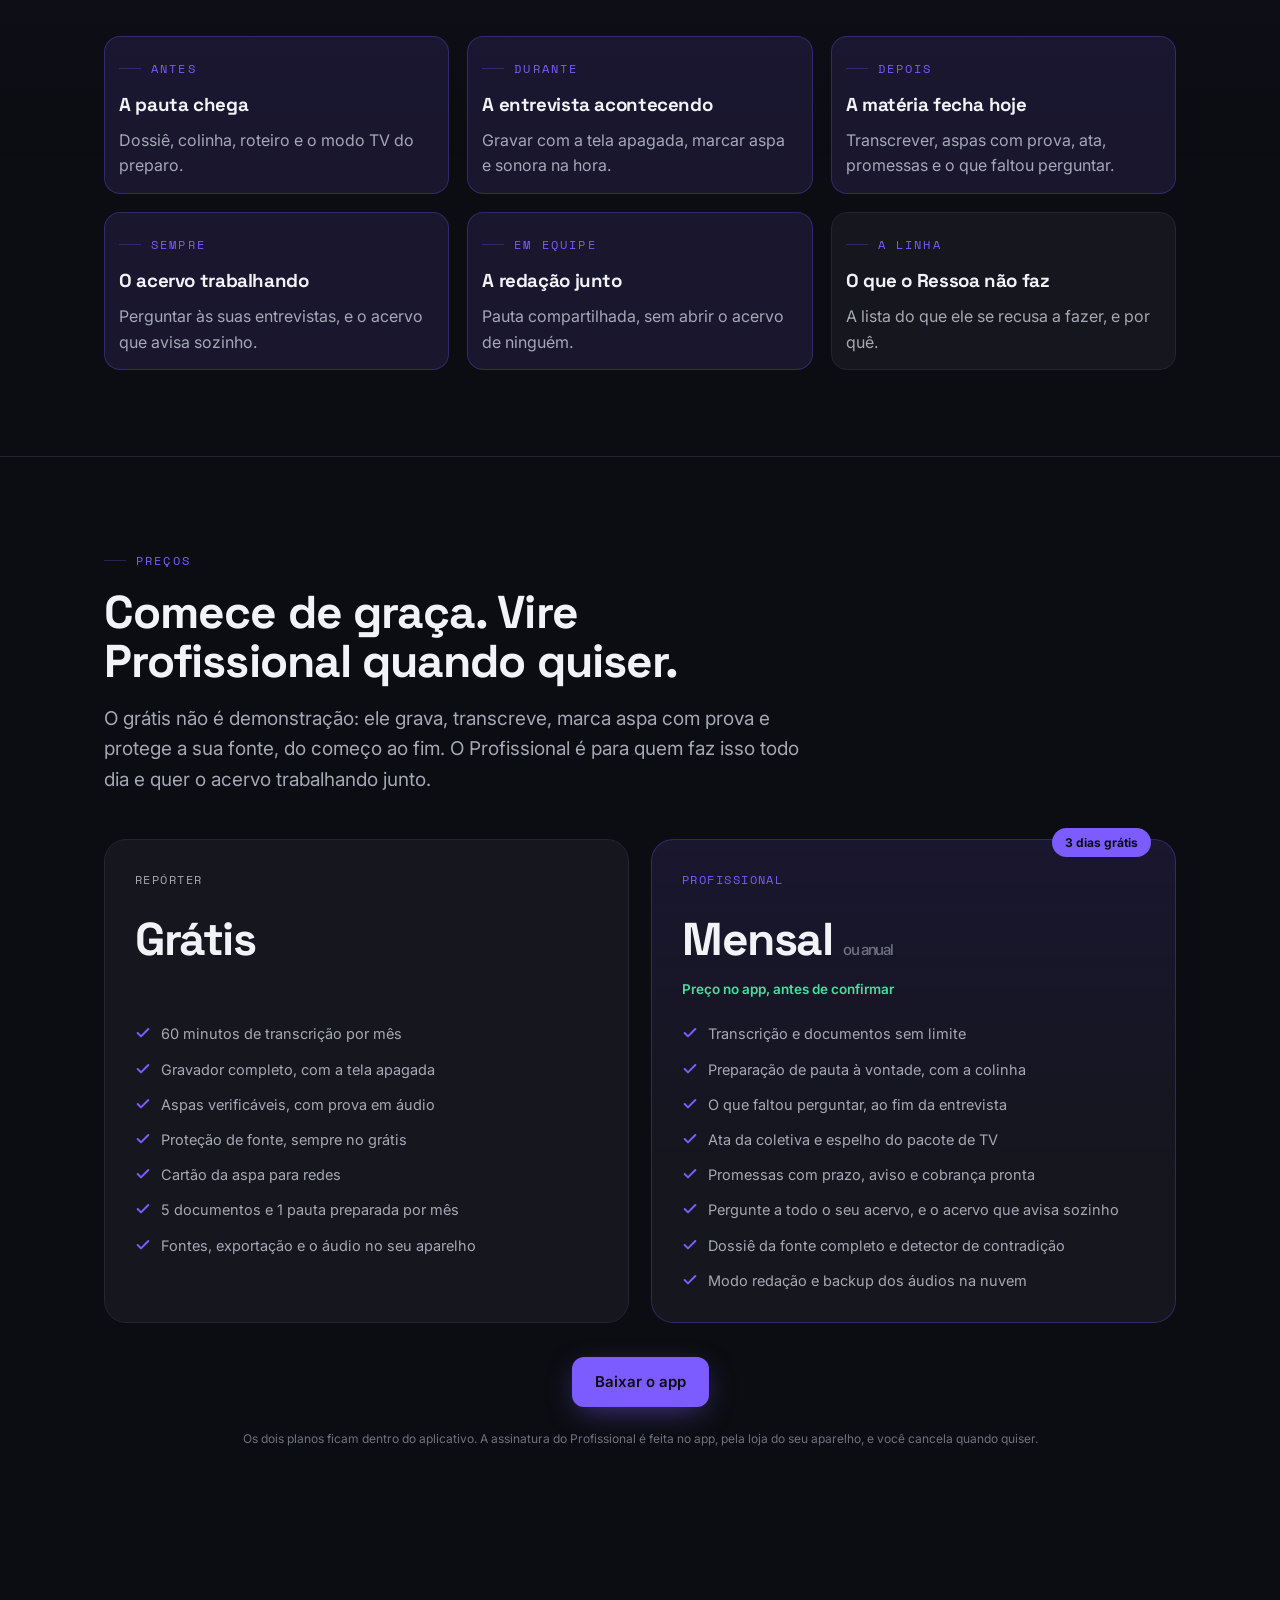
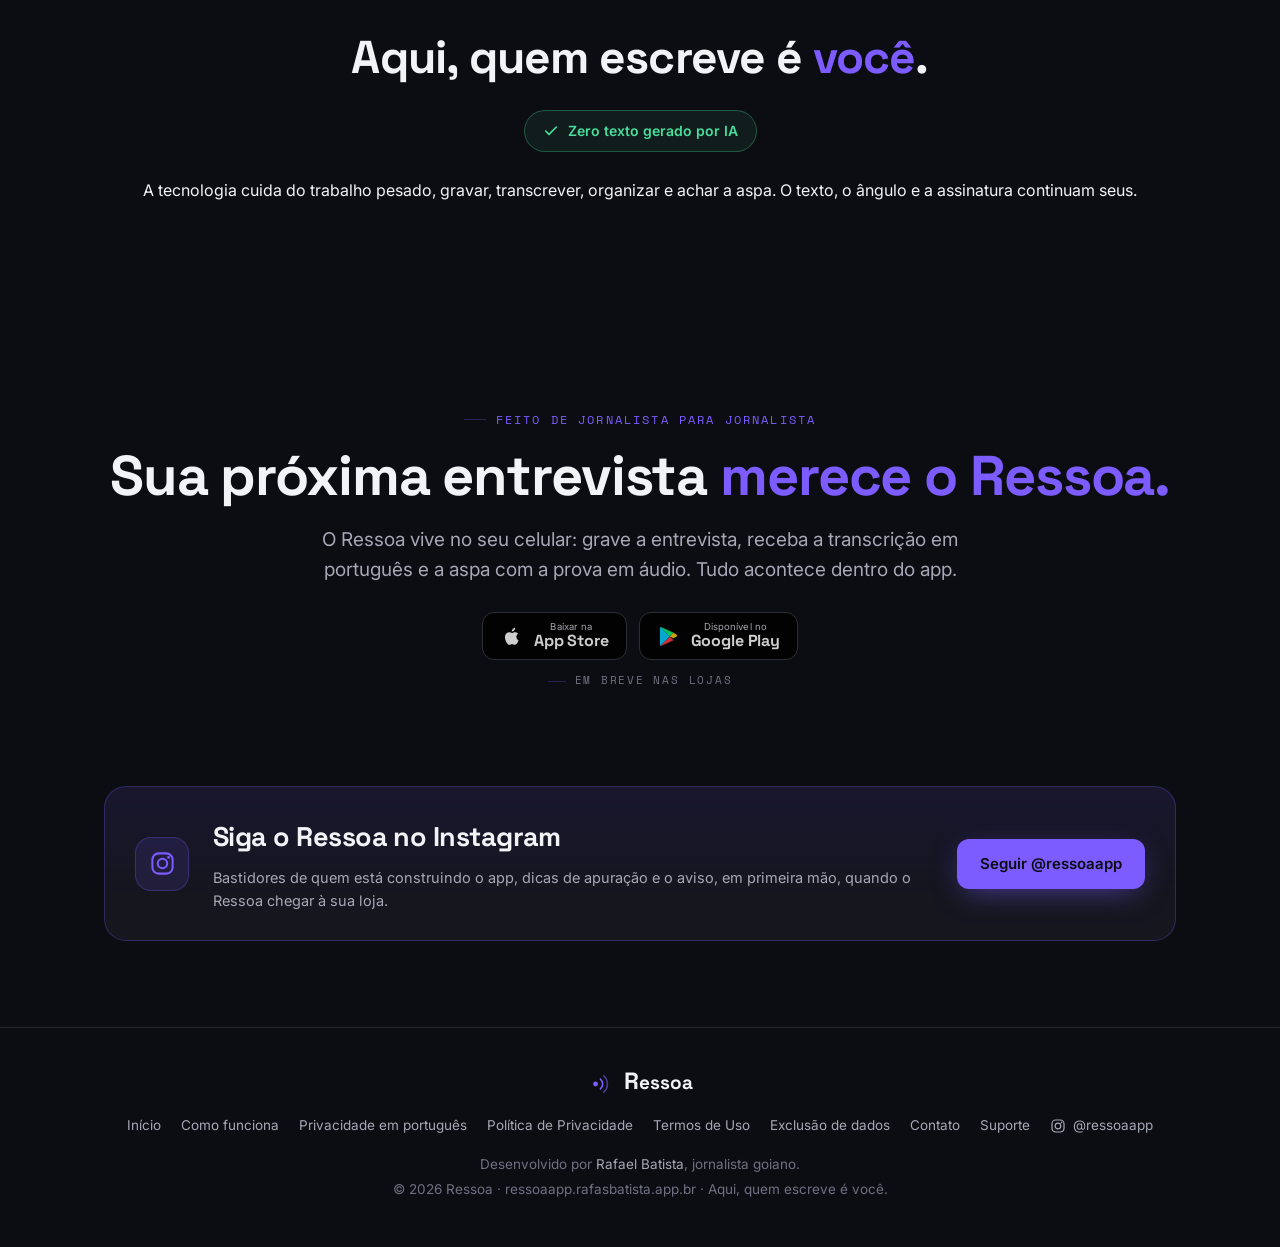
==== commit 01523afc: "Documentos legais em dia, rodape unico e a divisao dos planos AUDITORIA DOS TRES DOCUMENTOS contra o" ====
--- a/index.html
+++ b/index.html
@@ -400,7 +400,7 @@
     <div class="section-head reveal">
       <span class="eyebrow">Preços</span>
       <h2>Comece de graça. Vire Profissional quando quiser.</h2>
-      <p class="lead">Menos que um café por semana por uma ferramenta que ninguém junta em português, para jornalista.</p>
+      <p class="lead">O grátis não é demonstração: ele grava, transcreve, marca aspa com prova e protege a sua fonte, do começo ao fim. O Profissional é para quem faz isso todo dia e quer o acervo trabalhando junto.</p>
     </div>
     <div class="price-grid">
       <div class="plan reveal">
@@ -409,10 +409,12 @@
         <div class="note">&nbsp;</div>
         <ul>
           <li>60 minutos de transcrição por mês</li>
-          <li>Gravador completo e roteiro ao vivo</li>
-          <li>Aspas verificáveis e revisão assistida</li>
-          <li>Documentos, fontes e exportar</li>
-          <li>O áudio fica no seu aparelho</li>
+          <li>Gravador completo, com a tela apagada</li>
+          <li>Aspas verificáveis, com prova em áudio</li>
+          <li>Proteção de fonte, sempre no grátis</li>
+          <li>Cartão da aspa para redes</li>
+          <li>5 documentos e 1 pauta preparada por mês</li>
+          <li>Fontes, exportação e o áudio no seu aparelho</li>
         </ul>
       </div>
       <div class="plan pro reveal d1">
@@ -423,11 +425,14 @@
         <div class="price">Mensal <small>ou anual</small></div>
         <div class="note">Preço no app, antes de confirmar</div>
         <ul>
-          <li>Transcrição ilimitada</li>
-          <li>Pergunte às suas entrevistas, sem limite</li>
-          <li>Backup dos áudios na nuvem</li>
-          <li>Sugestão de aspas e revisão à vontade</li>
-          <li>Prioridade nas novidades que vêm por aí</li>
+          <li>Transcrição e documentos sem limite</li>
+          <li>Preparação de pauta à vontade, com a colinha</li>
+          <li>O que faltou perguntar, ao fim da entrevista</li>
+          <li>Ata da coletiva e espelho do pacote de TV</li>
+          <li>Promessas com prazo, aviso e cobrança pronta</li>
+          <li>Pergunte a todo o seu acervo, e o acervo que avisa sozinho</li>
+          <li>Dossiê da fonte completo e detector de contradição</li>
+          <li>Modo redação e backup dos áudios na nuvem</li>
         </ul>
       </div>
     </div>
